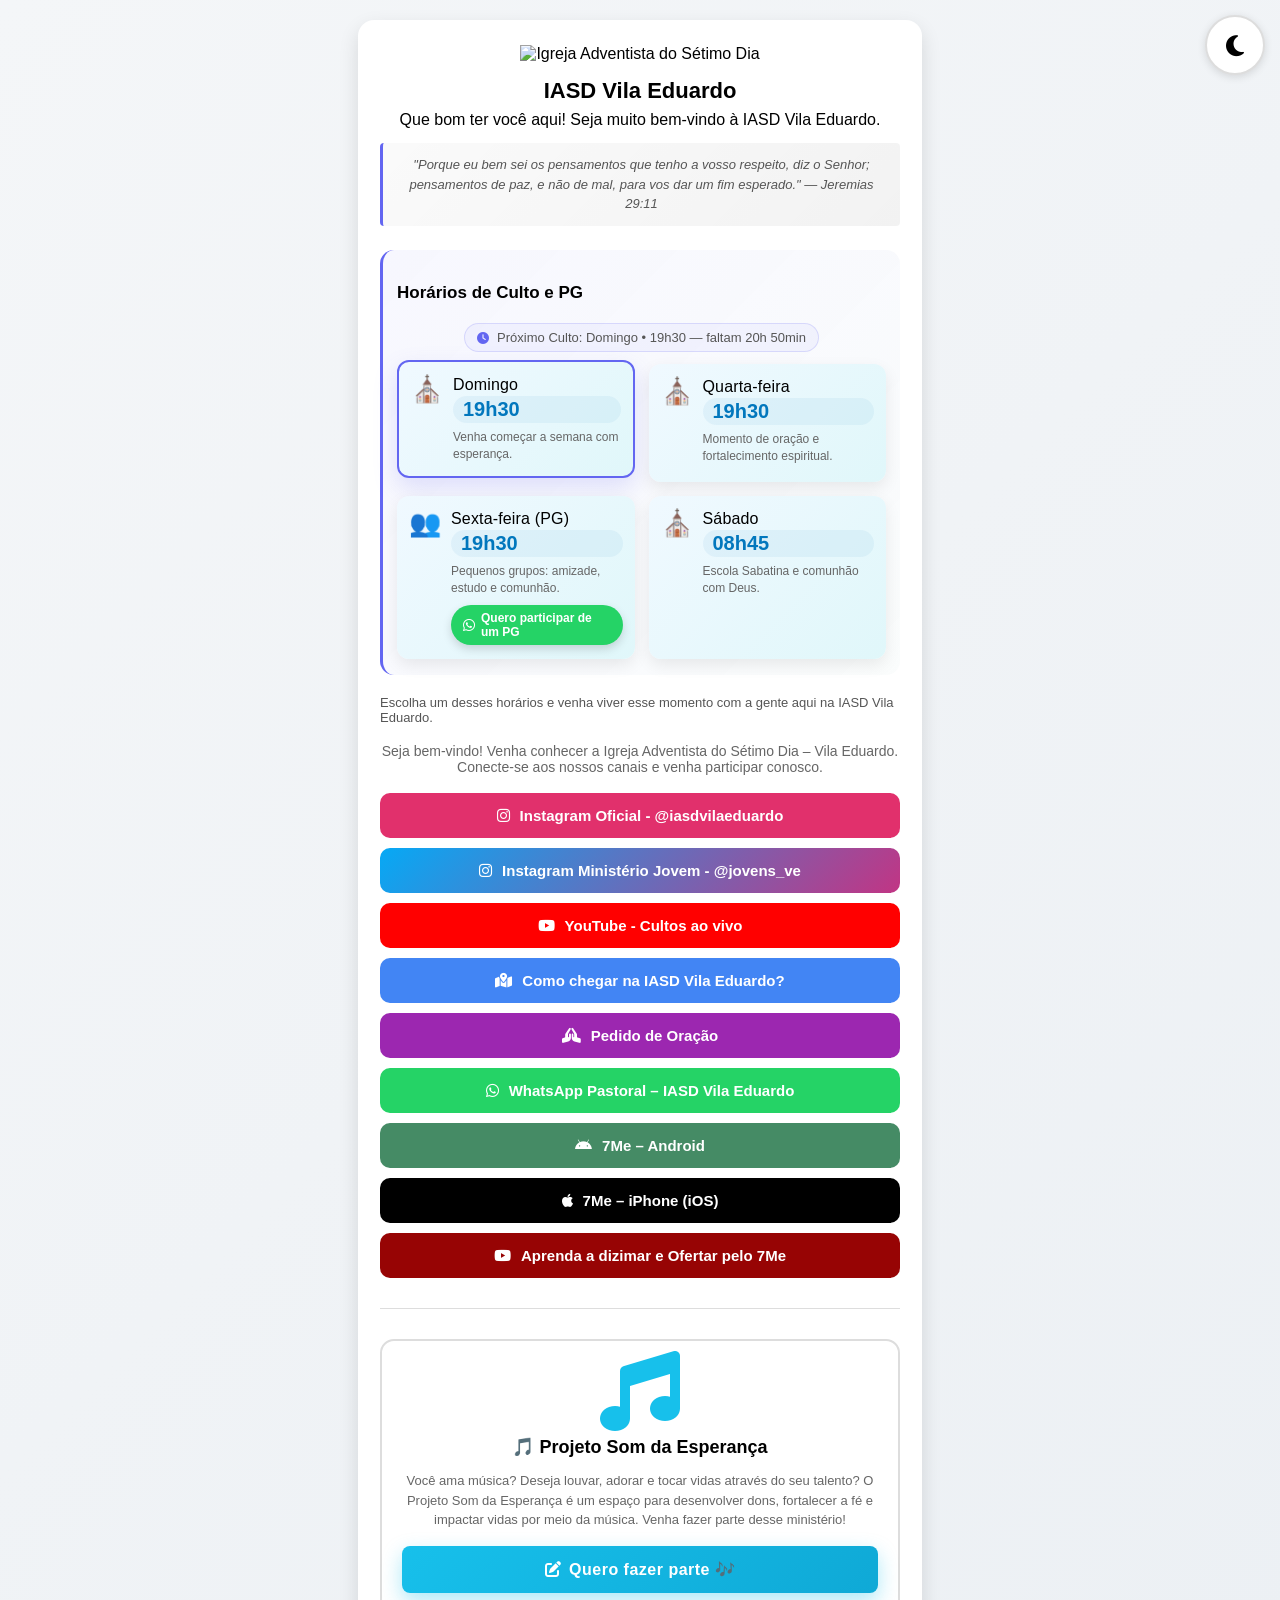
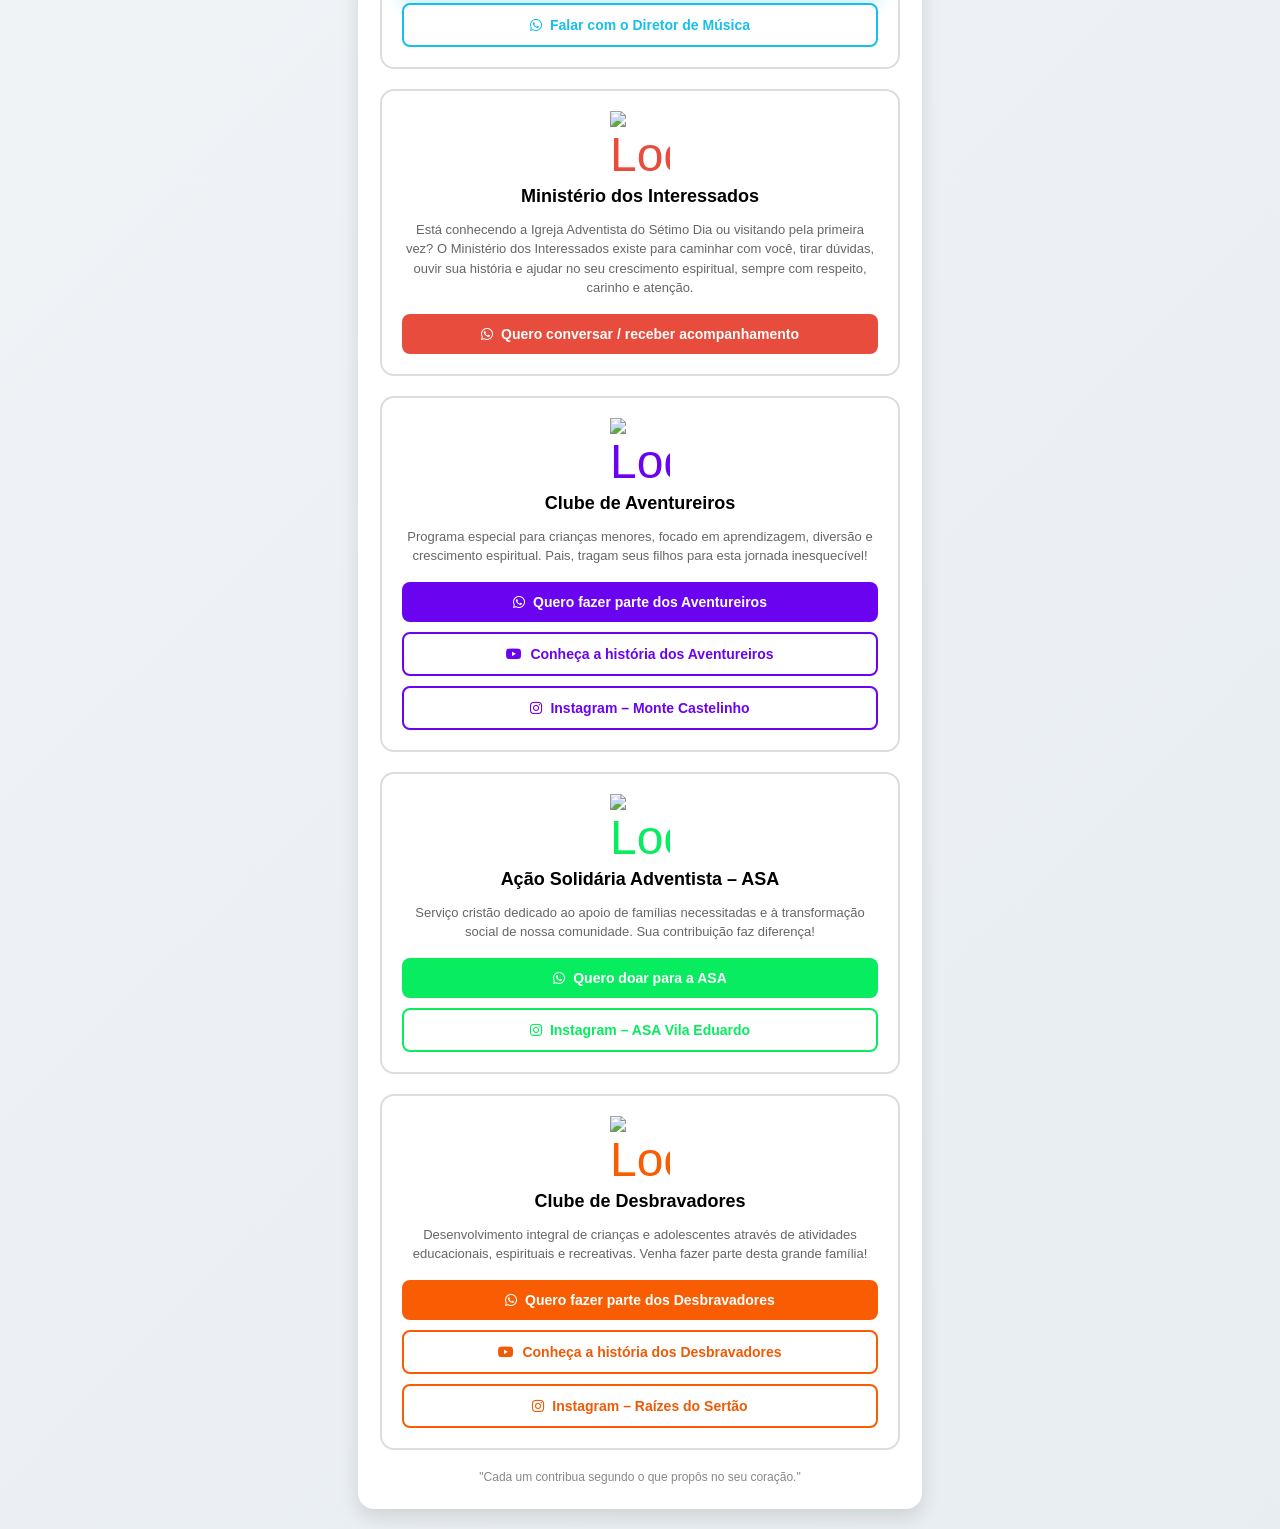
==== index.html @ 3879f623 "atualiza tudo" ====
﻿<!DOCTYPE html>
<html lang="pt-BR">
<head>
    <meta charset="UTF-8">
    <meta name="viewport" content="width=device-width, initial-scale=1.0">
    <meta name="description" content="Site oficial da Igreja Adventista do Sétimo Dia - Vila Eduardo. Conheça nossos horários de culto, Pequenos Grupos, ministérios e formas de contato.">
    <meta property="og:title" content="IASD Vila Eduardo - Igreja Adventista do Sétimo Dia">
    <meta property="og:description" content="Seja bem-vindo à IASD Vila Eduardo. Participe dos cultos, PGs e ministérios e conecte-se conosco.">
    <meta property="og:image" content="https://raw.githubusercontent.com/britogabriel12/iasd/refs/heads/main/Igreja_Adventista_Dia.svg.png">
    <meta property="og:type" content="website">
    <title>IASD Vila Eduardo</title>

    <!-- Ícones -->
    <link rel="stylesheet" href="https://cdnjs.cloudflare.com/ajax/libs/font-awesome/6.5.0/css/all.min.css">

    <style>
        :root {
            --bg-gradient-1: #f4f6f8;
            --bg-gradient-2: #e8edf2;
            --container-bg: #ffffff;
            --text-primary: #000000;
            --text-secondary: #555;
            --text-tertiary: #666;
            --text-footer: #888;
            --shadow: rgba(0, 0, 0, 0.12);
            --button-bg: #ffffff;
            --button-border: #ddd;
        }

        html.dark-theme {
            --bg-gradient-1: #0f0f0f;
            --bg-gradient-2: #1a1a1a;
            --container-bg: #1e1e1e;
            --text-primary: #ffffff;
            --text-secondary: #e0e0e0;
            --text-tertiary: #b0b0b0;
            --text-footer: #888888;
            --shadow: rgba(0, 0, 0, 0.4);
            --button-bg: #2a2a2a;
            --button-border: #444;
        }

        /* ========== MODO SÁBADO ADVENTISTA ==========*/
        html.sabbath-mode {
            --bg-gradient-1: #f5f3f0;
            --bg-gradient-2: #ede8e2;
            --container-bg: #faf8f5;
            --text-primary: #3d3d3d;
            --text-secondary: #6b6b6b;
            --text-tertiary: #7a7a7a;
            --text-footer: #999;
            --shadow: rgba(0, 0, 0, 0.08);
            --button-bg: #faf8f5;
            --button-border: #e5ddd3;
        }

        html.sabbath-mode.dark-theme {
            --bg-gradient-1: #1a1814;
            --bg-gradient-2: #221f1a;
            --container-bg: #2a2620;
            --text-primary: #e8e5e0;
            --text-secondary: #d0ccc5;
            --text-tertiary: #c0bbb3;
            --text-footer: #a0a09a;
            --shadow: rgba(0, 0, 0, 0.3);
            --button-bg: #2a2620;
            --button-border: #4a4438;
        }

        * {
            transition: background-color 0.3s ease, color 0.3s ease, border-color 0.3s ease;
        }

        body {
            font-family: 'Segoe UI', Arial, sans-serif;
            background: linear-gradient(135deg, var(--bg-gradient-1), var(--bg-gradient-2));
            margin: 0;
            padding: 20px;
            display: flex;
            justify-content: center;
            align-items: center;
            min-height: 100vh;
            color: var(--text-primary);
        }

        .theme-toggle {
            position: fixed;
            top: 15px;
            right: 15px;
            background: var(--button-bg);
            border: 2px solid var(--button-border);
            border-radius: 50%;
            width: 60px;
            height: 60px;
            cursor: pointer;
            display: flex;
            flex-direction: column;
            align-items: center;
            justify-content: center;
            font-size: 24px;
            color: var(--text-primary);
            box-shadow: 0 2px 8px var(--shadow);
            z-index: 1000;
            padding-top: 2px;
            transition: all 0.3s cubic-bezier(0.34, 1.56, 0.64, 1);
        }

        .theme-toggle:hover {
            transform: scale(1.15);
            box-shadow: 0 6px 16px rgba(99, 102, 241, 0.3);
        }

        .theme-toggle:active {
            transform: scale(0.92);
        }

        .theme-toggle:focus {
            outline: 2px solid #6366f1;
            outline-offset: 2px;
        }

        .theme-toggle-label {
            display: none;
            font-size: 10px;
            color: var(--text-primary);
            margin-top: 4px;
            font-weight: 600;
            white-space: nowrap;
            position: absolute;
            top: 82px;
            right: 0;
            background: var(--button-bg);
            padding: 4px 8px;
            border-radius: 6px;
            border: 1px solid var(--button-border);
            box-shadow: 0 2px 6px var(--shadow);
        }

        .theme-toggle:hover .theme-toggle-label {
            display: block;
        }

        .container {
            background: var(--container-bg);
            width: 92%;
            max-width: 520px;
            padding: 25px 22px;
            border-radius: 16px;
            box-shadow: 0 8px 20px var(--shadow);
            text-align: center;
            animation: slideUp 0.8s ease-out;
        }

        .logo {
            width: 290px;
            margin-bottom: 10px;
        }

        h1 {
            font-size: 22px;
            margin: 5px 0;
            color: var(--text-primary);
        }

        h2 {
            font-size: 15px;
            font-weight: normal;
            color: var(--text-secondary);
            margin-bottom: 20px;
        }

        .welcome-message {
            font-size: 16px;
            color: var(--text-primary);
            font-weight: 500;
            margin-bottom: 12px;
            line-height: 1.4;
        }

        .bible-verse {
            font-size: 13px;
            color: var(--text-secondary);
            font-style: italic;
            margin-bottom: 20px;
            padding: 12px 15px;
            background: linear-gradient(135deg, rgba(0,0,0,0.02), rgba(0,0,0,0.05));
            border-left: 3px solid #6366f1;
            border-radius: 4px;
            line-height: 1.5;
        }

        html.dark-theme .bible-verse {
            background: linear-gradient(135deg, rgba(255,255,255,0.05), rgba(255,255,255,0.08));
        }

        /* ========== ANIMAÇÕES E TRANSIÇÕES ==========*/
        /* Respeitar preferência de movimento reduzido */
        @media (prefers-reduced-motion: reduce) {
            *,
            *::before,
            *::after {
                animation-duration: 0.01ms !important;
                animation-iteration-count: 1 !important;
                transition-duration: 0.01ms !important;
            }
        }

        /* Keyframes de animações */
        @keyframes fadeIn {
            from {
                opacity: 0;
            }
            to {
                opacity: 1;
            }
        }

        @keyframes slideUp {
            from {
                opacity: 0;
                transform: translateY(30px);
            }
            to {
                opacity: 1;
                transform: translateY(0);
            }
        }

        @keyframes zoomIn {
            from {
                opacity: 0;
                transform: scale(0.95);
            }
            to {
                opacity: 1;
                transform: scale(1);
            }
        }

        @keyframes pulse {
            0%, 100% {
                box-shadow: 0 0 0 0 rgba(99, 102, 241, 0.4);
            }
            50% {
                box-shadow: 0 0 0 8px rgba(99, 102, 241, 0);
            }
        }

        @keyframes breathe {
            0%, 100% {
                opacity: 1;
            }
            50% {
                opacity: 0.8;
            }
        }

        @keyframes breatheSlow {
            0%, 100% {
                opacity: 1;
            }
            50% {
                opacity: 0.85;
            }
        }

        @keyframes spinIcon {
            from {
                transform: rotate(0deg) scale(1);
            }
            to {
                transform: rotate(360deg) scale(1);
            }
        }

        @keyframes pulseIcon {
            0%, 100% {
                transform: scale(1);
            }
            50% {
                transform: scale(1.15);
            }
        }

        @keyframes bounceIcon {
            0%, 100% {
                transform: translateY(0);
            }
            50% {
                transform: translateY(-10px);
            }
        }

        @keyframes glowIcon {
            0%, 100% {
                text-shadow: none;
            }
            50% {
                text-shadow: 0 0 15px rgba(248, 93, 4, 0.6);
            }
        }

        @keyframes glowIconPurple {
            0%, 100% {
                text-shadow: none;
            }
            50% {
                text-shadow: 0 0 15px rgba(106, 4, 240, 0.6);
            }
        }

        @keyframes glowIconGreen {
            0%, 100% {
                text-shadow: none;
            }
            50% {
                text-shadow: 0 0 15px rgba(8, 236, 95, 0.6);
            }
        }

        /* Classes de animação para elementos */
        .fade-in {
            animation: fadeIn 0.6s ease-out forwards;
        }

        .slide-up {
            animation: slideUp 0.7s ease-out forwards;
        }

        .zoom-in {
            animation: zoomIn 0.6s ease-out forwards;
        }

        /* Delay para animação em cascata */
        .delay-1 { animation-delay: 0.1s; }
        .delay-2 { animation-delay: 0.2s; }
        .delay-3 { animation-delay: 0.3s; }
        .delay-4 { animation-delay: 0.4s; }

        /* Logo com animação de entrada */
        .logo {
            animation: zoomIn 0.8s ease-out;
        }

        /* Efeito ripple para botões */
        .ripple {
            position: absolute;
            border-radius: 50%;
            background: rgba(255, 255, 255, 0.5);
            transform: scale(0);
            animation: rippleEffect 0.6s ease-out;
            pointer-events: none;
        }

        @keyframes rippleEffect {
            to {
                transform: scale(4);
                opacity: 0;
            }
        }

        /* ========== ESTILOS ESPECÍFICOS DO MODO SÁBADO ==========*/
        html.sabbath-mode .welcome-message {
            animation: fadeIn 2s ease-in-out forwards, breatheSlow 4s ease-in-out 2s infinite;
        }

        html.sabbath-mode .bible-verse {
            animation: slideUp 1.2s ease-out;
            opacity: 1 !important;
        }

        html.sabbath-mode a.link {
            transition: all 0.5s ease-in-out;
        }

        html.sabbath-mode a.link:hover {
            transform: translateY(-2px) scale(1.01);
            box-shadow: 0 4px 12px rgba(0, 0, 0, 0.12);
        }

        html.sabbath-mode a.btn-primary,
        html.sabbath-mode a.btn-secondary {
            transition: all 0.5s ease-in-out;
        }

        html.sabbath-mode a.btn-primary:hover,
        html.sabbath-mode a.btn-secondary:hover {
            transform: translateY(-1px);
            box-shadow: 0 4px 12px rgba(0, 0, 0, 0.12);
        }

        html.sabbath-mode .department-block {
            transition: all 0.6s ease-in-out;
        }

        html.sabbath-mode .department-block:hover {
            transform: translateY(-3px);
            box-shadow: 0 8px 20px rgba(0, 0, 0, 0.1);
        }

        p {
            font-size: 14px;
            color: var(--text-tertiary);
            margin-bottom: 18px;
        }

        a.link {
            display: flex;
            align-items: center;
            justify-content: center;
            gap: 10px;
            text-decoration: none;
            color: #fff;
            padding: 14px;
            margin: 10px 0;
            border-radius: 10px;
            font-size: 15px;
            font-weight: 600;
            transition: all 0.3s cubic-bezier(0.34, 1.56, 0.64, 1);
            position: relative;
            overflow: hidden;
        }

        a.link::before {
            content: '';
            position: absolute;
            top: 50%;
            left: 50%;
            width: 0;
            height: 0;
            border-radius: 50%;
            background: rgba(255, 255, 255, 0.3);
            transform: translate(-50%, -50%);
            transition: width 0.6s, height 0.6s;
        }

        a.link:hover {
            transform: translateY(-3px) scale(1.02);
            box-shadow: 0 8px 20px rgba(0, 0, 0, 0.2);
        }

        a.link:active {
            transform: translateY(-1px) scale(0.98);
        }

        a.link:focus {
            outline: 2px solid #6366f1;
            outline-offset: 2px;
        }

        a.link:active::before {
            width: 300px;
            height: 300px;
        }

        .instagram { background: #E1306C; }
        .instagram-jovens { background: linear-gradient(135deg, #06a9f5, #C13584); }
        .whatsapp  { background: #25D366; }
        .android   { background: #458b65; }
        .ios       { background: #000000; }
        .youtube   { background: #970404; }
        .youtube-official { background: #FF0000; }
        .location  { background: #4285F4; }
        .prayer    { background: #9C27B0; }

        /* Blocos de Departamentos */
        .department-block {
            background: linear-gradient(135deg, var(--button-bg), var(--container-bg));
            border: 2px solid var(--button-border);
            border-radius: 14px;
            padding: 20px;
            margin: 20px 0;
            text-align: center;
            animation: slideUp 0.7s ease-out forwards;
            opacity: 0;
            transition: all 0.3s ease;
        }

        .department-block:hover {
            transform: translateY(-5px);
            box-shadow: 0 12px 28px rgba(0, 0, 0, 0.15);
            border-color: rgba(99, 102, 241, 0.3);
        }

        .department-icon {
            font-size: 48px;
            margin-bottom: 15px;
            display: block;
            height: 60px;
            display: flex;
            align-items: center;
            justify-content: center;
            cursor: pointer;
            transition: all 0.3s ease;
        }

        .department-icon img {
            max-width: 60px;
            max-height: 60px;
            width: auto;
            height: auto;
        }

        .desbravadores-icon { 
            color: #f85d04;
        }

        .desbravadores-icon:hover {
            animation: spinIcon 0.8s ease-in-out;
            filter: brightness(1.2);
        }

        .desbravadores-icon:hover i {
            animation: glowIcon 1s ease-in-out;
        }

        .desbravadores-icon:hover img {
            animation: spinIcon 0.8s ease-in-out;
        }

        .aventureiros-icon { 
            color: #6a04f0;
        }

        .aventureiros-icon:hover {
            animation: pulseIcon 0.6s ease-in-out;
            filter: brightness(1.2);
        }

        .aventureiros-icon:hover i {
            animation: glowIconPurple 1s ease-in-out;
        }

        .asa-icon { 
            color: #08ec5f;
        }

        .asa-icon:hover {
            animation: bounceIcon 0.6s ease-in-out;
            filter: brightness(1.2);
        }

        .asa-icon:hover i {
            animation: glowIconGreen 1s ease-in-out;
        }

        .musica-icon { 
            color: #17c0eb;
            font-size: 80px !important;
        }

        .musica-icon:hover {
            animation: bounceIcon 0.6s ease-in-out;
            filter: brightness(1.2);
        }

        .musica-icon:hover i {
            animation: glowIconMusic 1s ease-in-out;
        }

        @keyframes glowIconMusic {
            0%, 100% {
                text-shadow: none;
            }
            50% {
                text-shadow: 0 0 15px rgba(23, 192, 235, 0.6);
            }
        }

        .interessados-icon {
            color: #e74c3c;
        }

        .interessados-icon:hover {
            animation: pulseIcon 0.6s ease-in-out;
            filter: brightness(1.2);
        }

        .interessados-icon:hover i {
            animation: glowIconInteressados 1s ease-in-out;
        }

        @keyframes glowIconInteressados {
            0%, 100% {
                text-shadow: none;
            }
            50% {
                text-shadow: 0 0 15px rgba(231, 76, 60, 0.6);
            }
        }

        .department-block h3 {
            font-size: 18px;
            margin: 10px 0 12px 0;
            color: var(--text-primary);
            font-weight: 600;
        }

        .department-block p {
            font-size: 13px;
            color: var(--text-tertiary);
            margin-bottom: 16px;
            line-height: 1.5;
        }

        .button-group {
            display: flex;
            flex-direction: column;
            gap: 10px;
        }

        a.btn-primary, a.btn-secondary {
            text-decoration: none;
            padding: 12px 16px;
            border-radius: 8px;
            font-size: 14px;
            font-weight: 600;
            display: flex;
            align-items: center;
            justify-content: center;
            gap: 8px;
            transition: all 0.3s cubic-bezier(0.34, 1.56, 0.64, 1);
            color: #fff;
            position: relative;
            overflow: hidden;
        }

        a.btn-primary::before, a.btn-secondary::before {
            content: '';
            position: absolute;
            top: 50%;
            left: 50%;
            width: 0;
            height: 0;
            border-radius: 50%;
            background: rgba(255, 255, 255, 0.25);
            transform: translate(-50%, -50%);
            transition: width 0.5s, height 0.5s;
        }

        a.btn-primary:hover, a.btn-secondary:hover {
            transform: translateY(-2px);
            box-shadow: 0 6px 16px rgba(0, 0, 0, 0.15);
        }

        a.btn-primary:focus, a.btn-secondary:focus {
            outline: 2px solid currentColor;
            outline-offset: 2px;
        }

        a.btn-primary:active, a.btn-secondary:active {
            transform: translateY(0);
        }

        a.btn-primary:active::before, a.btn-secondary:active::before {
            width: 250px;
            height: 250px;
        }

        a.btn-primary:hover, a.btn-secondary:hover {
            transform: scale(1.02);
            opacity: 0.95;
        }

        a.btn-primary {
            background: #f85d04;
        }

        a.btn-primary.aventureiros {
            background: #6a04f0;
        }

        a.btn-primary.asa {
            background: #08ec5f;
        }

        a.btn-primary.interessados {
            background: #e74c3c;
        }

        a.btn-secondary.interessados {
            border-color: #e74c3c;
            color: #e74c3c;
        }

        a.btn-secondary {
            background: var(--button-bg);
            border: 2px solid #f85d04;
            color: #ee5a05;
        }

        a.btn-secondary.aventureiros {
            border-color: #6a04f0;
            color: #6a04f0;
        }

        a.btn-secondary.asa {
            border-color: #08ec5f;
            color: #08ec5f;
        }

        a.btn-primary.musica {
            background: #17c0eb;
        }

        a.btn-secondary.musica {
            border-color: #17c0eb;
            color: #17c0eb;
        }

        /* Destaque especial para o botão principal do Projeto Som da Esperança */
        .music-project-cta {
            background: linear-gradient(135deg, #17c0eb, #0fa9d6) !important;
            font-size: 16px !important;
            padding: 14px 20px !important;
            font-weight: 700 !important;
            letter-spacing: 0.5px;
            box-shadow: 0 8px 20px rgba(23, 192, 235, 0.35) !important;
            position: relative;
        }

        .music-project-cta:hover {
            box-shadow: 0 12px 28px rgba(23, 192, 235, 0.5) !important;
            transform: translateY(-3px) scale(1.03) !important;
        }

        .music-project-cta::after {
            content: '';
            position: absolute;
            top: -2px;
            left: -2px;
            right: -2px;
            bottom: -2px;
            background: linear-gradient(135deg, rgba(23, 192, 235, 0.3), rgba(15, 169, 214, 0.2));
            border-radius: 8px;
            z-index: -1;
            opacity: 0;
            transition: opacity 0.3s ease;
        }

        .music-project-cta:hover::after {
            opacity: 1;
        }

        @media (max-width: 480px) {
            .department-block {
                padding: 18px;
                margin: 16px 0;
            }

            .department-icon {
                font-size: 40px;
                height: 50px;
            }

            .department-block h3 {
                font-size: 16px;
            }

            .department-block p {
                font-size: 12px;
            }
        }

        /* Seção de horários de culto e PG */
        .schedule-section {
            margin: 24px 0 20px;
            padding: 16px 14px;
            border-radius: 14px;
            border-left: 3px solid #6366f1;
            background: linear-gradient(135deg, rgba(99, 102, 241, 0.05), rgba(15, 118, 110, 0.02));
        }

        .schedule-title {
            font-size: 17px;
            font-weight: 700;
            color: var(--text-primary);
            margin-bottom: 16px;
            text-align: left;
        }

        .schedule-grid {
            display: grid;
            grid-template-columns: repeat(auto-fit, minmax(190px, 1fr));
            gap: 14px;
        }

        .schedule-countdown {
            font-size: 13px;
            color: var(--text-secondary);
            margin: 4px 0 12px;
            text-align: left;
            display: inline-flex;
            align-items: center;
            gap: 8px;
            padding: 6px 12px;
            border-radius: 999px;
            background: rgba(99, 102, 241, 0.05);
            border: 1px solid rgba(99, 102, 241, 0.18);
            cursor: pointer;
        }

        .schedule-countdown::before {
            content: '\f017';
            font-family: "Font Awesome 6 Free";
            font-weight: 900;
            font-size: 12px;
            color: #6366f1;
        }

        .schedule-countdown:hover {
            background: rgba(99, 102, 241, 0.09);
            border-color: rgba(99, 102, 241, 0.32);
            transform: translateY(-1px);
            box-shadow: 0 4px 10px rgba(0, 0, 0, 0.08);
        }

        .schedule-card {
            background: linear-gradient(135deg, #f0f9ff 0%, #e0f7fa 100%);
            border-radius: 12px;
            padding: 14px 12px;
            box-shadow: 0 6px 16px rgba(0, 0, 0, 0.08);
            display: flex;
            align-items: flex-start;
            gap: 10px;
            transition: transform 0.2s ease, box-shadow 0.2s ease;
            cursor: pointer;
            position: relative;
            overflow: hidden;
            animation: slideUp 0.7s ease-out;
        }

        .schedule-card:hover,
        .schedule-card:focus-within {
            transform: translateY(-3px);
            box-shadow: 0 10px 22px rgba(0, 0, 0, 0.12);
        }

        .schedule-card.is-next-event {
            border: 2px solid #6366f1;
            box-shadow: 0 10px 24px rgba(99, 102, 241, 0.18);
            transform: translateY(-4px);
        }

        .schedule-card:focus-visible {
            outline: 2px solid #6366f1;
            outline-offset: 3px;
        }

        /* Dica visual apenas para o PG */
        .schedule-card[data-day="Sexta-feira (PG)"]::after {
            content: 'Clique para saber mais sobre os Pequenos Grupos';
            position: absolute;
            right: 10px;
            bottom: 8px;
            font-size: 10px;
            color: var(--text-secondary);
            opacity: 0;
            transform: translateY(4px);
            transition: opacity 0.2s ease, transform 0.2s ease;
            pointer-events: none;
        }

        .schedule-card[data-day="Sexta-feira (PG)"]:hover::after,
        .schedule-card[data-day="Sexta-feira (PG)"]:focus-visible::after {
            opacity: 1;
            transform: translateY(0);
        }

        .schedule-icon span {
            font-size: 26px;
            line-height: 1;
        }

        .schedule-info {
            text-align: left;
        }

        .schedule-day {
            font-size: 16px;
            font-weight: 500;
            margin: 0 0 2px;
            color: var(--text-primary);
            letter-spacing: 0.01em;
        }

        .schedule-time {
            font-size: 20px;
            font-weight: 600;
            margin: 0 0 6px;
            color: #0277bd;
            padding: 2px 10px;
            border-radius: 999px;
            background: rgba(2, 119, 189, 0.06);
        }

        .schedule-text {
            font-size: 12px;
            margin: 0;
            color: var(--text-tertiary);
            line-height: 1.4;
        }

        .schedule-invite {
            font-size: 13px;
            color: var(--text-secondary);
            margin: 6px 0 18px;
            text-align: left;
        }

        .schedule-pg-button {
            margin-top: 8px;
            display: inline-flex;
            align-items: center;
            gap: 6px;
            font-size: 12px;
            padding: 6px 12px;
            border-radius: 999px;
            background: #25D366;
            color: #ffffff;
            text-decoration: none;
            font-weight: 600;
            box-shadow: 0 4px 10px rgba(0, 0, 0, 0.15);
            transition: all 0.25s ease;
        }

        .schedule-pg-button i {
            font-size: 14px;
        }

        .schedule-pg-button:hover {
            transform: translateY(-1px) scale(1.02);
            box-shadow: 0 6px 14px rgba(0, 0, 0, 0.2);
            text-decoration: none;
        }

        .schedule-pg-button:active {
            transform: translateY(0) scale(0.98);
            box-shadow: 0 3px 8px rgba(0, 0, 0, 0.15);
        }

        .pg-info-message {
            display: none;
            font-size: 12px;
            color: var(--text-secondary);
            margin: 6px 0 14px;
            text-align: left;
            padding: 8px 10px;
            border-radius: 8px;
            background: rgba(231, 76, 60, 0.04);
            border-left: 2px solid #e74c3c;
        }

        html.dark-theme .schedule-card {
            background: linear-gradient(135deg, #102a43 0%, #0b1924 100%);
            box-shadow: 0 6px 16px rgba(0, 0, 0, 0.35);
        }

        html.dark-theme .schedule-time {
            color: #4fc3f7;
        }

        html.sabbath-mode .schedule-card {
            background: linear-gradient(135deg, #f5ede5 0%, #faf6f0 100%);
            animation: slideUp 0.7s ease-out, breatheSlow 6s ease-in-out infinite;
        }

        html.sabbath-mode .schedule-time {
            color: #c97a52;
        }

        .map-container {
            margin: 25px 0;
            border-radius: 12px;
            overflow: hidden;
            box-shadow: 0 4px 12px var(--shadow);
            display: none;
        }

        .map-container iframe {
            width: 100%;
            height: 320px;
            border: none;
            display: none;
        }

        .map-label {
            display: none;
        }

        footer {
            margin-top: 20px;
            font-size: 12px;
            color: var(--text-footer);
        }

        @media (max-width: 480px) {
            .theme-toggle {
                width: 52px;
                height: 52px;
                font-size: 20px;
                top: 12px;
                right: 12px;
            }

            .theme-toggle-label {
                font-size: 9px;
                top: 68px;
            }

            .container {
                padding: 20px 18px;
                margin-bottom: 10px;
                max-width: 100%;
            }

            h1 {
                font-size: 20px;
            }

            h2 {
                font-size: 14px;
            }

            .welcome-message {
                font-size: 15px;
            }

            .bible-verse {
                font-size: 12px;
            }

            .department-block {
                padding: 18px;
                margin: 16px 0;
            }

            .department-icon {
                font-size: 40px;
                height: 50px;
            }

            .department-block h3 {
                font-size: 16px;
            }

            .department-block p {
                font-size: 12px;
            }
        }
    </style>
</head>
<body>
    <!-- Botão para alternar tema -->
    <button class="theme-toggle" id="themeToggle" title="Alternar tema" aria-label="Alternar tema claro/escuro">
        <i class="fas fa-moon"></i>
        <span class="theme-toggle-label" id="themeLabelToggle">Modo escuro</span>
    </button>

    <main class="container" role="main">

        <!-- LOGO IASD -->
        <img class="logo" 
             src="https://raw.githubusercontent.com/britogabriel12/iasd/refs/heads/main/Igreja_Adventista_Dia.svg.png" 
             alt="Igreja Adventista do Sétimo Dia">

        <h1>IASD Vila Eduardo</h1>
        

        <!-- MENSAGEM DINÂMICA DE BOAS-VINDAS -->
        <div class="welcome-message" id="welcomeMessage">
            Bem-vindo!
        </div>

        <!-- VERSO BÍBLICO ROTATIVO -->
        <div class="bible-verse" id="bibleVerse">
            "Porque Deus amou o mundo de tal maneira que deu o seu Filho unigênito, para que todo aquele que nele crê não pereça, mas tenha a vida eterna." — João 3:16
        </div>

        <!-- HORÁRIOS DE CULTO E PG -->
        <section class="schedule-section" aria-labelledby="scheduleTitle">
            <h3 id="scheduleTitle" class="schedule-title">Horários de Culto e PG</h3>
            <p id="nextEventCountdown" class="schedule-countdown">Carregando próximo encontro...</p>
            <div class="schedule-grid">
                <div class="schedule-card" data-day="Domingo" tabindex="0" role="button" aria-label="Horário do culto de Domingo às 19h30">
                    <div class="schedule-icon" aria-hidden="true"><span>⛪</span></div>
                    <div class="schedule-info">
                        <p class="schedule-day">Domingo</p>
                        <p class="schedule-time">19h30</p>
                        <p class="schedule-text">Venha começar a semana com esperança.</p>
                    </div>
                </div>

                <div class="schedule-card" data-day="Quarta-feira" tabindex="0" role="button" aria-label="Horário do culto de Quarta-feira às 19h30">
                    <div class="schedule-icon" aria-hidden="true"><span>⛪</span></div>
                    <div class="schedule-info">
                        <p class="schedule-day">Quarta-feira</p>
                        <p class="schedule-time">19h30</p>
                        <p class="schedule-text">Momento de oração e fortalecimento espiritual.</p>
                    </div>
                </div>

                <div class="schedule-card" data-day="Sexta-feira (PG)" tabindex="0" role="button" aria-label="Horário do Pequeno Grupo na sexta-feira às 19h30">
                    <div class="schedule-icon" aria-hidden="true"><span>👥</span></div>
                    <div class="schedule-info">
                        <p class="schedule-day">Sexta-feira (PG)</p>
                        <p class="schedule-time">19h30</p>
                        <p class="schedule-text">Pequenos grupos: amizade, estudo e comunhão.</p>
                        <a class="schedule-pg-button" href="https://wa.me/5511952940341" target="_blank" rel="noopener noreferrer" aria-label="Quero participar de um Pequeno Grupo pelo WhatsApp">
                            <i class="fab fa-whatsapp"></i>
                            Quero participar de um PG
                        </a>
                    </div>
                </div>

                <div class="schedule-card" data-day="Sábado" tabindex="0" role="button" aria-label="Horário do culto de Sábado às 08h45">
                    <div class="schedule-icon" aria-hidden="true"><span>⛪</span></div>
                    <div class="schedule-info">
                        <p class="schedule-day">Sábado</p>
                        <p class="schedule-time">08h45</p>
                        <p class="schedule-text">Escola Sabatina e comunhão com Deus.</p>
                    </div>
                </div>
            </div>
        </section>

        <p id="pgInfoMessage" class="pg-info-message" aria-live="polite"></p>

        <p class="schedule-invite">
            Escolha um desses horários e venha viver esse momento com a gente aqui na IASD Vila Eduardo.
        </p>

        <p>
             Seja bem-vindo! Venha conhecer a Igreja Adventista do Sétimo Dia – Vila Eduardo.
Conecte-se aos nossos canais e venha participar conosco.
        </p>

        <!-- INSTAGRAM INSTITUCIONAL -->
        <a class="link instagram" href="https://www.instagram.com/iasdvilaeduardo" target="_blank" rel="noopener noreferrer">
            <i class="fab fa-instagram"></i> Instagram Oficial - @iasdvilaeduardo
        </a>

        <!-- INSTAGRAM JOVENS -->
        <a class="link instagram-jovens" href="https://www.instagram.com/jovens_ve" target="_blank" rel="noopener noreferrer">
            <i class="fab fa-instagram"></i> Instagram Ministério Jovem - @jovens_ve
        </a>

        <!-- YOUTUBE -->
        <a class="link youtube-official" href="https://www.youtube.com/@iasdvilaeduardo" target="_blank" rel="noopener noreferrer">
            <i class="fab fa-youtube"></i> YouTube - Cultos ao vivo
        </a>

        <!-- LOCALIZAÇÃO - COMO CHEGAR -->
        <a class="link location" href="https://maps.app.goo.gl/DUvuHEB5QrCCy7pg6" target="_blank" rel="noopener noreferrer">
            <i class="fas fa-map-location-dot"></i> Como chegar na IASD Vila Eduardo?
        </a>

        <!-- PEDIDO DE ORAÇÃO -->
        <a class="link prayer" href="https://docs.google.com/forms/d/e/1FAIpQLSfxJ1zERYx-LDJ_Z7F_1FSOq9HuhE4L1eIFQt_JY7SWm8-zTA/viewform?usp=publish-editor" target="_blank" rel="noopener noreferrer">
            <i class="fas fa-hands-praying"></i> Pedido de Oração
        </a>

        <!-- WHATSAPP PASTORAL -->
        <a class="link whatsapp" href="https://wa.me/558197013938" target="_blank" rel="noopener noreferrer">
            <i class="fab fa-whatsapp"></i> WhatsApp Pastoral – IASD Vila Eduardo
        </a>

        <!-- 7ME ANDROID -->
        <a class="link android" href="https://play.google.com/store/apps/details?id=com.iatec.acms.me&pcampaignid=web_share" target="_blank" rel="noopener noreferrer">
            <i class="fab fa-android"></i> 7Me – Android
        </a>

        <!-- 7ME IOS -->
        <a class="link ios" href="https://apps.apple.com/br/app/7me/id1344775660" target="_blank" rel="noopener noreferrer">
            <i class="fab fa-apple"></i> 7Me – iPhone (iOS)
        </a>

        <!-- APRENDA A DIZIMAR E OFERTAR -->
        <a class="link youtube" href="https://www.youtube.com/watch?v=TAvHXXeeRrU" target="_blank" rel="noopener noreferrer">
            <i class="fab fa-youtube"></i> Aprenda a dizimar e Ofertar pelo 7Me
        </a>

        <!-- SEÇÃO DE DEPARTAMENTOS -->
        <hr style="margin: 30px 0; border: none; border-top: 1px solid var(--button-border);">

        <!-- PROJETO SOM DA ESPERANÇA - MINISTÉRIO DE MÚSICA -->
        <div class="department-block">
            <span class="department-icon musica-icon" aria-label="Ícone do ministério de música">
                <i class="fas fa-music"></i>
            </span>
            <h3>🎵 Projeto Som da Esperança</h3>
            <p>
                Você ama música? Deseja louvar, adorar e tocar vidas através do seu talento? 
                O Projeto Som da Esperança é um espaço para desenvolver dons, fortalecer a fé 
                e impactar vidas por meio da música. Venha fazer parte desse ministério!
            </p>
            <div class="button-group">
                <a class="btn-primary music-project-cta" href="https://docs.google.com/forms/d/e/1FAIpQLScjFRQxk7Um7dmExAbHUnxQKRTbGRZqGHrUypJ-QfggRBLfXg/viewform?usp=dialog" target="_blank" rel="noopener noreferrer" aria-label="Inscrever-se no Projeto Som da Esperança através do formulário">
                    <i class="fas fa-pen-to-square"></i> Quero fazer parte 🎶
                </a>
                <a class="btn-secondary musica" href="https://wa.me/5587988688678" target="_blank" rel="noopener noreferrer" aria-label="Falar com o Diretor de Música pelo WhatsApp">
                    <i class="fab fa-whatsapp"></i> Falar com o Diretor de Música
                </a>
            </div>
        </div>

        <!-- MINISTÉRIO DOS INTERESSADOS -->
        <div class="department-block">
            <span class="department-icon interessados-icon">
                <img src="https://github.com/iasdvilaeduardo/iasd/blob/main/logotipo-fiel-a-toda-prova.png?raw=true" alt="Logo Ministério dos Interessados" style="width: 60px; height: 60px; object-fit: contain;">
            </span>
            <h3>Ministério dos Interessados</h3>
            <p>
                Está conhecendo a Igreja Adventista do Sétimo Dia ou visitando pela primeira vez? 
                O Ministério dos Interessados existe para caminhar com você, tirar dúvidas, ouvir sua história 
                e ajudar no seu crescimento espiritual, sempre com respeito, carinho e atenção.
            </p>
            <div class="button-group">
                <a class="btn-primary interessados" href="https://wa.me/558791128283" target="_blank" rel="noopener noreferrer">
                    <i class="fab fa-whatsapp"></i> Quero conversar / receber acompanhamento
                </a>
            </div>
        </div>

        <!-- CLUBE DE AVENTUREIROS -->
        <div class="department-block">
            <span class="department-icon aventureiros-icon">
                <img src="https://github.com/britogabriel12/iasd/blob/main/Logo%20Aventureiros.png?raw=true" alt="Logo Aventureiros" style="width: 60px; height: 60px; object-fit: contain;">
            </span>
            <h3>Clube de Aventureiros</h3>
            <p>
                Programa especial para crianças menores, focado em aprendizagem, diversão e crescimento espiritual. 
                Pais, tragam seus filhos para esta jornada inesquecível!
            </p>
            <div class="button-group">
                <a class="btn-primary aventureiros" href="https://wa.me/5587988574513" target="_blank" rel="noopener noreferrer">
                    <i class="fab fa-whatsapp"></i> Quero fazer parte dos Aventureiros
                </a>
                <a class="btn-secondary aventureiros" href="https://www.youtube.com/watch?v=cGTOP7pCxCw&pp=ygUfY2x1YmUgZGUgYXZlbnR1cmVpcm9zIGhpc3TDs3JpYQ%3D%3D" target="_blank" rel="noopener noreferrer">
                    <i class="fab fa-youtube"></i> Conheça a história dos Aventureiros
                </a>
                <a class="btn-secondary aventureiros" href="https://www.instagram.com/clubemontecastelinho" target="_blank" rel="noopener noreferrer">
                    <i class="fab fa-instagram"></i> Instagram – Monte Castelinho
                </a>
            </div>
        </div>

        <!-- AÇÃO SOLIDÁRIA ADVENTISTA -->
        <div class="department-block">
            <span class="department-icon asa-icon">
                <img src="https://github.com/britogabriel12/iasd/blob/main/ADRA%20Horizontal%20Logo.png?raw=true" alt="Logo ADRA" style="width: 60px; height: 60px; object-fit: contain;">
            </span>
            <h3>Ação Solidária Adventista – ASA</h3>
            <p>
                Serviço cristão dedicado ao apoio de famílias necessitadas e à transformação social de nossa comunidade. 
                Sua contribuição faz diferença!
            </p>
            <div class="button-group">
                <a class="btn-primary asa" href="https://wa.me/5587988173638" target="_blank" rel="noopener noreferrer">
                    <i class="fab fa-whatsapp"></i> Quero doar para a ASA
                </a>
                <a class="btn-secondary asa" href="https://www.instagram.com/acaosolidaria.ve" target="_blank" rel="noopener noreferrer">
                    <i class="fab fa-instagram"></i> Instagram – ASA Vila Eduardo
                </a>
            </div>
        </div>

        <!-- CLUBE DE DESBRAVADORES -->
        <div class="department-block">
            <span class="department-icon desbravadores-icon">
                <img src="https://github.com/britogabriel12/iasd/blob/main/Logo%20Desbravadores.png?raw=true" alt="Logo Desbravadores" style="width: 60px; height: 60px; object-fit: contain;">
            </span>
            <h3>Clube de Desbravadores</h3>
            <p>
                Desenvolvimento integral de crianças e adolescentes através de atividades educacionais, 
                espirituais e recreativas. Venha fazer parte desta grande família!
            </p>
            <div class="button-group">
                <a class="btn-primary" href="https://wa.me/5587988779496" target="_blank" rel="noopener noreferrer">
                    <i class="fab fa-whatsapp"></i> Quero fazer parte dos Desbravadores
                </a>
                <a class="btn-secondary" href="https://www.youtube.com/watch?v=BMSVGjp_8Zs&pp=ygUbaGlzdMOzcmlhIGRvcyBkZXNicmF2YWRvcmVz" target="_blank" rel="noopener noreferrer">
                    <i class="fab fa-youtube"></i> Conheça a história dos Desbravadores
                </a>
                <a class="btn-secondary" href="https://www.instagram.com/cluberaizesdosertao" target="_blank" rel="noopener noreferrer">
                    <i class="fab fa-instagram"></i> Instagram – Raízes do Sertão
                </a>
            </div>
        </div>

        <footer>
            "Cada um contribua segundo o que propôs no seu coração."
        </footer>

    </main>

    <script>
        // Inicializar tema ao carregar a página
        function initTheme() {
            const savedTheme = localStorage.getItem('theme');
            const prefersDark = window.matchMedia('(prefers-color-scheme: dark)').matches;
            
            if (savedTheme === 'dark' || (!savedTheme && prefersDark)) {
                document.documentElement.classList.add('dark-theme');
            }
            
            updateThemeIcon();
        }

        // Atualizar ícone do tema
        function updateThemeIcon() {
            const icon = document.getElementById('themeToggle').querySelector('i');
            const label = document.getElementById('themeLabelToggle');
            const isDark = document.documentElement.classList.contains('dark-theme');
            
            if (isDark) {
                icon.classList.remove('fa-moon');
                icon.classList.add('fa-sun');
                label.textContent = 'Modo claro';
            } else {
                icon.classList.remove('fa-sun');
                icon.classList.add('fa-moon');
                label.textContent = 'Modo escuro';
            }
        }

        // Event listener para o botão
        document.getElementById('themeToggle').addEventListener('click', function() {
            const html = document.documentElement;
            const isDark = html.classList.toggle('dark-theme');
            localStorage.setItem('theme', isDark ? 'dark' : 'light');
            updateThemeIcon();
        });

        // Inicializar tema ao carregar
        initTheme();

        // ========== DETECÇÃO DO SÁBADO ADVENTISTA ==========
        function detectSabbath() {
            const now = new Date();
            const day = now.getDay(); // 0 = domingo, 5 = sexta, 6 = sábado
            const hour = now.getHours();
            
            // Sábado adventista: sexta-feira após 18h até sábado às 18h
            const isSabbath = (day === 5 && hour >= 18) || (day === 6 && hour < 18);
            
            return isSabbath;
        }

        // Aplicar modo sábado se necessário
        if (detectSabbath()) {
            document.documentElement.classList.add('sabbath-mode');
        }

        // ========== MENSAGEM DE BOAS-VINDAS ==========
        function updateWelcomeMessage() {
            const message = 'Que bom ter você aqui! Seja muito bem-vindo à IASD Vila Eduardo.';
            document.getElementById('welcomeMessage').textContent = message;
        }

        // ========== VERSO BÍBLICO ROTATIVO ==========
        function getRandomBibleVerse() {
            const sabbathVerses = [
                '"Lembra-te do dia de sábado, para o santificar." — Êxodo 20:8',
                '"Porque em seis dias fez o Senhor os céus e a terra, o mar e tudo o que neles há, e ao sétimo dia descansou." — Êxodo 20:11',
                '"Cheguemos, pois, com confiança ao trono da graça, para que possamos alcançar misericórdia." — Hebreus 4:16',
                '"Vinde a mim, todos os que estais cansados e oprimidos, e eu vos aliviarei." — Mateus 11:28',
                '"Se desviares o teu pé do sábado, de fazer a tua vontade no meu santo dia... então te deleitarás no Senhor." — Isaías 58:13-14'
            ];

            const regularVerses = [
                '"Porque Deus amou o mundo de tal maneira que deu o seu Filho unigênito, para que todo aquele que nele crê não pereça, mas tenha a vida eterna." — João 3:16',
                '"Vinde a mim, todos os que estais cansados e oprimidos, e eu vos aliviarei." — Mateus 11:28',
                '"Porque, na verdade, vos digo que, se tiverdes fé como um grão de mostarda, direis a este monte: Passa daqui para acolá, e há de passar; e nada vos será impossível." — Mateus 17:20',
                '"O Senhor é a minha luz e a minha salvação; a quem terei medo?" — Salmo 27:1',
                '"Confiai no Senhor de todo o vosso coração, e não vos apoieis na vossa inteligência." — Provérbios 3:5',
                '"Porque eu bem sei os pensamentos que tenho a vosso respeito, diz o Senhor; pensamentos de paz, e não de mal, para vos dar um fim esperado." — Jeremias 29:11',
                '"Lançai toda a vossa ansiedade sobre ele, porque ele tem cuidado de vós." — 1 Pedro 5:7',
                '"A lei do Senhor é perfeita e restaura a alma; o testemunho do Senhor é fiel e dá sabedoria aos simples." — Salmo 19:7',
                '"Bendize, ó minha alma, ao Senhor, e não te esqueças de nenhum de seus benefícios." — Salmo 103:2',
                '"Tudo posso fazer em Cristo, que me fortalece." — Filipenses 4:13',
                '"Mas aos que receberam, deu-lhes o poder de serem feitos filhos de Deus." — João 1:12',
                '"Se confessarmos os nossos pecados, ele é fiel e justo para nos perdoar os pecados e nos purificar de toda a injustiça." — 1 João 1:9'
            ];

            const pool = detectSabbath() ? sabbathVerses : regularVerses;
            return pool[Math.floor(Math.random() * pool.length)];
        }

        // ========== PRÓXIMO EVENTO (CONTAGEM REGRESSIVA) ==========
        const churchEvents = [
            { day: 0, hour: 19, minute: 30, labelDay: 'Domingo', labelTime: '19h30', type: 'culto' },
            { day: 3, hour: 19, minute: 30, labelDay: 'Quarta-feira', labelTime: '19h30', type: 'culto' },
            { day: 5, hour: 19, minute: 30, labelDay: 'Sexta-feira (PG)', labelTime: '19h30', type: 'PG' },
            { day: 6, hour: 8, minute: 45, labelDay: 'Sábado', labelTime: '08h45', type: 'culto' }
        ];

        function getNextEventInfo() {
            const now = new Date();
            let nextEvent = null;

            churchEvents.forEach(event => {
                const candidate = new Date(now);
                const diffToEventDay = (event.day - candidate.getDay() + 7) % 7;
                candidate.setDate(candidate.getDate() + diffToEventDay);
                candidate.setHours(event.hour, event.minute, 0, 0);

                if (candidate <= now) {
                    candidate.setDate(candidate.getDate() + 7);
                }

                if (!nextEvent || candidate < nextEvent.date) {
                    nextEvent = { ...event, date: candidate };
                }
            });

            return nextEvent;
        }

        function formatTimeDiff(ms) {
            if (ms <= 0) {
                return 'é agora!';
            }

            const totalSeconds = Math.floor(ms / 1000);
            const days = Math.floor(totalSeconds / 86400);
            const hours = Math.floor((totalSeconds % 86400) / 3600);
            const minutes = Math.floor((totalSeconds % 3600) / 60);
            const seconds = totalSeconds % 60;

            const parts = [];
            if (days > 0) parts.push(days + ' dia' + (days > 1 ? 's' : ''));
            if (hours > 0) parts.push(hours + 'h');
            if (minutes > 0 && days === 0) parts.push(minutes + 'min');
            if (days === 0 && hours === 0) parts.push(seconds + 's');

            return parts.join(' ');
        }

        function updateNextEventCountdown() {
            const el = document.getElementById('nextEventCountdown');
            if (!el) return;

            const next = getNextEventInfo();
            if (!next) {
                el.textContent = '';
                return;
            }

            const now = new Date();
            const diff = next.date - now;
            const diffText = formatTimeDiff(diff);

            const typeLabel = next.type === 'PG' ? 'Próximo PG' : 'Próximo Culto';
            el.textContent = `${typeLabel}: ${next.labelDay} • ${next.labelTime} — faltam ${diffText}`;

            // Destacar o cartão correspondente ao próximo evento
            document.querySelectorAll('.schedule-card').forEach(card => {
                card.classList.remove('is-next-event');
            });

            const nextCard = document.querySelector(`.schedule-card[data-day="${next.labelDay}"]`);
            if (nextCard) {
                nextCard.classList.add('is-next-event');
            }
        }

        function initNextEventCountdown() {
            updateNextEventCountdown();
            setInterval(updateNextEventCountdown, 1000);
        }

        // Chamar funções de conteúdo dinâmico
        updateWelcomeMessage();
        document.getElementById('bibleVerse').textContent = getRandomBibleVerse();
        initNextEventCountdown();

        // Deixar a contagem interativa: ao clicar, focar o próximo evento
        const countdownEl = document.getElementById('nextEventCountdown');
        if (countdownEl) {
            countdownEl.addEventListener('click', () => {
                const next = getNextEventInfo();
                if (!next) return;

                const nextCard = document.querySelector(`.schedule-card[data-day="${next.labelDay}"]`);
                if (nextCard) {
                    nextCard.scrollIntoView({ behavior: 'smooth', block: 'center' });
                    nextCard.focus({ preventScroll: true });
                }
            });
        }

        // Mensagem específica ao clicar no PG
        const pgCard = document.querySelector('.schedule-card[data-day="Sexta-feira (PG)"]');
        const pgInfoEl = document.getElementById('pgInfoMessage');
        if (pgCard && pgInfoEl) {
            const pgMessage = 'Se ainda não existe um PG perto de você, entre em contato conosco pelo WhatsApp do Ministério dos Interessados logo abaixo.';

            const showPgMessage = () => {
                pgInfoEl.textContent = pgMessage;
                pgInfoEl.style.display = 'block';
            };

            pgCard.addEventListener('click', showPgMessage);
            pgCard.addEventListener('keydown', (event) => {
                if (event.key === 'Enter' || event.key === ' ') {
                    event.preventDefault();
                    showPgMessage();
                }
            });
        }

        // ========== ANIMAÇÕES DE SCROLL ==========
        // Observador de intersecção para ativar animações ao scroll
        const observerOptions = {
            threshold: 0.1,
            rootMargin: '0px 0px -50px 0px'
        };

        const observer = new IntersectionObserver((entries) => {
            entries.forEach((entry, index) => {
                if (entry.isIntersecting) {
                    // Adicionar classe de animação com delay
                    entry.target.classList.add('slide-up');
                    
                    // Adicionar delay para efeito em cascata
                    if (entry.target.classList.contains('department-block')) {
                        const delayClass = `delay-${(index % 4) + 1}`;
                        entry.target.classList.add(delayClass);
                    }
                    
                    // Remover do observador para não animar novamente
                    observer.unobserve(entry.target);
                }
            });
        }, observerOptions);

        // Observar todos os blocos de departamento e links
        document.querySelectorAll('.department-block').forEach((block, index) => {
            block.style.opacity = '0';
            observer.observe(block);
        });

        // ========== ANIMAÇÃO FADE-IN PARA LINKS ==========
        const links = document.querySelectorAll('a.link');
        links.forEach((link, index) => {
            link.classList.add('fade-in');
            link.style.animationDelay = `${0.05 + (index * 0.05)}s`;
        });

        // ========== INTERATIVIDADE MELHORADA ==========
        // Adicionar feedback visual ao clicar em botões
        document.querySelectorAll('a.link, a.btn-primary, a.btn-secondary').forEach(button => {
            button.addEventListener('mousedown', function(e) {
                const ripple = document.createElement('span');
                const rect = this.getBoundingClientRect();
                const size = Math.max(rect.width, rect.height);
                const x = e.clientX - rect.left - size / 2;
                const y = e.clientY - rect.top - size / 2;
                
                ripple.style.width = ripple.style.height = size + 'px';
                ripple.style.left = x + 'px';
                ripple.style.top = y + 'px';
                ripple.classList.add('ripple');
                
                this.appendChild(ripple);
                
                setTimeout(() => ripple.remove(), 600);
            });
        });
    </script>
</body>
</html>
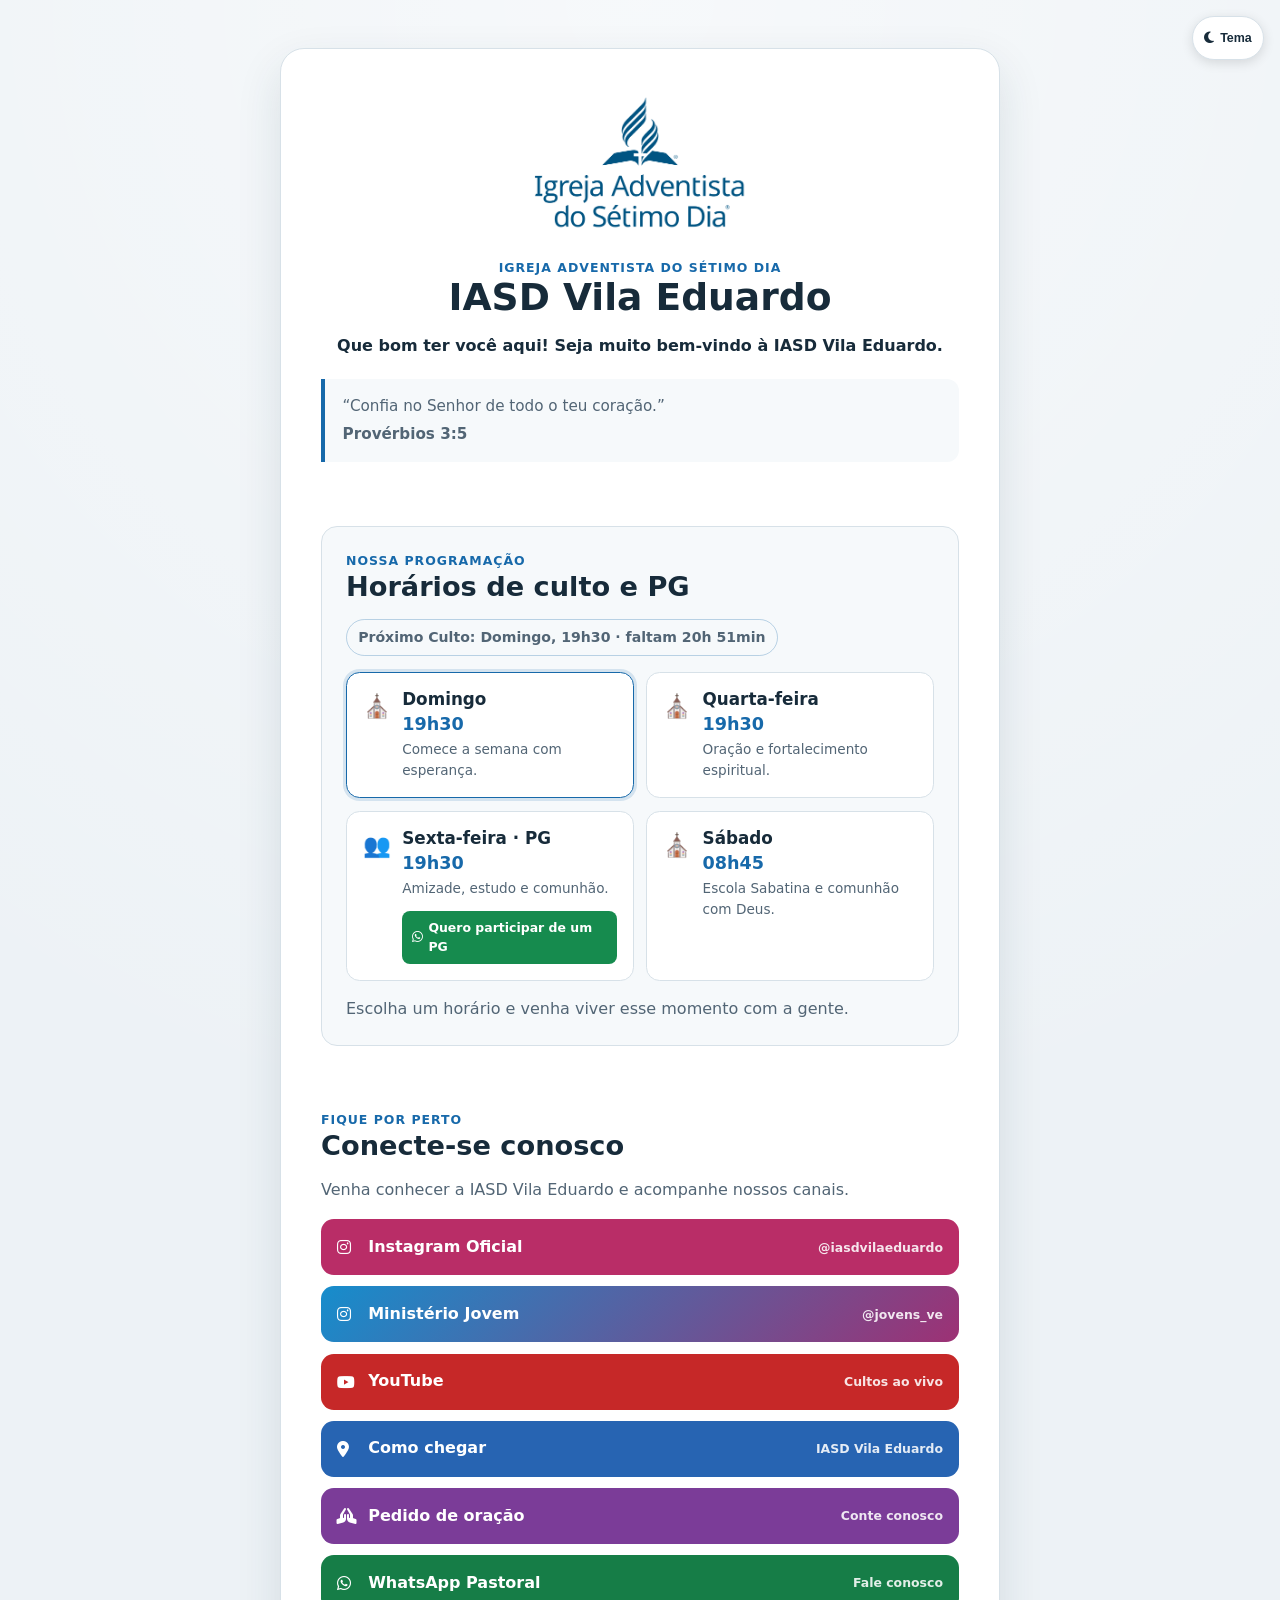
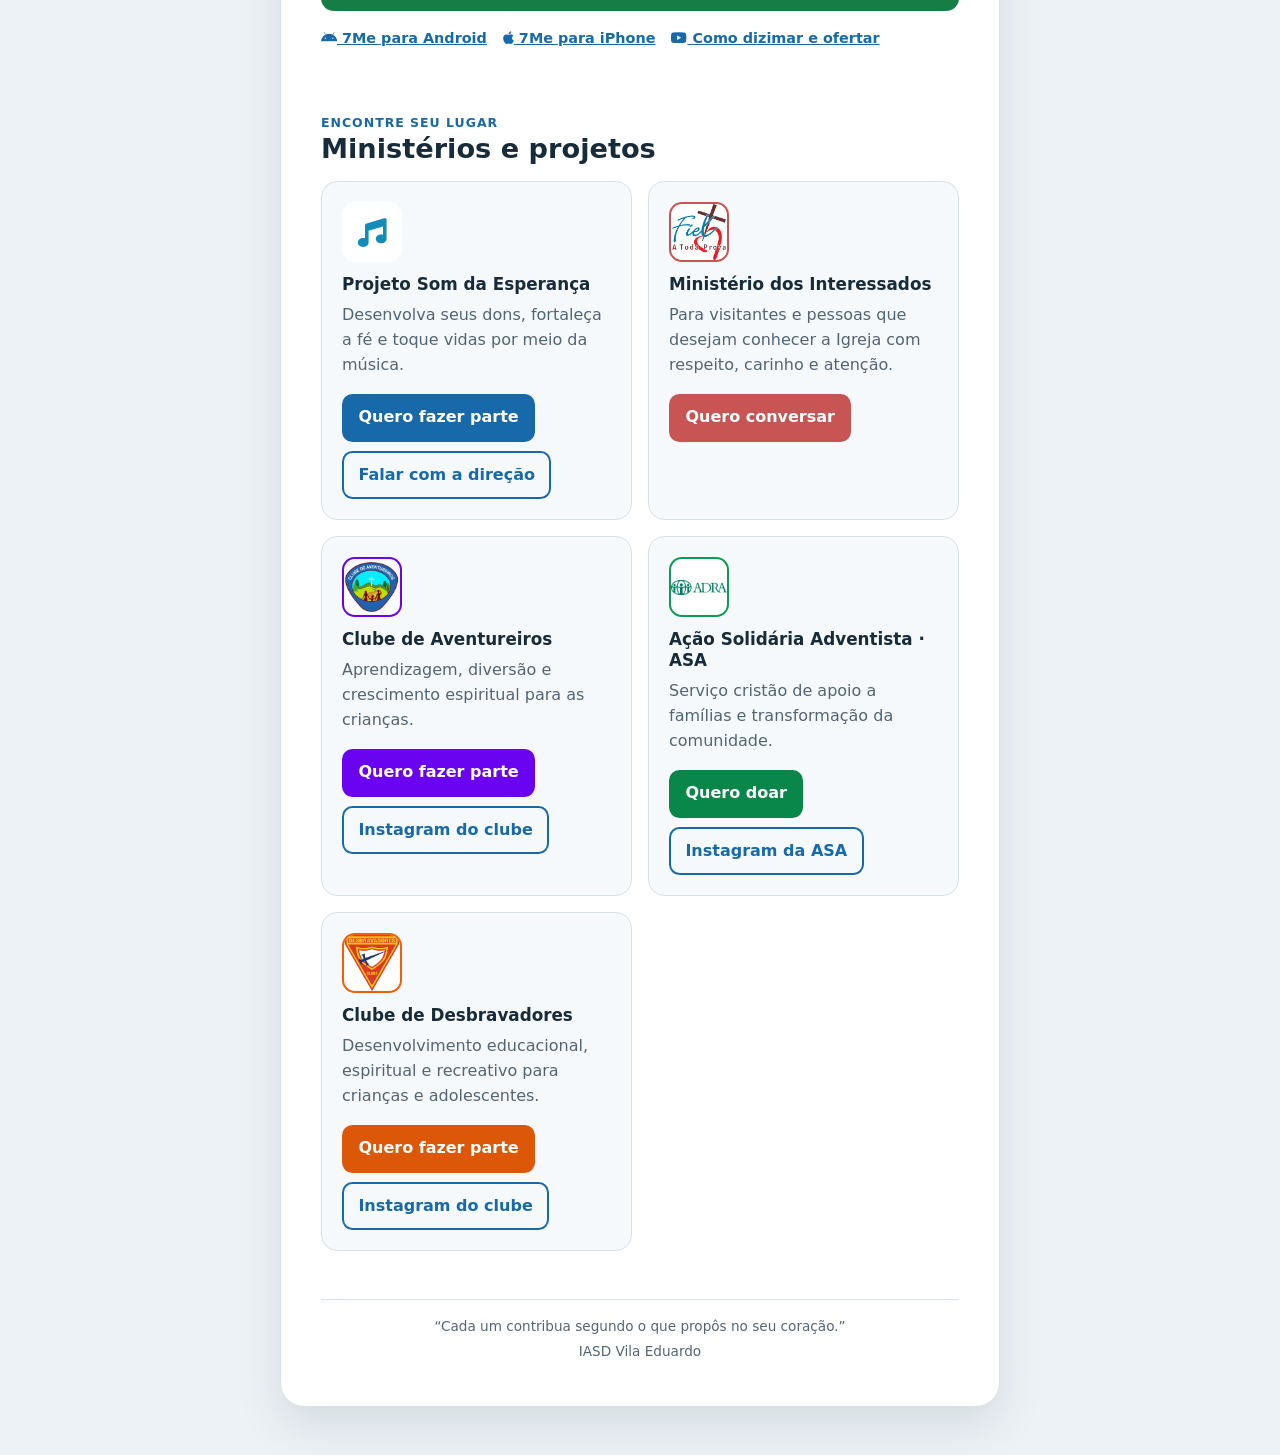
==== commit b331c4ee: "feat: moderniza estrutura e base do site" ====
--- a/index.html
+++ b/index.html
@@ -1,1574 +1,90 @@
-﻿<!DOCTYPE html>
+<!doctype html>
 <html lang="pt-BR">
 <head>
-    <meta charset="UTF-8">
-    <meta name="viewport" content="width=device-width, initial-scale=1.0">
-    <meta name="description" content="Site oficial da Igreja Adventista do Sétimo Dia - Vila Eduardo. Conheça nossos horários de culto, Pequenos Grupos, ministérios e formas de contato.">
-    <meta property="og:title" content="IASD Vila Eduardo - Igreja Adventista do Sétimo Dia">
-    <meta property="og:description" content="Seja bem-vindo à IASD Vila Eduardo. Participe dos cultos, PGs e ministérios e conecte-se conosco.">
-    <meta property="og:image" content="https://raw.githubusercontent.com/britogabriel12/iasd/refs/heads/main/Igreja_Adventista_Dia.svg.png">
-    <meta property="og:type" content="website">
-    <title>IASD Vila Eduardo</title>
-
-    <!-- Ícones -->
-    <link rel="stylesheet" href="https://cdnjs.cloudflare.com/ajax/libs/font-awesome/6.5.0/css/all.min.css">
-
-    <style>
-        :root {
-            --bg-gradient-1: #f4f6f8;
-            --bg-gradient-2: #e8edf2;
-            --container-bg: #ffffff;
-            --text-primary: #000000;
-            --text-secondary: #555;
-            --text-tertiary: #666;
-            --text-footer: #888;
-            --shadow: rgba(0, 0, 0, 0.12);
-            --button-bg: #ffffff;
-            --button-border: #ddd;
-        }
-
-        html.dark-theme {
-            --bg-gradient-1: #0f0f0f;
-            --bg-gradient-2: #1a1a1a;
-            --container-bg: #1e1e1e;
-            --text-primary: #ffffff;
-            --text-secondary: #e0e0e0;
-            --text-tertiary: #b0b0b0;
-            --text-footer: #888888;
-            --shadow: rgba(0, 0, 0, 0.4);
-            --button-bg: #2a2a2a;
-            --button-border: #444;
-        }
-
-        /* ========== MODO SÁBADO ADVENTISTA ==========*/
-        html.sabbath-mode {
-            --bg-gradient-1: #f5f3f0;
-            --bg-gradient-2: #ede8e2;
-            --container-bg: #faf8f5;
-            --text-primary: #3d3d3d;
-            --text-secondary: #6b6b6b;
-            --text-tertiary: #7a7a7a;
-            --text-footer: #999;
-            --shadow: rgba(0, 0, 0, 0.08);
-            --button-bg: #faf8f5;
-            --button-border: #e5ddd3;
-        }
-
-        html.sabbath-mode.dark-theme {
-            --bg-gradient-1: #1a1814;
-            --bg-gradient-2: #221f1a;
-            --container-bg: #2a2620;
-            --text-primary: #e8e5e0;
-            --text-secondary: #d0ccc5;
-            --text-tertiary: #c0bbb3;
-            --text-footer: #a0a09a;
-            --shadow: rgba(0, 0, 0, 0.3);
-            --button-bg: #2a2620;
-            --button-border: #4a4438;
-        }
-
-        * {
-            transition: background-color 0.3s ease, color 0.3s ease, border-color 0.3s ease;
-        }
-
-        body {
-            font-family: 'Segoe UI', Arial, sans-serif;
-            background: linear-gradient(135deg, var(--bg-gradient-1), var(--bg-gradient-2));
-            margin: 0;
-            padding: 20px;
-            display: flex;
-            justify-content: center;
-            align-items: center;
-            min-height: 100vh;
-            color: var(--text-primary);
-        }
-
-        .theme-toggle {
-            position: fixed;
-            top: 15px;
-            right: 15px;
-            background: var(--button-bg);
-            border: 2px solid var(--button-border);
-            border-radius: 50%;
-            width: 60px;
-            height: 60px;
-            cursor: pointer;
-            display: flex;
-            flex-direction: column;
-            align-items: center;
-            justify-content: center;
-            font-size: 24px;
-            color: var(--text-primary);
-            box-shadow: 0 2px 8px var(--shadow);
-            z-index: 1000;
-            padding-top: 2px;
-            transition: all 0.3s cubic-bezier(0.34, 1.56, 0.64, 1);
-        }
-
-        .theme-toggle:hover {
-            transform: scale(1.15);
-            box-shadow: 0 6px 16px rgba(99, 102, 241, 0.3);
-        }
-
-        .theme-toggle:active {
-            transform: scale(0.92);
-        }
-
-        .theme-toggle:focus {
-            outline: 2px solid #6366f1;
-            outline-offset: 2px;
-        }
-
-        .theme-toggle-label {
-            display: none;
-            font-size: 10px;
-            color: var(--text-primary);
-            margin-top: 4px;
-            font-weight: 600;
-            white-space: nowrap;
-            position: absolute;
-            top: 82px;
-            right: 0;
-            background: var(--button-bg);
-            padding: 4px 8px;
-            border-radius: 6px;
-            border: 1px solid var(--button-border);
-            box-shadow: 0 2px 6px var(--shadow);
-        }
-
-        .theme-toggle:hover .theme-toggle-label {
-            display: block;
-        }
-
-        .container {
-            background: var(--container-bg);
-            width: 92%;
-            max-width: 520px;
-            padding: 25px 22px;
-            border-radius: 16px;
-            box-shadow: 0 8px 20px var(--shadow);
-            text-align: center;
-            animation: slideUp 0.8s ease-out;
-        }
-
-        .logo {
-            width: 290px;
-            margin-bottom: 10px;
-        }
-
-        h1 {
-            font-size: 22px;
-            margin: 5px 0;
-            color: var(--text-primary);
-        }
-
-        h2 {
-            font-size: 15px;
-            font-weight: normal;
-            color: var(--text-secondary);
-            margin-bottom: 20px;
-        }
-
-        .welcome-message {
-            font-size: 16px;
-            color: var(--text-primary);
-            font-weight: 500;
-            margin-bottom: 12px;
-            line-height: 1.4;
-        }
-
-        .bible-verse {
-            font-size: 13px;
-            color: var(--text-secondary);
-            font-style: italic;
-            margin-bottom: 20px;
-            padding: 12px 15px;
-            background: linear-gradient(135deg, rgba(0,0,0,0.02), rgba(0,0,0,0.05));
-            border-left: 3px solid #6366f1;
-            border-radius: 4px;
-            line-height: 1.5;
-        }
-
-        html.dark-theme .bible-verse {
-            background: linear-gradient(135deg, rgba(255,255,255,0.05), rgba(255,255,255,0.08));
-        }
-
-        /* ========== ANIMAÇÕES E TRANSIÇÕES ==========*/
-        /* Respeitar preferência de movimento reduzido */
-        @media (prefers-reduced-motion: reduce) {
-            *,
-            *::before,
-            *::after {
-                animation-duration: 0.01ms !important;
-                animation-iteration-count: 1 !important;
-                transition-duration: 0.01ms !important;
-            }
-        }
-
-        /* Keyframes de animações */
-        @keyframes fadeIn {
-            from {
-                opacity: 0;
-            }
-            to {
-                opacity: 1;
-            }
-        }
-
-        @keyframes slideUp {
-            from {
-                opacity: 0;
-                transform: translateY(30px);
-            }
-            to {
-                opacity: 1;
-                transform: translateY(0);
-            }
-        }
-
-        @keyframes zoomIn {
-            from {
-                opacity: 0;
-                transform: scale(0.95);
-            }
-            to {
-                opacity: 1;
-                transform: scale(1);
-            }
-        }
-
-        @keyframes pulse {
-            0%, 100% {
-                box-shadow: 0 0 0 0 rgba(99, 102, 241, 0.4);
-            }
-            50% {
-                box-shadow: 0 0 0 8px rgba(99, 102, 241, 0);
-            }
-        }
-
-        @keyframes breathe {
-            0%, 100% {
-                opacity: 1;
-            }
-            50% {
-                opacity: 0.8;
-            }
-        }
-
-        @keyframes breatheSlow {
-            0%, 100% {
-                opacity: 1;
-            }
-            50% {
-                opacity: 0.85;
-            }
-        }
-
-        @keyframes spinIcon {
-            from {
-                transform: rotate(0deg) scale(1);
-            }
-            to {
-                transform: rotate(360deg) scale(1);
-            }
-        }
-
-        @keyframes pulseIcon {
-            0%, 100% {
-                transform: scale(1);
-            }
-            50% {
-                transform: scale(1.15);
-            }
-        }
-
-        @keyframes bounceIcon {
-            0%, 100% {
-                transform: translateY(0);
-            }
-            50% {
-                transform: translateY(-10px);
-            }
-        }
-
-        @keyframes glowIcon {
-            0%, 100% {
-                text-shadow: none;
-            }
-            50% {
-                text-shadow: 0 0 15px rgba(248, 93, 4, 0.6);
-            }
-        }
-
-        @keyframes glowIconPurple {
-            0%, 100% {
-                text-shadow: none;
-            }
-            50% {
-                text-shadow: 0 0 15px rgba(106, 4, 240, 0.6);
-            }
-        }
-
-        @keyframes glowIconGreen {
-            0%, 100% {
-                text-shadow: none;
-            }
-            50% {
-                text-shadow: 0 0 15px rgba(8, 236, 95, 0.6);
-            }
-        }
-
-        /* Classes de animação para elementos */
-        .fade-in {
-            animation: fadeIn 0.6s ease-out forwards;
-        }
-
-        .slide-up {
-            animation: slideUp 0.7s ease-out forwards;
-        }
-
-        .zoom-in {
-            animation: zoomIn 0.6s ease-out forwards;
-        }
-
-        /* Delay para animação em cascata */
-        .delay-1 { animation-delay: 0.1s; }
-        .delay-2 { animation-delay: 0.2s; }
-        .delay-3 { animation-delay: 0.3s; }
-        .delay-4 { animation-delay: 0.4s; }
-
-        /* Logo com animação de entrada */
-        .logo {
-            animation: zoomIn 0.8s ease-out;
-        }
-
-        /* Efeito ripple para botões */
-        .ripple {
-            position: absolute;
-            border-radius: 50%;
-            background: rgba(255, 255, 255, 0.5);
-            transform: scale(0);
-            animation: rippleEffect 0.6s ease-out;
-            pointer-events: none;
-        }
-
-        @keyframes rippleEffect {
-            to {
-                transform: scale(4);
-                opacity: 0;
-            }
-        }
-
-        /* ========== ESTILOS ESPECÍFICOS DO MODO SÁBADO ==========*/
-        html.sabbath-mode .welcome-message {
-            animation: fadeIn 2s ease-in-out forwards, breatheSlow 4s ease-in-out 2s infinite;
-        }
-
-        html.sabbath-mode .bible-verse {
-            animation: slideUp 1.2s ease-out;
-            opacity: 1 !important;
-        }
-
-        html.sabbath-mode a.link {
-            transition: all 0.5s ease-in-out;
-        }
-
-        html.sabbath-mode a.link:hover {
-            transform: translateY(-2px) scale(1.01);
-            box-shadow: 0 4px 12px rgba(0, 0, 0, 0.12);
-        }
-
-        html.sabbath-mode a.btn-primary,
-        html.sabbath-mode a.btn-secondary {
-            transition: all 0.5s ease-in-out;
-        }
-
-        html.sabbath-mode a.btn-primary:hover,
-        html.sabbath-mode a.btn-secondary:hover {
-            transform: translateY(-1px);
-            box-shadow: 0 4px 12px rgba(0, 0, 0, 0.12);
-        }
-
-        html.sabbath-mode .department-block {
-            transition: all 0.6s ease-in-out;
-        }
-
-        html.sabbath-mode .department-block:hover {
-            transform: translateY(-3px);
-            box-shadow: 0 8px 20px rgba(0, 0, 0, 0.1);
-        }
-
-        p {
-            font-size: 14px;
-            color: var(--text-tertiary);
-            margin-bottom: 18px;
-        }
-
-        a.link {
-            display: flex;
-            align-items: center;
-            justify-content: center;
-            gap: 10px;
-            text-decoration: none;
-            color: #fff;
-            padding: 14px;
-            margin: 10px 0;
-            border-radius: 10px;
-            font-size: 15px;
-            font-weight: 600;
-            transition: all 0.3s cubic-bezier(0.34, 1.56, 0.64, 1);
-            position: relative;
-            overflow: hidden;
-        }
-
-        a.link::before {
-            content: '';
-            position: absolute;
-            top: 50%;
-            left: 50%;
-            width: 0;
-            height: 0;
-            border-radius: 50%;
-            background: rgba(255, 255, 255, 0.3);
-            transform: translate(-50%, -50%);
-            transition: width 0.6s, height 0.6s;
-        }
-
-        a.link:hover {
-            transform: translateY(-3px) scale(1.02);
-            box-shadow: 0 8px 20px rgba(0, 0, 0, 0.2);
-        }
-
-        a.link:active {
-            transform: translateY(-1px) scale(0.98);
-        }
-
-        a.link:focus {
-            outline: 2px solid #6366f1;
-            outline-offset: 2px;
-        }
-
-        a.link:active::before {
-            width: 300px;
-            height: 300px;
-        }
-
-        .instagram { background: #E1306C; }
-        .instagram-jovens { background: linear-gradient(135deg, #06a9f5, #C13584); }
-        .whatsapp  { background: #25D366; }
-        .android   { background: #458b65; }
-        .ios       { background: #000000; }
-        .youtube   { background: #970404; }
-        .youtube-official { background: #FF0000; }
-        .location  { background: #4285F4; }
-        .prayer    { background: #9C27B0; }
-
-        /* Blocos de Departamentos */
-        .department-block {
-            background: linear-gradient(135deg, var(--button-bg), var(--container-bg));
-            border: 2px solid var(--button-border);
-            border-radius: 14px;
-            padding: 20px;
-            margin: 20px 0;
-            text-align: center;
-            animation: slideUp 0.7s ease-out forwards;
-            opacity: 0;
-            transition: all 0.3s ease;
-        }
-
-        .department-block:hover {
-            transform: translateY(-5px);
-            box-shadow: 0 12px 28px rgba(0, 0, 0, 0.15);
-            border-color: rgba(99, 102, 241, 0.3);
-        }
-
-        .department-icon {
-            font-size: 48px;
-            margin-bottom: 15px;
-            display: block;
-            height: 60px;
-            display: flex;
-            align-items: center;
-            justify-content: center;
-            cursor: pointer;
-            transition: all 0.3s ease;
-        }
-
-        .department-icon img {
-            max-width: 60px;
-            max-height: 60px;
-            width: auto;
-            height: auto;
-        }
-
-        .desbravadores-icon { 
-            color: #f85d04;
-        }
-
-        .desbravadores-icon:hover {
-            animation: spinIcon 0.8s ease-in-out;
-            filter: brightness(1.2);
-        }
-
-        .desbravadores-icon:hover i {
-            animation: glowIcon 1s ease-in-out;
-        }
-
-        .desbravadores-icon:hover img {
-            animation: spinIcon 0.8s ease-in-out;
-        }
-
-        .aventureiros-icon { 
-            color: #6a04f0;
-        }
-
-        .aventureiros-icon:hover {
-            animation: pulseIcon 0.6s ease-in-out;
-            filter: brightness(1.2);
-        }
-
-        .aventureiros-icon:hover i {
-            animation: glowIconPurple 1s ease-in-out;
-        }
-
-        .asa-icon { 
-            color: #08ec5f;
-        }
-
-        .asa-icon:hover {
-            animation: bounceIcon 0.6s ease-in-out;
-            filter: brightness(1.2);
-        }
-
-        .asa-icon:hover i {
-            animation: glowIconGreen 1s ease-in-out;
-        }
-
-        .musica-icon { 
-            color: #17c0eb;
-            font-size: 80px !important;
-        }
-
-        .musica-icon:hover {
-            animation: bounceIcon 0.6s ease-in-out;
-            filter: brightness(1.2);
-        }
-
-        .musica-icon:hover i {
-            animation: glowIconMusic 1s ease-in-out;
-        }
-
-        @keyframes glowIconMusic {
-            0%, 100% {
-                text-shadow: none;
-            }
-            50% {
-                text-shadow: 0 0 15px rgba(23, 192, 235, 0.6);
-            }
-        }
-
-        .interessados-icon {
-            color: #e74c3c;
-        }
-
-        .interessados-icon:hover {
-            animation: pulseIcon 0.6s ease-in-out;
-            filter: brightness(1.2);
-        }
-
-        .interessados-icon:hover i {
-            animation: glowIconInteressados 1s ease-in-out;
-        }
-
-        @keyframes glowIconInteressados {
-            0%, 100% {
-                text-shadow: none;
-            }
-            50% {
-                text-shadow: 0 0 15px rgba(231, 76, 60, 0.6);
-            }
-        }
-
-        .department-block h3 {
-            font-size: 18px;
-            margin: 10px 0 12px 0;
-            color: var(--text-primary);
-            font-weight: 600;
-        }
-
-        .department-block p {
-            font-size: 13px;
-            color: var(--text-tertiary);
-            margin-bottom: 16px;
-            line-height: 1.5;
-        }
-
-        .button-group {
-            display: flex;
-            flex-direction: column;
-            gap: 10px;
-        }
-
-        a.btn-primary, a.btn-secondary {
-            text-decoration: none;
-            padding: 12px 16px;
-            border-radius: 8px;
-            font-size: 14px;
-            font-weight: 600;
-            display: flex;
-            align-items: center;
-            justify-content: center;
-            gap: 8px;
-            transition: all 0.3s cubic-bezier(0.34, 1.56, 0.64, 1);
-            color: #fff;
-            position: relative;
-            overflow: hidden;
-        }
-
-        a.btn-primary::before, a.btn-secondary::before {
-            content: '';
-            position: absolute;
-            top: 50%;
-            left: 50%;
-            width: 0;
-            height: 0;
-            border-radius: 50%;
-            background: rgba(255, 255, 255, 0.25);
-            transform: translate(-50%, -50%);
-            transition: width 0.5s, height 0.5s;
-        }
-
-        a.btn-primary:hover, a.btn-secondary:hover {
-            transform: translateY(-2px);
-            box-shadow: 0 6px 16px rgba(0, 0, 0, 0.15);
-        }
-
-        a.btn-primary:focus, a.btn-secondary:focus {
-            outline: 2px solid currentColor;
-            outline-offset: 2px;
-        }
-
-        a.btn-primary:active, a.btn-secondary:active {
-            transform: translateY(0);
-        }
-
-        a.btn-primary:active::before, a.btn-secondary:active::before {
-            width: 250px;
-            height: 250px;
-        }
-
-        a.btn-primary:hover, a.btn-secondary:hover {
-            transform: scale(1.02);
-            opacity: 0.95;
-        }
-
-        a.btn-primary {
-            background: #f85d04;
-        }
-
-        a.btn-primary.aventureiros {
-            background: #6a04f0;
-        }
-
-        a.btn-primary.asa {
-            background: #08ec5f;
-        }
-
-        a.btn-primary.interessados {
-            background: #e74c3c;
-        }
-
-        a.btn-secondary.interessados {
-            border-color: #e74c3c;
-            color: #e74c3c;
-        }
-
-        a.btn-secondary {
-            background: var(--button-bg);
-            border: 2px solid #f85d04;
-            color: #ee5a05;
-        }
-
-        a.btn-secondary.aventureiros {
-            border-color: #6a04f0;
-            color: #6a04f0;
-        }
-
-        a.btn-secondary.asa {
-            border-color: #08ec5f;
-            color: #08ec5f;
-        }
-
-        a.btn-primary.musica {
-            background: #17c0eb;
-        }
-
-        a.btn-secondary.musica {
-            border-color: #17c0eb;
-            color: #17c0eb;
-        }
-
-        /* Destaque especial para o botão principal do Projeto Som da Esperança */
-        .music-project-cta {
-            background: linear-gradient(135deg, #17c0eb, #0fa9d6) !important;
-            font-size: 16px !important;
-            padding: 14px 20px !important;
-            font-weight: 700 !important;
-            letter-spacing: 0.5px;
-            box-shadow: 0 8px 20px rgba(23, 192, 235, 0.35) !important;
-            position: relative;
-        }
-
-        .music-project-cta:hover {
-            box-shadow: 0 12px 28px rgba(23, 192, 235, 0.5) !important;
-            transform: translateY(-3px) scale(1.03) !important;
-        }
-
-        .music-project-cta::after {
-            content: '';
-            position: absolute;
-            top: -2px;
-            left: -2px;
-            right: -2px;
-            bottom: -2px;
-            background: linear-gradient(135deg, rgba(23, 192, 235, 0.3), rgba(15, 169, 214, 0.2));
-            border-radius: 8px;
-            z-index: -1;
-            opacity: 0;
-            transition: opacity 0.3s ease;
-        }
-
-        .music-project-cta:hover::after {
-            opacity: 1;
-        }
-
-        @media (max-width: 480px) {
-            .department-block {
-                padding: 18px;
-                margin: 16px 0;
-            }
-
-            .department-icon {
-                font-size: 40px;
-                height: 50px;
-            }
-
-            .department-block h3 {
-                font-size: 16px;
-            }
-
-            .department-block p {
-                font-size: 12px;
-            }
-        }
-
-        /* Seção de horários de culto e PG */
-        .schedule-section {
-            margin: 24px 0 20px;
-            padding: 16px 14px;
-            border-radius: 14px;
-            border-left: 3px solid #6366f1;
-            background: linear-gradient(135deg, rgba(99, 102, 241, 0.05), rgba(15, 118, 110, 0.02));
-        }
-
-        .schedule-title {
-            font-size: 17px;
-            font-weight: 700;
-            color: var(--text-primary);
-            margin-bottom: 16px;
-            text-align: left;
-        }
-
-        .schedule-grid {
-            display: grid;
-            grid-template-columns: repeat(auto-fit, minmax(190px, 1fr));
-            gap: 14px;
-        }
-
-        .schedule-countdown {
-            font-size: 13px;
-            color: var(--text-secondary);
-            margin: 4px 0 12px;
-            text-align: left;
-            display: inline-flex;
-            align-items: center;
-            gap: 8px;
-            padding: 6px 12px;
-            border-radius: 999px;
-            background: rgba(99, 102, 241, 0.05);
-            border: 1px solid rgba(99, 102, 241, 0.18);
-            cursor: pointer;
-        }
-
-        .schedule-countdown::before {
-            content: '\f017';
-            font-family: "Font Awesome 6 Free";
-            font-weight: 900;
-            font-size: 12px;
-            color: #6366f1;
-        }
-
-        .schedule-countdown:hover {
-            background: rgba(99, 102, 241, 0.09);
-            border-color: rgba(99, 102, 241, 0.32);
-            transform: translateY(-1px);
-            box-shadow: 0 4px 10px rgba(0, 0, 0, 0.08);
-        }
-
-        .schedule-card {
-            background: linear-gradient(135deg, #f0f9ff 0%, #e0f7fa 100%);
-            border-radius: 12px;
-            padding: 14px 12px;
-            box-shadow: 0 6px 16px rgba(0, 0, 0, 0.08);
-            display: flex;
-            align-items: flex-start;
-            gap: 10px;
-            transition: transform 0.2s ease, box-shadow 0.2s ease;
-            cursor: pointer;
-            position: relative;
-            overflow: hidden;
-            animation: slideUp 0.7s ease-out;
-        }
-
-        .schedule-card:hover,
-        .schedule-card:focus-within {
-            transform: translateY(-3px);
-            box-shadow: 0 10px 22px rgba(0, 0, 0, 0.12);
-        }
-
-        .schedule-card.is-next-event {
-            border: 2px solid #6366f1;
-            box-shadow: 0 10px 24px rgba(99, 102, 241, 0.18);
-            transform: translateY(-4px);
-        }
-
-        .schedule-card:focus-visible {
-            outline: 2px solid #6366f1;
-            outline-offset: 3px;
-        }
-
-        /* Dica visual apenas para o PG */
-        .schedule-card[data-day="Sexta-feira (PG)"]::after {
-            content: 'Clique para saber mais sobre os Pequenos Grupos';
-            position: absolute;
-            right: 10px;
-            bottom: 8px;
-            font-size: 10px;
-            color: var(--text-secondary);
-            opacity: 0;
-            transform: translateY(4px);
-            transition: opacity 0.2s ease, transform 0.2s ease;
-            pointer-events: none;
-        }
-
-        .schedule-card[data-day="Sexta-feira (PG)"]:hover::after,
-        .schedule-card[data-day="Sexta-feira (PG)"]:focus-visible::after {
-            opacity: 1;
-            transform: translateY(0);
-        }
-
-        .schedule-icon span {
-            font-size: 26px;
-            line-height: 1;
-        }
-
-        .schedule-info {
-            text-align: left;
-        }
-
-        .schedule-day {
-            font-size: 16px;
-            font-weight: 500;
-            margin: 0 0 2px;
-            color: var(--text-primary);
-            letter-spacing: 0.01em;
-        }
-
-        .schedule-time {
-            font-size: 20px;
-            font-weight: 600;
-            margin: 0 0 6px;
-            color: #0277bd;
-            padding: 2px 10px;
-            border-radius: 999px;
-            background: rgba(2, 119, 189, 0.06);
-        }
-
-        .schedule-text {
-            font-size: 12px;
-            margin: 0;
-            color: var(--text-tertiary);
-            line-height: 1.4;
-        }
-
-        .schedule-invite {
-            font-size: 13px;
-            color: var(--text-secondary);
-            margin: 6px 0 18px;
-            text-align: left;
-        }
-
-        .schedule-pg-button {
-            margin-top: 8px;
-            display: inline-flex;
-            align-items: center;
-            gap: 6px;
-            font-size: 12px;
-            padding: 6px 12px;
-            border-radius: 999px;
-            background: #25D366;
-            color: #ffffff;
-            text-decoration: none;
-            font-weight: 600;
-            box-shadow: 0 4px 10px rgba(0, 0, 0, 0.15);
-            transition: all 0.25s ease;
-        }
-
-        .schedule-pg-button i {
-            font-size: 14px;
-        }
-
-        .schedule-pg-button:hover {
-            transform: translateY(-1px) scale(1.02);
-            box-shadow: 0 6px 14px rgba(0, 0, 0, 0.2);
-            text-decoration: none;
-        }
-
-        .schedule-pg-button:active {
-            transform: translateY(0) scale(0.98);
-            box-shadow: 0 3px 8px rgba(0, 0, 0, 0.15);
-        }
-
-        .pg-info-message {
-            display: none;
-            font-size: 12px;
-            color: var(--text-secondary);
-            margin: 6px 0 14px;
-            text-align: left;
-            padding: 8px 10px;
-            border-radius: 8px;
-            background: rgba(231, 76, 60, 0.04);
-            border-left: 2px solid #e74c3c;
-        }
-
-        html.dark-theme .schedule-card {
-            background: linear-gradient(135deg, #102a43 0%, #0b1924 100%);
-            box-shadow: 0 6px 16px rgba(0, 0, 0, 0.35);
-        }
-
-        html.dark-theme .schedule-time {
-            color: #4fc3f7;
-        }
-
-        html.sabbath-mode .schedule-card {
-            background: linear-gradient(135deg, #f5ede5 0%, #faf6f0 100%);
-            animation: slideUp 0.7s ease-out, breatheSlow 6s ease-in-out infinite;
-        }
-
-        html.sabbath-mode .schedule-time {
-            color: #c97a52;
-        }
-
-        .map-container {
-            margin: 25px 0;
-            border-radius: 12px;
-            overflow: hidden;
-            box-shadow: 0 4px 12px var(--shadow);
-            display: none;
-        }
-
-        .map-container iframe {
-            width: 100%;
-            height: 320px;
-            border: none;
-            display: none;
-        }
-
-        .map-label {
-            display: none;
-        }
-
-        footer {
-            margin-top: 20px;
-            font-size: 12px;
-            color: var(--text-footer);
-        }
-
-        @media (max-width: 480px) {
-            .theme-toggle {
-                width: 52px;
-                height: 52px;
-                font-size: 20px;
-                top: 12px;
-                right: 12px;
-            }
-
-            .theme-toggle-label {
-                font-size: 9px;
-                top: 68px;
-            }
-
-            .container {
-                padding: 20px 18px;
-                margin-bottom: 10px;
-                max-width: 100%;
-            }
-
-            h1 {
-                font-size: 20px;
-            }
-
-            h2 {
-                font-size: 14px;
-            }
-
-            .welcome-message {
-                font-size: 15px;
-            }
-
-            .bible-verse {
-                font-size: 12px;
-            }
-
-            .department-block {
-                padding: 18px;
-                margin: 16px 0;
-            }
-
-            .department-icon {
-                font-size: 40px;
-                height: 50px;
-            }
-
-            .department-block h3 {
-                font-size: 16px;
-            }
-
-            .department-block p {
-                font-size: 12px;
-            }
-        }
-    </style>
+  <meta charset="utf-8">
+  <meta name="viewport" content="width=device-width, initial-scale=1">
+  <meta name="theme-color" content="#ffffff" media="(prefers-color-scheme: light)">
+  <meta name="theme-color" content="#102a43" media="(prefers-color-scheme: dark)">
+  <meta name="description" content="IASD Vila Eduardo: horários de culto, Pequenos Grupos, ministérios e formas de contato.">
+  <meta name="robots" content="index, follow">
+  <meta property="og:locale" content="pt_BR">
+  <meta property="og:title" content="IASD Vila Eduardo | Igreja Adventista do Sétimo Dia">
+  <meta property="og:description" content="Participe dos cultos, Pequenos Grupos e ministérios da IASD Vila Eduardo.">
+  <meta property="og:image" content="Igreja_Adventista_Dia.svg.png">
+  <meta property="og:type" content="website">
+  <meta name="twitter:card" content="summary_large_image">
+  <title>IASD Vila Eduardo | Igreja Adventista do Sétimo Dia</title>
+  <link rel="preconnect" href="https://cdnjs.cloudflare.com" crossorigin>
+  <link rel="stylesheet" href="https://cdnjs.cloudflare.com/ajax/libs/font-awesome/6.5.0/css/all.min.css">
+  <link rel="stylesheet" href="assets/css/site.css">
+  <script type="application/ld+json">
+  {"@context":"https://schema.org","@type":"Church","name":"Igreja Adventista do Sétimo Dia - Vila Eduardo","alternateName":"IASD Vila Eduardo","url":"https://iasdvilaeduardo.github.io/iasd/","sameAs":["https://www.instagram.com/iasdvilaeduardo","https://www.youtube.com/@iasdvilaeduardo"],"openingHoursSpecification":[{"@type":"OpeningHoursSpecification","dayOfWeek":["Sunday","Wednesday","Friday"],"opens":"19:30","closes":"21:30"},{"@type":"OpeningHoursSpecification","dayOfWeek":"Saturday","opens":"08:45","closes":"11:30"}]}
+  </script>
 </head>
 <body>
-    <!-- Botão para alternar tema -->
-    <button class="theme-toggle" id="themeToggle" title="Alternar tema" aria-label="Alternar tema claro/escuro">
-        <i class="fas fa-moon"></i>
-        <span class="theme-toggle-label" id="themeLabelToggle">Modo escuro</span>
-    </button>
+  <a class="skip-link" href="#conteudo">Pular para o conteúdo principal</a>
+  <button class="theme-toggle" id="themeToggle" type="button" aria-pressed="false" aria-label="Ativar modo escuro">
+    <i class="fa-solid fa-moon" aria-hidden="true"></i><span class="theme-toggle-label">Tema</span>
+  </button>
 
-    <main class="container" role="main">
+  <main class="page-shell" id="conteudo">
+    <header class="hero">
+      <img class="logo" src="Igreja_Adventista_Dia.svg.png" alt="Logo da Igreja Adventista do Sétimo Dia" width="290" height="106">
+      <p class="eyebrow">Igreja Adventista do Sétimo Dia</p>
+      <h1>IASD Vila Eduardo</h1>
+      <p class="welcome-message" id="welcomeMessage">Que bom ter você aqui!</p>
+      <blockquote class="bible-verse" id="bibleVerse">“Porque Deus amou o mundo de tal maneira...” <cite>João 3:16</cite></blockquote>
+    </header>
 
-        <!-- LOGO IASD -->
-        <img class="logo" 
-             src="https://raw.githubusercontent.com/britogabriel12/iasd/refs/heads/main/Igreja_Adventista_Dia.svg.png" 
-             alt="Igreja Adventista do Sétimo Dia">
+    <section class="schedule-section" aria-labelledby="scheduleTitle">
+      <div class="section-heading">
+        <p class="section-kicker">Nossa programação</p>
+        <h2 id="scheduleTitle">Horários de culto e PG</h2>
+      </div>
+      <p class="schedule-countdown" id="nextEventCountdown" aria-live="polite">Carregando próximo encontro…</p>
+      <ul class="schedule-grid" aria-label="Programação semanal">
+        <li class="schedule-card" data-day="Domingo">
+          <span class="schedule-icon" aria-hidden="true">⛪</span><div><h3>Domingo</h3><p class="schedule-time">19h30</p><p>Comece a semana com esperança.</p></div>
+        </li>
+        <li class="schedule-card" data-day="Quarta-feira">
+          <span class="schedule-icon" aria-hidden="true">⛪</span><div><h3>Quarta-feira</h3><p class="schedule-time">19h30</p><p>Oração e fortalecimento espiritual.</p></div>
+        </li>
+        <li class="schedule-card" data-day="Sexta-feira (PG)">
+          <span class="schedule-icon" aria-hidden="true">👥</span><div><h3>Sexta-feira · PG</h3><p class="schedule-time">19h30</p><p>Amizade, estudo e comunhão.</p><a class="inline-action" href="https://wa.me/5511952940341" target="_blank" rel="noopener noreferrer"><i class="fa-brands fa-whatsapp" aria-hidden="true"></i> Quero participar de um PG <span class="sr-only">(abre o WhatsApp)</span></a></div>
+        </li>
+        <li class="schedule-card" data-day="Sábado">
+          <span class="schedule-icon" aria-hidden="true">⛪</span><div><h3>Sábado</h3><p class="schedule-time">08h45</p><p>Escola Sabatina e comunhão com Deus.</p></div>
+        </li>
+      </ul>
+      <p class="schedule-invite">Escolha um horário e venha viver esse momento com a gente.</p>
+    </section>
 
-        <h1>IASD Vila Eduardo</h1>
-        
+    <section class="channels-section" aria-labelledby="channelsTitle">
+      <div class="section-heading"><p class="section-kicker">Fique por perto</p><h2 id="channelsTitle">Conecte-se conosco</h2></div>
+      <p>Venha conhecer a IASD Vila Eduardo e acompanhe nossos canais.</p>
+      <nav class="link-list" aria-label="Canais e contatos da igreja">
+        <a class="link instagram" href="https://www.instagram.com/iasdvilaeduardo" target="_blank" rel="noopener noreferrer"><i class="fa-brands fa-instagram" aria-hidden="true"></i> Instagram Oficial <span>@iasdvilaeduardo</span><span class="sr-only">(abre em nova aba)</span></a>
+        <a class="link instagram-jovens" href="https://www.instagram.com/jovens_ve" target="_blank" rel="noopener noreferrer"><i class="fa-brands fa-instagram" aria-hidden="true"></i> Ministério Jovem <span>@jovens_ve</span><span class="sr-only">(abre em nova aba)</span></a>
+        <a class="link youtube-official" href="https://www.youtube.com/@iasdvilaeduardo" target="_blank" rel="noopener noreferrer"><i class="fa-brands fa-youtube" aria-hidden="true"></i> YouTube <span>Cultos ao vivo</span><span class="sr-only">(abre em nova aba)</span></a>
+        <a class="link location" href="https://maps.app.goo.gl/DUvuHEB5QrCCy7pg6" target="_blank" rel="noopener noreferrer"><i class="fa-solid fa-location-dot" aria-hidden="true"></i> Como chegar <span>IASD Vila Eduardo</span><span class="sr-only">(abre em nova aba)</span></a>
+        <a class="link prayer" href="https://docs.google.com/forms/d/e/1FAIpQLSfxJ1zERYx-LDJ_Z7F_1FSOq9HuhE4L1eIFQt_JY7SWm8-zTA/viewform?usp=publish-editor" target="_blank" rel="noopener noreferrer"><i class="fa-solid fa-hands-praying" aria-hidden="true"></i> Pedido de oração <span>Conte conosco</span><span class="sr-only">(abre em nova aba)</span></a>
+        <a class="link whatsapp" href="https://wa.me/558197013938" target="_blank" rel="noopener noreferrer"><i class="fa-brands fa-whatsapp" aria-hidden="true"></i> WhatsApp Pastoral <span>Fale conosco</span><span class="sr-only">(abre o WhatsApp)</span></a>
+      </nav>
+      <div class="service-links" aria-label="Links para o aplicativo 7Me"><a href="https://play.google.com/store/apps/details?id=com.iatec.acms.me&pcampaignid=web_share" target="_blank" rel="noopener noreferrer"><i class="fa-brands fa-android" aria-hidden="true"></i> 7Me para Android</a><a href="https://apps.apple.com/br/app/7me/id1344775660" target="_blank" rel="noopener noreferrer"><i class="fa-brands fa-apple" aria-hidden="true"></i> 7Me para iPhone</a><a href="https://www.youtube.com/watch?v=TAvHXXeeRrU" target="_blank" rel="noopener noreferrer"><i class="fa-brands fa-youtube" aria-hidden="true"></i> Como dizimar e ofertar</a></div>
+    </section>
 
-        <!-- MENSAGEM DINÂMICA DE BOAS-VINDAS -->
-        <div class="welcome-message" id="welcomeMessage">
-            Bem-vindo!
-        </div>
-
-        <!-- VERSO BÍBLICO ROTATIVO -->
-        <div class="bible-verse" id="bibleVerse">
-            "Porque Deus amou o mundo de tal maneira que deu o seu Filho unigênito, para que todo aquele que nele crê não pereça, mas tenha a vida eterna." — João 3:16
-        </div>
-
-        <!-- HORÁRIOS DE CULTO E PG -->
-        <section class="schedule-section" aria-labelledby="scheduleTitle">
-            <h3 id="scheduleTitle" class="schedule-title">Horários de Culto e PG</h3>
-            <p id="nextEventCountdown" class="schedule-countdown">Carregando próximo encontro...</p>
-            <div class="schedule-grid">
-                <div class="schedule-card" data-day="Domingo" tabindex="0" role="button" aria-label="Horário do culto de Domingo às 19h30">
-                    <div class="schedule-icon" aria-hidden="true"><span>⛪</span></div>
-                    <div class="schedule-info">
-                        <p class="schedule-day">Domingo</p>
-                        <p class="schedule-time">19h30</p>
-                        <p class="schedule-text">Venha começar a semana com esperança.</p>
-                    </div>
-                </div>
-
-                <div class="schedule-card" data-day="Quarta-feira" tabindex="0" role="button" aria-label="Horário do culto de Quarta-feira às 19h30">
-                    <div class="schedule-icon" aria-hidden="true"><span>⛪</span></div>
-                    <div class="schedule-info">
-                        <p class="schedule-day">Quarta-feira</p>
-                        <p class="schedule-time">19h30</p>
-                        <p class="schedule-text">Momento de oração e fortalecimento espiritual.</p>
-                    </div>
-                </div>
-
-                <div class="schedule-card" data-day="Sexta-feira (PG)" tabindex="0" role="button" aria-label="Horário do Pequeno Grupo na sexta-feira às 19h30">
-                    <div class="schedule-icon" aria-hidden="true"><span>👥</span></div>
-                    <div class="schedule-info">
-                        <p class="schedule-day">Sexta-feira (PG)</p>
-                        <p class="schedule-time">19h30</p>
-                        <p class="schedule-text">Pequenos grupos: amizade, estudo e comunhão.</p>
-                        <a class="schedule-pg-button" href="https://wa.me/5511952940341" target="_blank" rel="noopener noreferrer" aria-label="Quero participar de um Pequeno Grupo pelo WhatsApp">
-                            <i class="fab fa-whatsapp"></i>
-                            Quero participar de um PG
-                        </a>
-                    </div>
-                </div>
-
-                <div class="schedule-card" data-day="Sábado" tabindex="0" role="button" aria-label="Horário do culto de Sábado às 08h45">
-                    <div class="schedule-icon" aria-hidden="true"><span>⛪</span></div>
-                    <div class="schedule-info">
-                        <p class="schedule-day">Sábado</p>
-                        <p class="schedule-time">08h45</p>
-                        <p class="schedule-text">Escola Sabatina e comunhão com Deus.</p>
-                    </div>
-                </div>
-            </div>
-        </section>
-
-        <p id="pgInfoMessage" class="pg-info-message" aria-live="polite"></p>
-
-        <p class="schedule-invite">
-            Escolha um desses horários e venha viver esse momento com a gente aqui na IASD Vila Eduardo.
-        </p>
-
-        <p>
-             Seja bem-vindo! Venha conhecer a Igreja Adventista do Sétimo Dia – Vila Eduardo.
-Conecte-se aos nossos canais e venha participar conosco.
-        </p>
-
-        <!-- INSTAGRAM INSTITUCIONAL -->
-        <a class="link instagram" href="https://www.instagram.com/iasdvilaeduardo" target="_blank" rel="noopener noreferrer">
-            <i class="fab fa-instagram"></i> Instagram Oficial - @iasdvilaeduardo
-        </a>
-
-        <!-- INSTAGRAM JOVENS -->
-        <a class="link instagram-jovens" href="https://www.instagram.com/jovens_ve" target="_blank" rel="noopener noreferrer">
-            <i class="fab fa-instagram"></i> Instagram Ministério Jovem - @jovens_ve
-        </a>
-
-        <!-- YOUTUBE -->
-        <a class="link youtube-official" href="https://www.youtube.com/@iasdvilaeduardo" target="_blank" rel="noopener noreferrer">
-            <i class="fab fa-youtube"></i> YouTube - Cultos ao vivo
-        </a>
-
-        <!-- LOCALIZAÇÃO - COMO CHEGAR -->
-        <a class="link location" href="https://maps.app.goo.gl/DUvuHEB5QrCCy7pg6" target="_blank" rel="noopener noreferrer">
-            <i class="fas fa-map-location-dot"></i> Como chegar na IASD Vila Eduardo?
-        </a>
-
-        <!-- PEDIDO DE ORAÇÃO -->
-        <a class="link prayer" href="https://docs.google.com/forms/d/e/1FAIpQLSfxJ1zERYx-LDJ_Z7F_1FSOq9HuhE4L1eIFQt_JY7SWm8-zTA/viewform?usp=publish-editor" target="_blank" rel="noopener noreferrer">
-            <i class="fas fa-hands-praying"></i> Pedido de Oração
-        </a>
-
-        <!-- WHATSAPP PASTORAL -->
-        <a class="link whatsapp" href="https://wa.me/558197013938" target="_blank" rel="noopener noreferrer">
-            <i class="fab fa-whatsapp"></i> WhatsApp Pastoral – IASD Vila Eduardo
-        </a>
-
-        <!-- 7ME ANDROID -->
-        <a class="link android" href="https://play.google.com/store/apps/details?id=com.iatec.acms.me&pcampaignid=web_share" target="_blank" rel="noopener noreferrer">
-            <i class="fab fa-android"></i> 7Me – Android
-        </a>
-
-        <!-- 7ME IOS -->
-        <a class="link ios" href="https://apps.apple.com/br/app/7me/id1344775660" target="_blank" rel="noopener noreferrer">
-            <i class="fab fa-apple"></i> 7Me – iPhone (iOS)
-        </a>
-
-        <!-- APRENDA A DIZIMAR E OFERTAR -->
-        <a class="link youtube" href="https://www.youtube.com/watch?v=TAvHXXeeRrU" target="_blank" rel="noopener noreferrer">
-            <i class="fab fa-youtube"></i> Aprenda a dizimar e Ofertar pelo 7Me
-        </a>
-
-        <!-- SEÇÃO DE DEPARTAMENTOS -->
-        <hr style="margin: 30px 0; border: none; border-top: 1px solid var(--button-border);">
-
-        <!-- PROJETO SOM DA ESPERANÇA - MINISTÉRIO DE MÚSICA -->
-        <div class="department-block">
-            <span class="department-icon musica-icon" aria-label="Ícone do ministério de música">
-                <i class="fas fa-music"></i>
-            </span>
-            <h3>🎵 Projeto Som da Esperança</h3>
-            <p>
-                Você ama música? Deseja louvar, adorar e tocar vidas através do seu talento? 
-                O Projeto Som da Esperança é um espaço para desenvolver dons, fortalecer a fé 
-                e impactar vidas por meio da música. Venha fazer parte desse ministério!
-            </p>
-            <div class="button-group">
-                <a class="btn-primary music-project-cta" href="https://docs.google.com/forms/d/e/1FAIpQLScjFRQxk7Um7dmExAbHUnxQKRTbGRZqGHrUypJ-QfggRBLfXg/viewform?usp=dialog" target="_blank" rel="noopener noreferrer" aria-label="Inscrever-se no Projeto Som da Esperança através do formulário">
-                    <i class="fas fa-pen-to-square"></i> Quero fazer parte 🎶
-                </a>
-                <a class="btn-secondary musica" href="https://wa.me/5587988688678" target="_blank" rel="noopener noreferrer" aria-label="Falar com o Diretor de Música pelo WhatsApp">
-                    <i class="fab fa-whatsapp"></i> Falar com o Diretor de Música
-                </a>
-            </div>
-        </div>
-
-        <!-- MINISTÉRIO DOS INTERESSADOS -->
-        <div class="department-block">
-            <span class="department-icon interessados-icon">
-                <img src="https://github.com/iasdvilaeduardo/iasd/blob/main/logotipo-fiel-a-toda-prova.png?raw=true" alt="Logo Ministério dos Interessados" style="width: 60px; height: 60px; object-fit: contain;">
-            </span>
-            <h3>Ministério dos Interessados</h3>
-            <p>
-                Está conhecendo a Igreja Adventista do Sétimo Dia ou visitando pela primeira vez? 
-                O Ministério dos Interessados existe para caminhar com você, tirar dúvidas, ouvir sua história 
-                e ajudar no seu crescimento espiritual, sempre com respeito, carinho e atenção.
-            </p>
-            <div class="button-group">
-                <a class="btn-primary interessados" href="https://wa.me/558791128283" target="_blank" rel="noopener noreferrer">
-                    <i class="fab fa-whatsapp"></i> Quero conversar / receber acompanhamento
-                </a>
-            </div>
-        </div>
-
-        <!-- CLUBE DE AVENTUREIROS -->
-        <div class="department-block">
-            <span class="department-icon aventureiros-icon">
-                <img src="https://github.com/britogabriel12/iasd/blob/main/Logo%20Aventureiros.png?raw=true" alt="Logo Aventureiros" style="width: 60px; height: 60px; object-fit: contain;">
-            </span>
-            <h3>Clube de Aventureiros</h3>
-            <p>
-                Programa especial para crianças menores, focado em aprendizagem, diversão e crescimento espiritual. 
-                Pais, tragam seus filhos para esta jornada inesquecível!
-            </p>
-            <div class="button-group">
-                <a class="btn-primary aventureiros" href="https://wa.me/5587988574513" target="_blank" rel="noopener noreferrer">
-                    <i class="fab fa-whatsapp"></i> Quero fazer parte dos Aventureiros
-                </a>
-                <a class="btn-secondary aventureiros" href="https://www.youtube.com/watch?v=cGTOP7pCxCw&pp=ygUfY2x1YmUgZGUgYXZlbnR1cmVpcm9zIGhpc3TDs3JpYQ%3D%3D" target="_blank" rel="noopener noreferrer">
-                    <i class="fab fa-youtube"></i> Conheça a história dos Aventureiros
-                </a>
-                <a class="btn-secondary aventureiros" href="https://www.instagram.com/clubemontecastelinho" target="_blank" rel="noopener noreferrer">
-                    <i class="fab fa-instagram"></i> Instagram – Monte Castelinho
-                </a>
-            </div>
-        </div>
-
-        <!-- AÇÃO SOLIDÁRIA ADVENTISTA -->
-        <div class="department-block">
-            <span class="department-icon asa-icon">
-                <img src="https://github.com/britogabriel12/iasd/blob/main/ADRA%20Horizontal%20Logo.png?raw=true" alt="Logo ADRA" style="width: 60px; height: 60px; object-fit: contain;">
-            </span>
-            <h3>Ação Solidária Adventista – ASA</h3>
-            <p>
-                Serviço cristão dedicado ao apoio de famílias necessitadas e à transformação social de nossa comunidade. 
-                Sua contribuição faz diferença!
-            </p>
-            <div class="button-group">
-                <a class="btn-primary asa" href="https://wa.me/5587988173638" target="_blank" rel="noopener noreferrer">
-                    <i class="fab fa-whatsapp"></i> Quero doar para a ASA
-                </a>
-                <a class="btn-secondary asa" href="https://www.instagram.com/acaosolidaria.ve" target="_blank" rel="noopener noreferrer">
-                    <i class="fab fa-instagram"></i> Instagram – ASA Vila Eduardo
-                </a>
-            </div>
-        </div>
-
-        <!-- CLUBE DE DESBRAVADORES -->
-        <div class="department-block">
-            <span class="department-icon desbravadores-icon">
-                <img src="https://github.com/britogabriel12/iasd/blob/main/Logo%20Desbravadores.png?raw=true" alt="Logo Desbravadores" style="width: 60px; height: 60px; object-fit: contain;">
-            </span>
-            <h3>Clube de Desbravadores</h3>
-            <p>
-                Desenvolvimento integral de crianças e adolescentes através de atividades educacionais, 
-                espirituais e recreativas. Venha fazer parte desta grande família!
-            </p>
-            <div class="button-group">
-                <a class="btn-primary" href="https://wa.me/5587988779496" target="_blank" rel="noopener noreferrer">
-                    <i class="fab fa-whatsapp"></i> Quero fazer parte dos Desbravadores
-                </a>
-                <a class="btn-secondary" href="https://www.youtube.com/watch?v=BMSVGjp_8Zs&pp=ygUbaGlzdMOzcmlhIGRvcyBkZXNicmF2YWRvcmVz" target="_blank" rel="noopener noreferrer">
-                    <i class="fab fa-youtube"></i> Conheça a história dos Desbravadores
-                </a>
-                <a class="btn-secondary" href="https://www.instagram.com/cluberaizesdosertao" target="_blank" rel="noopener noreferrer">
-                    <i class="fab fa-instagram"></i> Instagram – Raízes do Sertão
-                </a>
-            </div>
-        </div>
-
-        <footer>
-            "Cada um contribua segundo o que propôs no seu coração."
-        </footer>
-
-    </main>
-
-    <script>
-        // Inicializar tema ao carregar a página
-        function initTheme() {
-            const savedTheme = localStorage.getItem('theme');
-            const prefersDark = window.matchMedia('(prefers-color-scheme: dark)').matches;
-            
-            if (savedTheme === 'dark' || (!savedTheme && prefersDark)) {
-                document.documentElement.classList.add('dark-theme');
-            }
-            
-            updateThemeIcon();
-        }
-
-        // Atualizar ícone do tema
-        function updateThemeIcon() {
-            const icon = document.getElementById('themeToggle').querySelector('i');
-            const label = document.getElementById('themeLabelToggle');
-            const isDark = document.documentElement.classList.contains('dark-theme');
-            
-            if (isDark) {
-                icon.classList.remove('fa-moon');
-                icon.classList.add('fa-sun');
-                label.textContent = 'Modo claro';
-            } else {
-                icon.classList.remove('fa-sun');
-                icon.classList.add('fa-moon');
-                label.textContent = 'Modo escuro';
-            }
-        }
-
-        // Event listener para o botão
-        document.getElementById('themeToggle').addEventListener('click', function() {
-            const html = document.documentElement;
-            const isDark = html.classList.toggle('dark-theme');
-            localStorage.setItem('theme', isDark ? 'dark' : 'light');
-            updateThemeIcon();
-        });
-
-        // Inicializar tema ao carregar
-        initTheme();
-
-        // ========== DETECÇÃO DO SÁBADO ADVENTISTA ==========
-        function detectSabbath() {
-            const now = new Date();
-            const day = now.getDay(); // 0 = domingo, 5 = sexta, 6 = sábado
-            const hour = now.getHours();
-            
-            // Sábado adventista: sexta-feira após 18h até sábado às 18h
-            const isSabbath = (day === 5 && hour >= 18) || (day === 6 && hour < 18);
-            
-            return isSabbath;
-        }
-
-        // Aplicar modo sábado se necessário
-        if (detectSabbath()) {
-            document.documentElement.classList.add('sabbath-mode');
-        }
-
-        // ========== MENSAGEM DE BOAS-VINDAS ==========
-        function updateWelcomeMessage() {
-            const message = 'Que bom ter você aqui! Seja muito bem-vindo à IASD Vila Eduardo.';
-            document.getElementById('welcomeMessage').textContent = message;
-        }
-
-        // ========== VERSO BÍBLICO ROTATIVO ==========
-        function getRandomBibleVerse() {
-            const sabbathVerses = [
-                '"Lembra-te do dia de sábado, para o santificar." — Êxodo 20:8',
-                '"Porque em seis dias fez o Senhor os céus e a terra, o mar e tudo o que neles há, e ao sétimo dia descansou." — Êxodo 20:11',
-                '"Cheguemos, pois, com confiança ao trono da graça, para que possamos alcançar misericórdia." — Hebreus 4:16',
-                '"Vinde a mim, todos os que estais cansados e oprimidos, e eu vos aliviarei." — Mateus 11:28',
-                '"Se desviares o teu pé do sábado, de fazer a tua vontade no meu santo dia... então te deleitarás no Senhor." — Isaías 58:13-14'
-            ];
-
-            const regularVerses = [
-                '"Porque Deus amou o mundo de tal maneira que deu o seu Filho unigênito, para que todo aquele que nele crê não pereça, mas tenha a vida eterna." — João 3:16',
-                '"Vinde a mim, todos os que estais cansados e oprimidos, e eu vos aliviarei." — Mateus 11:28',
-                '"Porque, na verdade, vos digo que, se tiverdes fé como um grão de mostarda, direis a este monte: Passa daqui para acolá, e há de passar; e nada vos será impossível." — Mateus 17:20',
-                '"O Senhor é a minha luz e a minha salvação; a quem terei medo?" — Salmo 27:1',
-                '"Confiai no Senhor de todo o vosso coração, e não vos apoieis na vossa inteligência." — Provérbios 3:5',
-                '"Porque eu bem sei os pensamentos que tenho a vosso respeito, diz o Senhor; pensamentos de paz, e não de mal, para vos dar um fim esperado." — Jeremias 29:11',
-                '"Lançai toda a vossa ansiedade sobre ele, porque ele tem cuidado de vós." — 1 Pedro 5:7',
-                '"A lei do Senhor é perfeita e restaura a alma; o testemunho do Senhor é fiel e dá sabedoria aos simples." — Salmo 19:7',
-                '"Bendize, ó minha alma, ao Senhor, e não te esqueças de nenhum de seus benefícios." — Salmo 103:2',
-                '"Tudo posso fazer em Cristo, que me fortalece." — Filipenses 4:13',
-                '"Mas aos que receberam, deu-lhes o poder de serem feitos filhos de Deus." — João 1:12',
-                '"Se confessarmos os nossos pecados, ele é fiel e justo para nos perdoar os pecados e nos purificar de toda a injustiça." — 1 João 1:9'
-            ];
-
-            const pool = detectSabbath() ? sabbathVerses : regularVerses;
-            return pool[Math.floor(Math.random() * pool.length)];
-        }
-
-        // ========== PRÓXIMO EVENTO (CONTAGEM REGRESSIVA) ==========
-        const churchEvents = [
-            { day: 0, hour: 19, minute: 30, labelDay: 'Domingo', labelTime: '19h30', type: 'culto' },
-            { day: 3, hour: 19, minute: 30, labelDay: 'Quarta-feira', labelTime: '19h30', type: 'culto' },
-            { day: 5, hour: 19, minute: 30, labelDay: 'Sexta-feira (PG)', labelTime: '19h30', type: 'PG' },
-            { day: 6, hour: 8, minute: 45, labelDay: 'Sábado', labelTime: '08h45', type: 'culto' }
-        ];
-
-        function getNextEventInfo() {
-            const now = new Date();
-            let nextEvent = null;
-
-            churchEvents.forEach(event => {
-                const candidate = new Date(now);
-                const diffToEventDay = (event.day - candidate.getDay() + 7) % 7;
-                candidate.setDate(candidate.getDate() + diffToEventDay);
-                candidate.setHours(event.hour, event.minute, 0, 0);
-
-                if (candidate <= now) {
-                    candidate.setDate(candidate.getDate() + 7);
-                }
-
-                if (!nextEvent || candidate < nextEvent.date) {
-                    nextEvent = { ...event, date: candidate };
-                }
-            });
-
-            return nextEvent;
-        }
-
-        function formatTimeDiff(ms) {
-            if (ms <= 0) {
-                return 'é agora!';
-            }
-
-            const totalSeconds = Math.floor(ms / 1000);
-            const days = Math.floor(totalSeconds / 86400);
-            const hours = Math.floor((totalSeconds % 86400) / 3600);
-            const minutes = Math.floor((totalSeconds % 3600) / 60);
-            const seconds = totalSeconds % 60;
-
-            const parts = [];
-            if (days > 0) parts.push(days + ' dia' + (days > 1 ? 's' : ''));
-            if (hours > 0) parts.push(hours + 'h');
-            if (minutes > 0 && days === 0) parts.push(minutes + 'min');
-            if (days === 0 && hours === 0) parts.push(seconds + 's');
-
-            return parts.join(' ');
-        }
-
-        function updateNextEventCountdown() {
-            const el = document.getElementById('nextEventCountdown');
-            if (!el) return;
-
-            const next = getNextEventInfo();
-            if (!next) {
-                el.textContent = '';
-                return;
-            }
-
-            const now = new Date();
-            const diff = next.date - now;
-            const diffText = formatTimeDiff(diff);
-
-            const typeLabel = next.type === 'PG' ? 'Próximo PG' : 'Próximo Culto';
-            el.textContent = `${typeLabel}: ${next.labelDay} • ${next.labelTime} — faltam ${diffText}`;
-
-            // Destacar o cartão correspondente ao próximo evento
-            document.querySelectorAll('.schedule-card').forEach(card => {
-                card.classList.remove('is-next-event');
-            });
-
-            const nextCard = document.querySelector(`.schedule-card[data-day="${next.labelDay}"]`);
-            if (nextCard) {
-                nextCard.classList.add('is-next-event');
-            }
-        }
-
-        function initNextEventCountdown() {
-            updateNextEventCountdown();
-            setInterval(updateNextEventCountdown, 1000);
-        }
-
-        // Chamar funções de conteúdo dinâmico
-        updateWelcomeMessage();
-        document.getElementById('bibleVerse').textContent = getRandomBibleVerse();
-        initNextEventCountdown();
-
-        // Deixar a contagem interativa: ao clicar, focar o próximo evento
-        const countdownEl = document.getElementById('nextEventCountdown');
-        if (countdownEl) {
-            countdownEl.addEventListener('click', () => {
-                const next = getNextEventInfo();
-                if (!next) return;
-
-                const nextCard = document.querySelector(`.schedule-card[data-day="${next.labelDay}"]`);
-                if (nextCard) {
-                    nextCard.scrollIntoView({ behavior: 'smooth', block: 'center' });
-                    nextCard.focus({ preventScroll: true });
-                }
-            });
-        }
-
-        // Mensagem específica ao clicar no PG
-        const pgCard = document.querySelector('.schedule-card[data-day="Sexta-feira (PG)"]');
-        const pgInfoEl = document.getElementById('pgInfoMessage');
-        if (pgCard && pgInfoEl) {
-            const pgMessage = 'Se ainda não existe um PG perto de você, entre em contato conosco pelo WhatsApp do Ministério dos Interessados logo abaixo.';
-
-            const showPgMessage = () => {
-                pgInfoEl.textContent = pgMessage;
-                pgInfoEl.style.display = 'block';
-            };
-
-            pgCard.addEventListener('click', showPgMessage);
-            pgCard.addEventListener('keydown', (event) => {
-                if (event.key === 'Enter' || event.key === ' ') {
-                    event.preventDefault();
-                    showPgMessage();
-                }
-            });
-        }
-
-        // ========== ANIMAÇÕES DE SCROLL ==========
-        // Observador de intersecção para ativar animações ao scroll
-        const observerOptions = {
-            threshold: 0.1,
-            rootMargin: '0px 0px -50px 0px'
-        };
-
-        const observer = new IntersectionObserver((entries) => {
-            entries.forEach((entry, index) => {
-                if (entry.isIntersecting) {
-                    // Adicionar classe de animação com delay
-                    entry.target.classList.add('slide-up');
-                    
-                    // Adicionar delay para efeito em cascata
-                    if (entry.target.classList.contains('department-block')) {
-                        const delayClass = `delay-${(index % 4) + 1}`;
-                        entry.target.classList.add(delayClass);
-                    }
-                    
-                    // Remover do observador para não animar novamente
-                    observer.unobserve(entry.target);
-                }
-            });
-        }, observerOptions);
-
-        // Observar todos os blocos de departamento e links
-        document.querySelectorAll('.department-block').forEach((block, index) => {
-            block.style.opacity = '0';
-            observer.observe(block);
-        });
-
-        // ========== ANIMAÇÃO FADE-IN PARA LINKS ==========
-        const links = document.querySelectorAll('a.link');
-        links.forEach((link, index) => {
-            link.classList.add('fade-in');
-            link.style.animationDelay = `${0.05 + (index * 0.05)}s`;
-        });
-
-        // ========== INTERATIVIDADE MELHORADA ==========
-        // Adicionar feedback visual ao clicar em botões
-        document.querySelectorAll('a.link, a.btn-primary, a.btn-secondary').forEach(button => {
-            button.addEventListener('mousedown', function(e) {
-                const ripple = document.createElement('span');
-                const rect = this.getBoundingClientRect();
-                const size = Math.max(rect.width, rect.height);
-                const x = e.clientX - rect.left - size / 2;
-                const y = e.clientY - rect.top - size / 2;
-                
-                ripple.style.width = ripple.style.height = size + 'px';
-                ripple.style.left = x + 'px';
-                ripple.style.top = y + 'px';
-                ripple.classList.add('ripple');
-                
-                this.appendChild(ripple);
-                
-                setTimeout(() => ripple.remove(), 600);
-            });
-        });
-    </script>
+    <section class="departments-section" aria-labelledby="departmentsTitle">
+      <div class="section-heading"><p class="section-kicker">Encontre seu lugar</p><h2 id="departmentsTitle">Ministérios e projetos</h2></div>
+      <div class="department-list">
+        <article class="department-block music"><div class="department-icon" aria-hidden="true"><i class="fa-solid fa-music"></i></div><h3>Projeto Som da Esperança</h3><p>Desenvolva seus dons, fortaleça a fé e toque vidas por meio da música.</p><div class="button-group"><a class="btn-primary" href="https://docs.google.com/forms/d/e/1FAIpQLScjFRQxk7Um7dmExAbHUnxQKRTbGRZqGHrUypJ-QfggRBLfXg/viewform?usp=dialog" target="_blank" rel="noopener noreferrer">Quero fazer parte <span class="sr-only">(abre em nova aba)</span></a><a class="btn-secondary" href="https://wa.me/5587988688678" target="_blank" rel="noopener noreferrer">Falar com a direção</a></div></article>
+        <article class="department-block interessados"><img class="department-logo" src="logotipo-fiel-a-toda-prova.png" alt="Logo do Ministério dos Interessados" loading="lazy" width="60" height="60"><h3>Ministério dos Interessados</h3><p>Para visitantes e pessoas que desejam conhecer a Igreja com respeito, carinho e atenção.</p><div class="button-group"><a class="btn-primary" href="https://wa.me/558791128283" target="_blank" rel="noopener noreferrer">Quero conversar</a></div></article>
+        <article class="department-block aventureiros"><img class="department-logo" src="Logo%20Aventureiros.png" alt="Logo do Clube de Aventureiros" loading="lazy" width="60" height="60"><h3>Clube de Aventureiros</h3><p>Aprendizagem, diversão e crescimento espiritual para as crianças.</p><div class="button-group"><a class="btn-primary" href="https://wa.me/5587988574513" target="_blank" rel="noopener noreferrer">Quero fazer parte</a><a class="btn-secondary" href="https://www.instagram.com/clubemontecastelinho" target="_blank" rel="noopener noreferrer">Instagram do clube</a></div></article>
+        <article class="department-block asa"><img class="department-logo" src="ADRA%20Horizontal%20Logo.png" alt="Logo da ADRA" loading="lazy" width="60" height="60"><h3>Ação Solidária Adventista · ASA</h3><p>Serviço cristão de apoio a famílias e transformação da comunidade.</p><div class="button-group"><a class="btn-primary" href="https://wa.me/5587988173638" target="_blank" rel="noopener noreferrer">Quero doar</a><a class="btn-secondary" href="https://www.instagram.com/acaosolidaria.ve" target="_blank" rel="noopener noreferrer">Instagram da ASA</a></div></article>
+        <article class="department-block desbravadores"><img class="department-logo" src="Logo%20Desbravadores.png" alt="Logo do Clube de Desbravadores" loading="lazy" width="60" height="60"><h3>Clube de Desbravadores</h3><p>Desenvolvimento educacional, espiritual e recreativo para crianças e adolescentes.</p><div class="button-group"><a class="btn-primary" href="https://wa.me/5587988779496" target="_blank" rel="noopener noreferrer">Quero fazer parte</a><a class="btn-secondary" href="https://www.instagram.com/cluberaizesdosertao" target="_blank" rel="noopener noreferrer">Instagram do clube</a></div></article>
+      </div>
+    </section>
+    <footer><p>“Cada um contribua segundo o que propôs no seu coração.”</p><p>IASD Vila Eduardo</p></footer>
+  </main>
+  <script src="assets/js/site.js" defer></script>
 </body>
 </html>
-
--- a/assets/css/site.css
+++ b/assets/css/site.css
@@ -0,0 +1,21 @@
+:root { --bg: #edf2f6; --surface: #fff; --surface-alt: #f6f9fb; --text: #172b3a; --muted: #526575; --line: #d7e1e8; --accent: #1769aa; --focus: #0b75d1; --shadow: 0 18px 45px rgb(24 54 76 / .12); color-scheme: light; }
+html.dark-theme { --bg: #0d1c29; --surface: #102a43; --surface-alt: #15344f; --text: #f1f7fc; --muted: #bdd0df; --line: #2b4d67; --accent: #6dc4ff; --focus: #a8dcff; --shadow: 0 18px 45px rgb(0 0 0 / .35); color-scheme: dark; }
+html.sabbath-mode { --bg: #f5f1eb; --surface: #fffdf9; --surface-alt: #f8f2eb; --text: #3e352c; --muted: #6e6257; --line: #e7dacf; --accent: #a6633d; --focus: #8b4827; }
+html.sabbath-mode.dark-theme { --bg: #211b16; --surface: #2c241e; --surface-alt: #352b23; --text: #f3eae0; --muted: #d5c5b6; --line: #58473a; --accent: #e1a47d; --focus: #ffd1b1; }
+* { box-sizing: border-box; }
+body { margin: 0; min-width: 320px; background: radial-gradient(circle at top, #fff8 0, transparent 38%), var(--bg); color: var(--text); font: 400 1rem/1.55 system-ui, -apple-system, "Segoe UI", sans-serif; }
+a { color: inherit; } .sr-only { position: absolute; width: 1px; height: 1px; padding: 0; margin: -1px; overflow: hidden; clip: rect(0, 0, 0, 0); white-space: nowrap; border: 0; }
+.skip-link { position: fixed; top: .75rem; left: .75rem; z-index: 20; padding: .7rem 1rem; border-radius: .5rem; background: var(--text); color: var(--surface); transform: translateY(-150%); } .skip-link:focus { transform: translateY(0); }
+.page-shell { width: min(100% - 2rem, 720px); margin: clamp(1rem, 4vw, 3rem) auto; padding: clamp(1.25rem, 4vw, 2.5rem); border: 1px solid var(--line); border-radius: 1.5rem; background: var(--surface); box-shadow: var(--shadow); }
+.hero { text-align: center; } .logo { display: block; width: min(100%, 290px); height: auto; margin: 0 auto 1rem; } .eyebrow, .section-kicker { margin: 0; color: var(--accent); font-size: .78rem; font-weight: 800; letter-spacing: .08em; text-transform: uppercase; } h1, h2, h3, p { margin-top: 0; } h1 { margin-bottom: .3rem; font-size: clamp(1.7rem, 6vw, 2.35rem); line-height: 1.1; } h2 { margin-bottom: 0; font-size: clamp(1.35rem, 4vw, 1.7rem); line-height: 1.2; } h3 { font-size: 1.05rem; line-height: 1.25; } .welcome-message { margin: 1rem 0; font-weight: 700; }
+.bible-verse { margin: 1.25rem 0 0; padding: 1rem 1.1rem; border-inline-start: 4px solid var(--accent); border-radius: 0 .75rem .75rem 0; background: var(--surface-alt); color: var(--muted); font-size: .95rem; text-align: left; } .bible-verse cite { display: block; margin-top: .25rem; font-style: normal; font-weight: 700; }
+section { margin-top: clamp(2.5rem, 6vw, 4rem); } .section-heading { margin-bottom: 1rem; } .schedule-section { padding: clamp(1rem, 3vw, 1.5rem); border: 1px solid var(--line); border-radius: 1rem; background: var(--surface-alt); } .schedule-countdown { display: inline-flex; margin-bottom: 1rem; padding: .4rem .7rem; border: 1px solid color-mix(in srgb, var(--accent), transparent 72%); border-radius: 999px; color: var(--muted); font-size: .88rem; font-weight: 650; }
+.schedule-grid { display: grid; grid-template-columns: repeat(2, minmax(0, 1fr)); gap: .8rem; padding: 0; margin: 0; list-style: none; } .schedule-card { display: flex; gap: .7rem; min-width: 0; padding: 1rem; border: 1px solid var(--line); border-radius: .85rem; background: var(--surface); } .schedule-card.is-next-event { border-color: var(--accent); box-shadow: 0 0 0 3px color-mix(in srgb, var(--accent), transparent 85%); } .schedule-icon { font-size: 1.4rem; } .schedule-card h3 { margin-bottom: .1rem; } .schedule-card p { margin-bottom: 0; color: var(--muted); font-size: .85rem; } .schedule-card .schedule-time { color: var(--accent); font-size: 1.1rem; font-weight: 800; } .schedule-invite { margin: 1rem 0 0; color: var(--muted); }
+.inline-action { display: inline-flex; gap: .35rem; align-items: center; margin-top: .75rem; color: #fff; font-size: .78rem; font-weight: 750; text-decoration: none; padding: .45rem .6rem; border-radius: .5rem; background: #168b4e; }
+.channels-section > p { color: var(--muted); } .link-list { display: grid; gap: .7rem; } .link { display: grid; grid-template-columns: 1.6rem 1fr auto; align-items: center; gap: .35rem; min-height: 3.5rem; padding: .7rem 1rem; border-radius: .8rem; color: #fff; font-weight: 750; text-decoration: none; } .link span { font-size: .78rem; font-weight: 600; opacity: .88; } .instagram { background: #b92d67; } .instagram-jovens { background: linear-gradient(135deg, #168dcc, #9d3174); } .youtube-official { background: #c62828; } .location { background: #2764b2; } .prayer { background: #7b3c98; } .whatsapp { background: #167d47; }
+.service-links { display: flex; flex-wrap: wrap; gap: .5rem 1rem; margin-top: 1rem; } .service-links a { color: var(--accent); font-size: .9rem; font-weight: 700; }
+.department-list { display: grid; gap: 1rem; } .department-block { padding: 1.25rem; border: 1px solid var(--line); border-radius: 1rem; background: var(--surface-alt); } .department-block h3 { margin-bottom: .5rem; } .department-block p { color: var(--muted); } .department-icon, .department-logo { display: grid; place-items: center; width: 3.75rem; height: 3.75rem; margin-bottom: .75rem; border-radius: .8rem; background: var(--surface); color: #138db8; font-size: 1.8rem; object-fit: contain; } .interessados .department-logo { border: 2px solid #c95454; } .aventureiros .department-logo { border: 2px solid #6a04f0; } .asa .department-logo { border: 2px solid #0a9d54; } .desbravadores .department-logo { border: 2px solid #f85d04; }
+.button-group { display: flex; flex-wrap: wrap; gap: .6rem; } .btn-primary, .btn-secondary { min-height: 2.75rem; padding: .6rem .9rem; border: 2px solid var(--accent); border-radius: .65rem; font-weight: 800; text-decoration: none; } .btn-primary { color: #fff; background: var(--accent); } .btn-secondary { color: var(--accent); background: transparent; } .interessados .btn-primary { background: #c95454; border-color: #c95454; } .aventureiros .btn-primary { background: #6a04f0; border-color: #6a04f0; } .asa .btn-primary { background: #09864a; border-color: #09864a; } .desbravadores .btn-primary { background: #dc5708; border-color: #dc5708; }
+footer { margin-top: 3rem; padding-top: 1rem; border-top: 1px solid var(--line); color: var(--muted); font-size: .85rem; text-align: center; } footer p { margin-bottom: .25rem; }
+.theme-toggle { position: fixed; top: 1rem; right: 1rem; z-index: 10; display: inline-flex; align-items: center; gap: .4rem; min-height: 2.75rem; padding: .55rem .7rem; border: 1px solid var(--line); border-radius: 999px; background: var(--surface); color: var(--text); box-shadow: 0 3px 12px rgb(0 0 0 / .12); cursor: pointer; } .theme-toggle-label { font-size: .78rem; font-weight: 700; }
+a:hover { filter: brightness(1.07); } a:focus-visible, button:focus-visible { outline: 3px solid var(--focus); outline-offset: 3px; } @media (max-width: 540px) { .page-shell { width: min(100% - 1rem, 720px); padding: 1.25rem; border-radius: 1rem; } .theme-toggle-label { display: none; } .schedule-grid { grid-template-columns: 1fr; } .link { grid-template-columns: 1.6rem 1fr; } .link span:not(.sr-only) { grid-column: 2; } } @media (min-width: 600px) { .department-list { grid-template-columns: repeat(2, minmax(0, 1fr)); } } @media (prefers-reduced-motion: reduce) { *, *::before, *::after { scroll-behavior: auto !important; transition: none !important; animation: none !important; } }
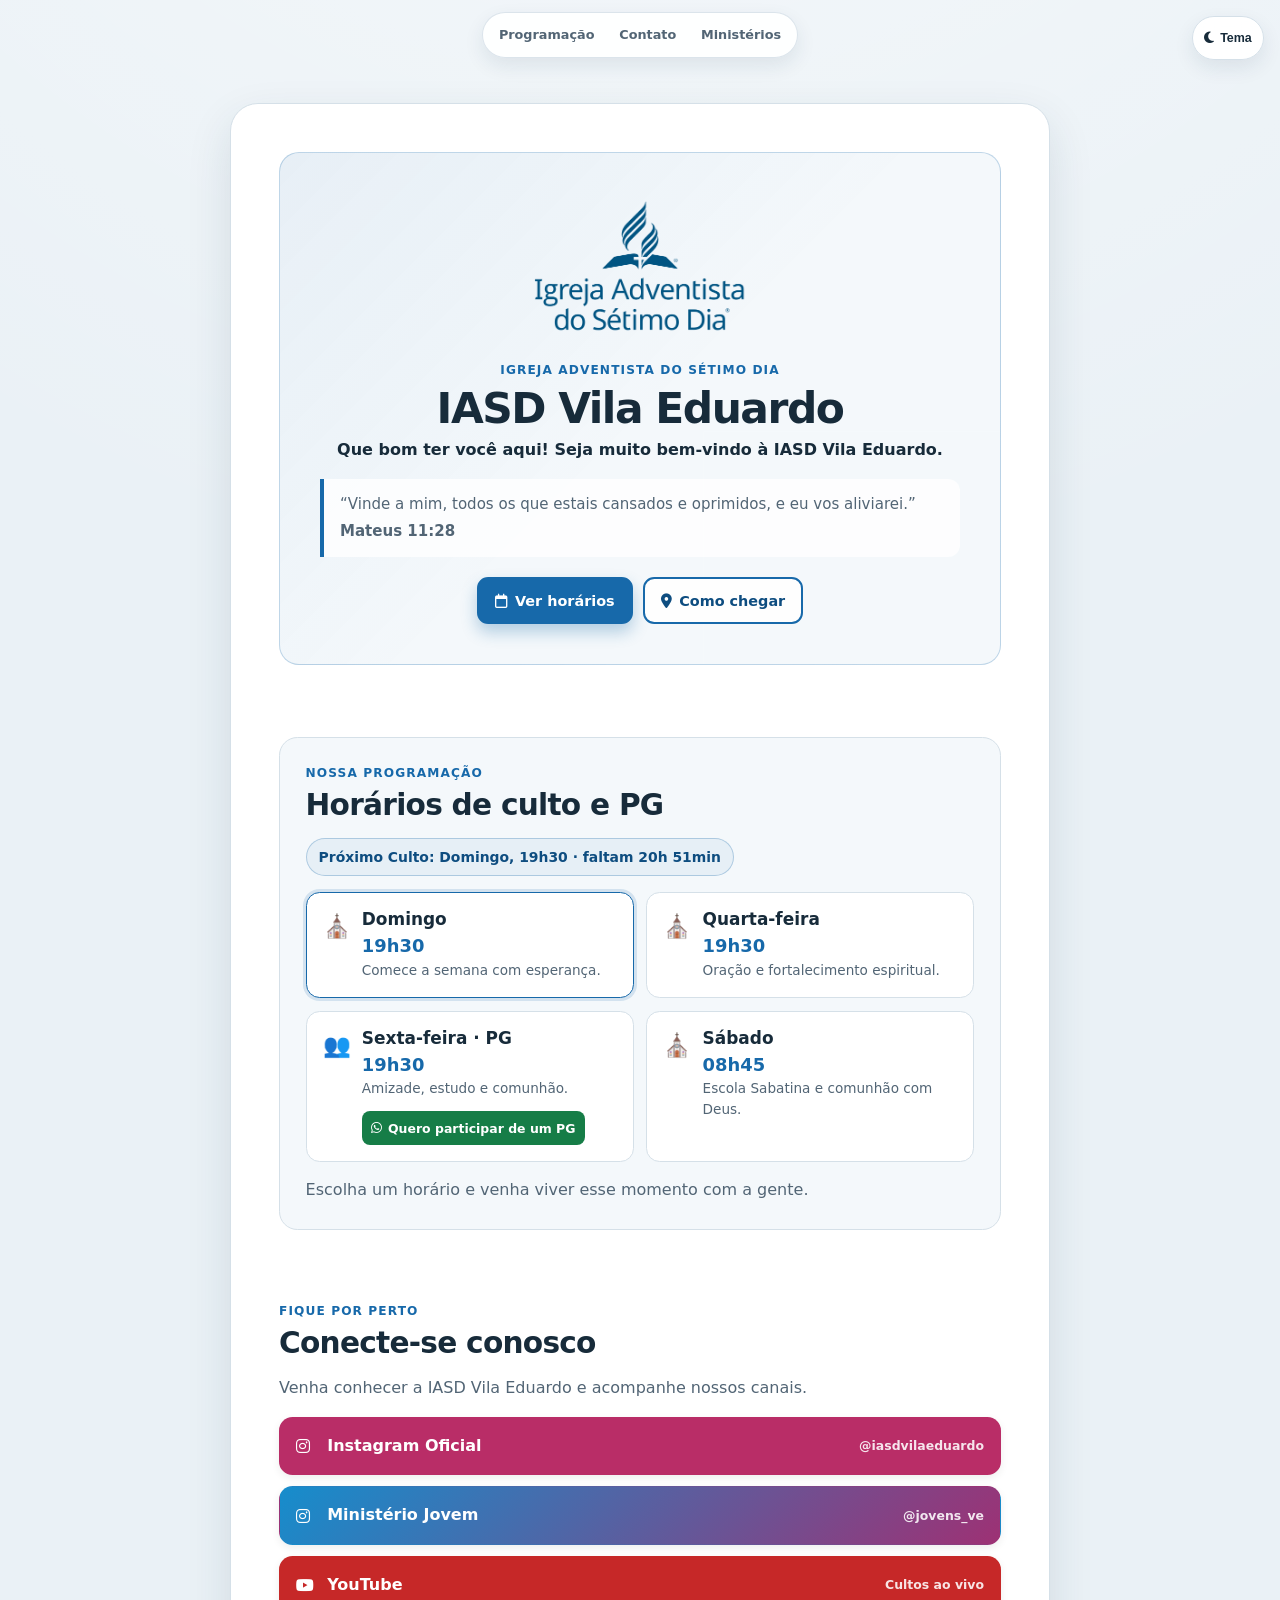
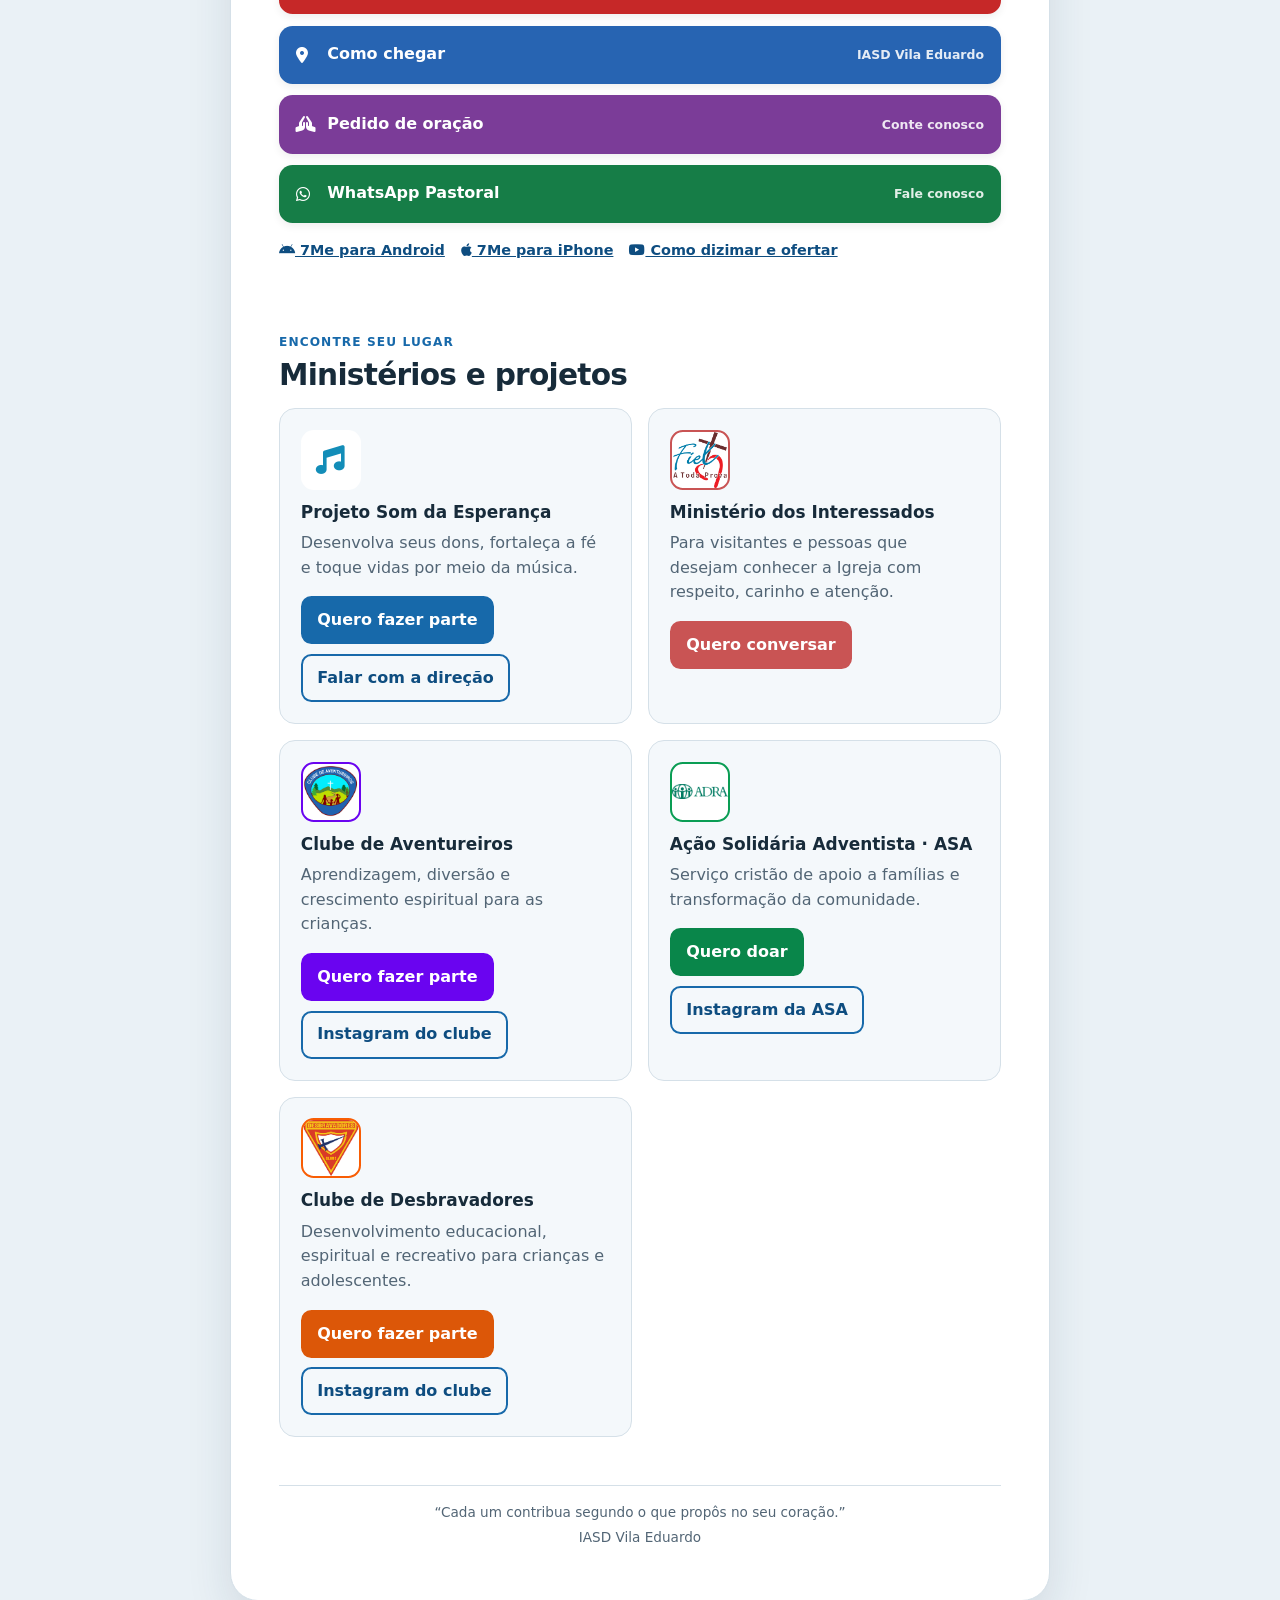
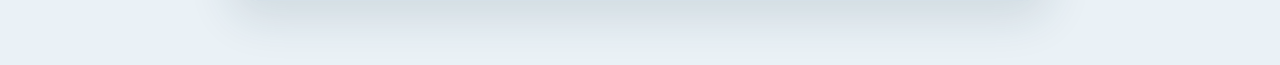
==== commit d8bbf164: "feat: destaca navegação e interações sutis" ====
--- a/index.html
+++ b/index.html
@@ -26,17 +26,27 @@
   <button class="theme-toggle" id="themeToggle" type="button" aria-pressed="false" aria-label="Ativar modo escuro">
     <i class="fa-solid fa-moon" aria-hidden="true"></i><span class="theme-toggle-label">Tema</span>
   </button>
+  <nav class="site-nav" aria-label="Navegação principal">
+    <a href="#programacao">Programação</a>
+    <a href="#conecte-se">Contato</a>
+    <a href="#ministerios">Ministérios</a>
+  </nav>
 
   <main class="page-shell" id="conteudo">
-    <header class="hero">
+    <header class="hero" data-reveal>
+      <div class="hero-art" aria-hidden="true"><img src="20260115_155504_0000.png" alt="" width="640" height="640"></div>
       <img class="logo" src="Igreja_Adventista_Dia.svg.png" alt="Logo da Igreja Adventista do Sétimo Dia" width="290" height="106">
       <p class="eyebrow">Igreja Adventista do Sétimo Dia</p>
       <h1>IASD Vila Eduardo</h1>
       <p class="welcome-message" id="welcomeMessage">Que bom ter você aqui!</p>
       <blockquote class="bible-verse" id="bibleVerse">“Porque Deus amou o mundo de tal maneira...” <cite>João 3:16</cite></blockquote>
+      <div class="hero-actions" aria-label="Acessos rápidos">
+        <a class="hero-primary" href="#programacao"><i class="fa-regular fa-calendar" aria-hidden="true"></i> Ver horários</a>
+        <a class="hero-secondary" href="https://maps.app.goo.gl/DUvuHEB5QrCCy7pg6" target="_blank" rel="noopener noreferrer"><i class="fa-solid fa-location-dot" aria-hidden="true"></i> Como chegar<span class="sr-only"> (abre em nova aba)</span></a>
+      </div>
     </header>
 
-    <section class="schedule-section" aria-labelledby="scheduleTitle">
+    <section class="schedule-section" id="programacao" aria-labelledby="scheduleTitle" data-reveal>
       <div class="section-heading">
         <p class="section-kicker">Nossa programação</p>
         <h2 id="scheduleTitle">Horários de culto e PG</h2>
@@ -59,7 +69,7 @@
       <p class="schedule-invite">Escolha um horário e venha viver esse momento com a gente.</p>
     </section>
 
-    <section class="channels-section" aria-labelledby="channelsTitle">
+    <section class="channels-section" id="conecte-se" aria-labelledby="channelsTitle" data-reveal>
       <div class="section-heading"><p class="section-kicker">Fique por perto</p><h2 id="channelsTitle">Conecte-se conosco</h2></div>
       <p>Venha conhecer a IASD Vila Eduardo e acompanhe nossos canais.</p>
       <nav class="link-list" aria-label="Canais e contatos da igreja">
@@ -73,7 +83,7 @@
       <div class="service-links" aria-label="Links para o aplicativo 7Me"><a href="https://play.google.com/store/apps/details?id=com.iatec.acms.me&pcampaignid=web_share" target="_blank" rel="noopener noreferrer"><i class="fa-brands fa-android" aria-hidden="true"></i> 7Me para Android</a><a href="https://apps.apple.com/br/app/7me/id1344775660" target="_blank" rel="noopener noreferrer"><i class="fa-brands fa-apple" aria-hidden="true"></i> 7Me para iPhone</a><a href="https://www.youtube.com/watch?v=TAvHXXeeRrU" target="_blank" rel="noopener noreferrer"><i class="fa-brands fa-youtube" aria-hidden="true"></i> Como dizimar e ofertar</a></div>
     </section>
 
-    <section class="departments-section" aria-labelledby="departmentsTitle">
+    <section class="departments-section" id="ministerios" aria-labelledby="departmentsTitle" data-reveal>
       <div class="section-heading"><p class="section-kicker">Encontre seu lugar</p><h2 id="departmentsTitle">Ministérios e projetos</h2></div>
       <div class="department-list">
         <article class="department-block music"><div class="department-icon" aria-hidden="true"><i class="fa-solid fa-music"></i></div><h3>Projeto Som da Esperança</h3><p>Desenvolva seus dons, fortaleça a fé e toque vidas por meio da música.</p><div class="button-group"><a class="btn-primary" href="https://docs.google.com/forms/d/e/1FAIpQLScjFRQxk7Um7dmExAbHUnxQKRTbGRZqGHrUypJ-QfggRBLfXg/viewform?usp=dialog" target="_blank" rel="noopener noreferrer">Quero fazer parte <span class="sr-only">(abre em nova aba)</span></a><a class="btn-secondary" href="https://wa.me/5587988688678" target="_blank" rel="noopener noreferrer">Falar com a direção</a></div></article>
--- a/assets/css/site.css
+++ b/assets/css/site.css
@@ -1,21 +1,67 @@
-:root { --bg: #edf2f6; --surface: #fff; --surface-alt: #f6f9fb; --text: #172b3a; --muted: #526575; --line: #d7e1e8; --accent: #1769aa; --focus: #0b75d1; --shadow: 0 18px 45px rgb(24 54 76 / .12); color-scheme: light; }
-html.dark-theme { --bg: #0d1c29; --surface: #102a43; --surface-alt: #15344f; --text: #f1f7fc; --muted: #bdd0df; --line: #2b4d67; --accent: #6dc4ff; --focus: #a8dcff; --shadow: 0 18px 45px rgb(0 0 0 / .35); color-scheme: dark; }
-html.sabbath-mode { --bg: #f5f1eb; --surface: #fffdf9; --surface-alt: #f8f2eb; --text: #3e352c; --muted: #6e6257; --line: #e7dacf; --accent: #a6633d; --focus: #8b4827; }
-html.sabbath-mode.dark-theme { --bg: #211b16; --surface: #2c241e; --surface-alt: #352b23; --text: #f3eae0; --muted: #d5c5b6; --line: #58473a; --accent: #e1a47d; --focus: #ffd1b1; }
+:root {
+  --bg: #eaf1f6; --surface: #ffffff; --surface-alt: #f4f8fb; --text: #172b3a;
+  --muted: #526575; --line: #d5e0e8; --accent: #1769aa; --accent-dark: #0e4d80;
+  --focus: #0b75d1; --shadow: 0 18px 45px rgb(24 54 76 / .12); --soft-shadow: 0 8px 20px rgb(24 54 76 / .09);
+  color-scheme: light;
+}
+html.dark-theme {
+  --bg: #0b1926; --surface: #102a43; --surface-alt: #15344f; --text: #f1f7fc;
+  --muted: #bdd0df; --line: #2b4d67; --accent: #6dc4ff; --accent-dark: #a8dcff;
+  --focus: #a8dcff; --shadow: 0 18px 45px rgb(0 0 0 / .35); --soft-shadow: 0 8px 20px rgb(0 0 0 / .24);
+  color-scheme: dark;
+}
+html.sabbath-mode { --bg: #f5f1eb; --surface: #fffdf9; --surface-alt: #f8f2eb; --text: #3e352c; --muted: #6e6257; --line: #e7dacf; --accent: #a6633d; --accent-dark: #814629; --focus: #8b4827; }
+html.sabbath-mode.dark-theme { --bg: #211b16; --surface: #2c241e; --surface-alt: #352b23; --text: #f3eae0; --muted: #d5c5b6; --line: #58473a; --accent: #e1a47d; --accent-dark: #ffd1b1; --focus: #ffd1b1; }
+
 * { box-sizing: border-box; }
-body { margin: 0; min-width: 320px; background: radial-gradient(circle at top, #fff8 0, transparent 38%), var(--bg); color: var(--text); font: 400 1rem/1.55 system-ui, -apple-system, "Segoe UI", sans-serif; }
-a { color: inherit; } .sr-only { position: absolute; width: 1px; height: 1px; padding: 0; margin: -1px; overflow: hidden; clip: rect(0, 0, 0, 0); white-space: nowrap; border: 0; }
-.skip-link { position: fixed; top: .75rem; left: .75rem; z-index: 20; padding: .7rem 1rem; border-radius: .5rem; background: var(--text); color: var(--surface); transform: translateY(-150%); } .skip-link:focus { transform: translateY(0); }
-.page-shell { width: min(100% - 2rem, 720px); margin: clamp(1rem, 4vw, 3rem) auto; padding: clamp(1.25rem, 4vw, 2.5rem); border: 1px solid var(--line); border-radius: 1.5rem; background: var(--surface); box-shadow: var(--shadow); }
-.hero { text-align: center; } .logo { display: block; width: min(100%, 290px); height: auto; margin: 0 auto 1rem; } .eyebrow, .section-kicker { margin: 0; color: var(--accent); font-size: .78rem; font-weight: 800; letter-spacing: .08em; text-transform: uppercase; } h1, h2, h3, p { margin-top: 0; } h1 { margin-bottom: .3rem; font-size: clamp(1.7rem, 6vw, 2.35rem); line-height: 1.1; } h2 { margin-bottom: 0; font-size: clamp(1.35rem, 4vw, 1.7rem); line-height: 1.2; } h3 { font-size: 1.05rem; line-height: 1.25; } .welcome-message { margin: 1rem 0; font-weight: 700; }
-.bible-verse { margin: 1.25rem 0 0; padding: 1rem 1.1rem; border-inline-start: 4px solid var(--accent); border-radius: 0 .75rem .75rem 0; background: var(--surface-alt); color: var(--muted); font-size: .95rem; text-align: left; } .bible-verse cite { display: block; margin-top: .25rem; font-style: normal; font-weight: 700; }
-section { margin-top: clamp(2.5rem, 6vw, 4rem); } .section-heading { margin-bottom: 1rem; } .schedule-section { padding: clamp(1rem, 3vw, 1.5rem); border: 1px solid var(--line); border-radius: 1rem; background: var(--surface-alt); } .schedule-countdown { display: inline-flex; margin-bottom: 1rem; padding: .4rem .7rem; border: 1px solid color-mix(in srgb, var(--accent), transparent 72%); border-radius: 999px; color: var(--muted); font-size: .88rem; font-weight: 650; }
-.schedule-grid { display: grid; grid-template-columns: repeat(2, minmax(0, 1fr)); gap: .8rem; padding: 0; margin: 0; list-style: none; } .schedule-card { display: flex; gap: .7rem; min-width: 0; padding: 1rem; border: 1px solid var(--line); border-radius: .85rem; background: var(--surface); } .schedule-card.is-next-event { border-color: var(--accent); box-shadow: 0 0 0 3px color-mix(in srgb, var(--accent), transparent 85%); } .schedule-icon { font-size: 1.4rem; } .schedule-card h3 { margin-bottom: .1rem; } .schedule-card p { margin-bottom: 0; color: var(--muted); font-size: .85rem; } .schedule-card .schedule-time { color: var(--accent); font-size: 1.1rem; font-weight: 800; } .schedule-invite { margin: 1rem 0 0; color: var(--muted); }
-.inline-action { display: inline-flex; gap: .35rem; align-items: center; margin-top: .75rem; color: #fff; font-size: .78rem; font-weight: 750; text-decoration: none; padding: .45rem .6rem; border-radius: .5rem; background: #168b4e; }
-.channels-section > p { color: var(--muted); } .link-list { display: grid; gap: .7rem; } .link { display: grid; grid-template-columns: 1.6rem 1fr auto; align-items: center; gap: .35rem; min-height: 3.5rem; padding: .7rem 1rem; border-radius: .8rem; color: #fff; font-weight: 750; text-decoration: none; } .link span { font-size: .78rem; font-weight: 600; opacity: .88; } .instagram { background: #b92d67; } .instagram-jovens { background: linear-gradient(135deg, #168dcc, #9d3174); } .youtube-official { background: #c62828; } .location { background: #2764b2; } .prayer { background: #7b3c98; } .whatsapp { background: #167d47; }
-.service-links { display: flex; flex-wrap: wrap; gap: .5rem 1rem; margin-top: 1rem; } .service-links a { color: var(--accent); font-size: .9rem; font-weight: 700; }
-.department-list { display: grid; gap: 1rem; } .department-block { padding: 1.25rem; border: 1px solid var(--line); border-radius: 1rem; background: var(--surface-alt); } .department-block h3 { margin-bottom: .5rem; } .department-block p { color: var(--muted); } .department-icon, .department-logo { display: grid; place-items: center; width: 3.75rem; height: 3.75rem; margin-bottom: .75rem; border-radius: .8rem; background: var(--surface); color: #138db8; font-size: 1.8rem; object-fit: contain; } .interessados .department-logo { border: 2px solid #c95454; } .aventureiros .department-logo { border: 2px solid #6a04f0; } .asa .department-logo { border: 2px solid #0a9d54; } .desbravadores .department-logo { border: 2px solid #f85d04; }
-.button-group { display: flex; flex-wrap: wrap; gap: .6rem; } .btn-primary, .btn-secondary { min-height: 2.75rem; padding: .6rem .9rem; border: 2px solid var(--accent); border-radius: .65rem; font-weight: 800; text-decoration: none; } .btn-primary { color: #fff; background: var(--accent); } .btn-secondary { color: var(--accent); background: transparent; } .interessados .btn-primary { background: #c95454; border-color: #c95454; } .aventureiros .btn-primary { background: #6a04f0; border-color: #6a04f0; } .asa .btn-primary { background: #09864a; border-color: #09864a; } .desbravadores .btn-primary { background: #dc5708; border-color: #dc5708; }
-footer { margin-top: 3rem; padding-top: 1rem; border-top: 1px solid var(--line); color: var(--muted); font-size: .85rem; text-align: center; } footer p { margin-bottom: .25rem; }
-.theme-toggle { position: fixed; top: 1rem; right: 1rem; z-index: 10; display: inline-flex; align-items: center; gap: .4rem; min-height: 2.75rem; padding: .55rem .7rem; border: 1px solid var(--line); border-radius: 999px; background: var(--surface); color: var(--text); box-shadow: 0 3px 12px rgb(0 0 0 / .12); cursor: pointer; } .theme-toggle-label { font-size: .78rem; font-weight: 700; }
-a:hover { filter: brightness(1.07); } a:focus-visible, button:focus-visible { outline: 3px solid var(--focus); outline-offset: 3px; } @media (max-width: 540px) { .page-shell { width: min(100% - 1rem, 720px); padding: 1.25rem; border-radius: 1rem; } .theme-toggle-label { display: none; } .schedule-grid { grid-template-columns: 1fr; } .link { grid-template-columns: 1.6rem 1fr; } .link span:not(.sr-only) { grid-column: 2; } } @media (min-width: 600px) { .department-list { grid-template-columns: repeat(2, minmax(0, 1fr)); } } @media (prefers-reduced-motion: reduce) { *, *::before, *::after { scroll-behavior: auto !important; transition: none !important; animation: none !important; } }
+html { scroll-behavior: smooth; scroll-padding-top: 5rem; }
+body { min-width: 320px; margin: 0; background: radial-gradient(circle at 50% -20%, #ffffffa8 0, transparent 32%), var(--bg); color: var(--text); font: 400 1rem/1.55 system-ui, -apple-system, "Segoe UI", sans-serif; }
+a { color: inherit; } h1, h2, h3, p { margin-top: 0; } h1, h2, h3 { text-wrap: balance; }
+.sr-only { position: absolute; width: 1px; height: 1px; padding: 0; margin: -1px; overflow: hidden; clip: rect(0, 0, 0, 0); white-space: nowrap; border: 0; }
+.skip-link { position: fixed; top: .75rem; left: .75rem; z-index: 30; padding: .7rem 1rem; border-radius: .5rem; background: var(--text); color: var(--surface); transform: translateY(-180%); transition: transform .2s ease; }
+.skip-link:focus { transform: translateY(0); }
+
+.site-nav { position: sticky; top: .75rem; z-index: 10; display: flex; justify-content: center; gap: .25rem; width: fit-content; max-width: calc(100% - 6rem); margin: .75rem auto -1.2rem; padding: .35rem; border: 1px solid color-mix(in srgb, var(--line), transparent 15%); border-radius: 999px; background: color-mix(in srgb, var(--surface), transparent 8%); box-shadow: var(--soft-shadow); backdrop-filter: blur(12px); }
+.site-nav a { padding: .4rem .65rem; border-radius: 999px; color: var(--muted); font-size: .8rem; font-weight: 750; text-decoration: none; }
+.site-nav a:hover { background: var(--surface-alt); color: var(--accent-dark); }
+
+.page-shell { width: min(100% - 2rem, 820px); margin: clamp(2rem, 6vw, 4rem) auto; padding: clamp(1.25rem, 4vw, 3rem); border: 1px solid var(--line); border-radius: 1.75rem; background: var(--surface); box-shadow: var(--shadow); overflow: clip; }
+.hero { position: relative; isolation: isolate; padding: clamp(1.5rem, 4vw, 2.5rem); border: 1px solid color-mix(in srgb, var(--accent), transparent 76%); border-radius: 1.25rem; background: linear-gradient(135deg, color-mix(in srgb, var(--accent), transparent 94%), transparent 52%), var(--surface-alt); text-align: center; overflow: hidden; }
+.hero-art { position: absolute; inset: auto -7rem -15rem auto; z-index: -1; width: 29rem; pointer-events: none; opacity: .045; }
+.hero-art img { width: 100%; height: auto; filter: brightness(0) invert(1); }
+.logo { display: block; width: min(100%, 290px); height: auto; margin: 0 auto 1rem; }
+.eyebrow, .section-kicker { margin-bottom: .35rem; color: var(--accent); font-size: .76rem; font-weight: 850; letter-spacing: .09em; text-transform: uppercase; }
+h1 { margin-bottom: .4rem; font-size: clamp(1.85rem, 6vw, 2.65rem); line-height: 1.08; letter-spacing: -.035em; }
+h2 { margin-bottom: 0; font-size: clamp(1.45rem, 4vw, 1.85rem); line-height: 1.15; letter-spacing: -.025em; }
+h3 { font-size: 1.06rem; line-height: 1.25; }
+.welcome-message { margin-bottom: 1rem; font-weight: 700; }
+.bible-verse { max-width: 42rem; margin: 1rem auto 0; padding: .9rem 1rem; border-inline-start: 4px solid var(--accent); border-radius: 0 .75rem .75rem 0; background: color-mix(in srgb, var(--surface), transparent 20%); color: var(--muted); font-size: .94rem; text-align: left; }
+.bible-verse cite { display: block; margin-top: .2rem; font-style: normal; font-weight: 750; }
+.hero-actions { display: flex; flex-wrap: wrap; justify-content: center; gap: .65rem; margin-top: 1.25rem; }
+.hero-primary, .hero-secondary { display: inline-flex; align-items: center; justify-content: center; gap: .45rem; min-height: 2.8rem; padding: .65rem 1rem; border: 2px solid var(--accent); border-radius: .7rem; font-size: .9rem; font-weight: 800; text-decoration: none; transition: transform .2s ease, box-shadow .2s ease, background-color .2s ease; }
+.hero-primary { background: var(--accent); color: #fff; box-shadow: 0 8px 16px color-mix(in srgb, var(--accent), transparent 70%); }
+.hero-secondary { color: var(--accent-dark); background: color-mix(in srgb, var(--surface), transparent 12%); }
+
+section { margin-top: clamp(2.75rem, 7vw, 4.5rem); }
+.section-heading { margin-bottom: 1rem; }
+.schedule-section { padding: clamp(1rem, 3vw, 1.6rem); border: 1px solid var(--line); border-radius: 1.15rem; background: var(--surface-alt); }
+.schedule-countdown { display: inline-flex; margin-bottom: 1rem; padding: .45rem .75rem; border: 1px solid color-mix(in srgb, var(--accent), transparent 72%); border-radius: 999px; color: var(--accent-dark); background: color-mix(in srgb, var(--accent), transparent 94%); font-size: .87rem; font-weight: 750; }
+.schedule-grid { display: grid; grid-template-columns: repeat(2, minmax(0, 1fr)); gap: .8rem; padding: 0; margin: 0; list-style: none; }
+.schedule-card { display: flex; gap: .7rem; min-width: 0; padding: 1rem; border: 1px solid var(--line); border-radius: .85rem; background: var(--surface); box-shadow: 0 1px 0 rgb(255 255 255 / .3) inset; transition: transform .2s ease, border-color .2s ease, box-shadow .2s ease; }
+.schedule-card:hover { transform: translateY(-2px); border-color: color-mix(in srgb, var(--accent), var(--line) 55%); box-shadow: var(--soft-shadow); }
+.schedule-card.is-next-event { border-color: var(--accent); box-shadow: 0 0 0 3px color-mix(in srgb, var(--accent), transparent 85%); }
+.schedule-icon { font-size: 1.4rem; }.schedule-card h3 { margin-bottom: .1rem; }.schedule-card p { margin-bottom: 0; color: var(--muted); font-size: .85rem; }.schedule-card .schedule-time { color: var(--accent); font-size: 1.12rem; font-weight: 850; }.schedule-invite { margin: 1rem 0 0; color: var(--muted); }
+.inline-action { display: inline-flex; gap: .35rem; align-items: center; margin-top: .75rem; padding: .45rem .6rem; border-radius: .5rem; background: #167d47; color: #fff; font-size: .78rem; font-weight: 750; text-decoration: none; }
+
+.channels-section > p { color: var(--muted); }.link-list { display: grid; gap: .7rem; }.link { display: grid; grid-template-columns: 1.6rem 1fr auto; align-items: center; gap: .35rem; min-height: 3.65rem; padding: .75rem 1rem; border: 1px solid transparent; border-radius: .85rem; color: #fff; font-weight: 750; text-decoration: none; box-shadow: 0 3px 8px rgb(0 0 0 / .07); transition: transform .2s ease, box-shadow .2s ease, filter .2s ease; }.link:hover { transform: translateY(-2px); box-shadow: 0 9px 18px rgb(0 0 0 / .13); }.link span { font-size: .78rem; font-weight: 600; opacity: .88; }.instagram { background: #b92d67; }.instagram-jovens { background: linear-gradient(135deg, #168dcc, #9d3174); }.youtube-official { background: #c62828; }.location { background: #2764b2; }.prayer { background: #7b3c98; }.whatsapp { background: #167d47; }
+.service-links { display: flex; flex-wrap: wrap; gap: .5rem 1rem; margin-top: 1rem; }.service-links a { color: var(--accent-dark); font-size: .9rem; font-weight: 750; }
+
+.department-list { display: grid; gap: 1rem; }.department-block { position: relative; padding: 1.3rem; border: 1px solid var(--line); border-radius: 1rem; background: var(--surface-alt); overflow: hidden; transition: transform .2s ease, border-color .2s ease, box-shadow .2s ease; }.department-block:hover { transform: translateY(-3px); border-color: color-mix(in srgb, var(--accent), var(--line) 55%); box-shadow: var(--soft-shadow); }.department-block h3 { margin-bottom: .5rem; }.department-block p { color: var(--muted); }.department-icon, .department-logo { display: grid; place-items: center; width: 3.75rem; height: 3.75rem; margin-bottom: .75rem; border-radius: .8rem; background: var(--surface); color: #138db8; font-size: 1.8rem; object-fit: contain; }.interessados .department-logo { border: 2px solid #c95454; }.aventureiros .department-logo { border: 2px solid #6a04f0; }.asa .department-logo { border: 2px solid #0a9d54; }.desbravadores .department-logo { border: 2px solid #f85d04; }
+.button-group { display: flex; flex-wrap: wrap; gap: .6rem; }.btn-primary, .btn-secondary { display: inline-flex; align-items: center; justify-content: center; min-height: 2.75rem; padding: .6rem .9rem; border: 2px solid var(--accent); border-radius: .65rem; font-weight: 800; text-decoration: none; transition: transform .2s ease, box-shadow .2s ease; }.btn-primary { color: #fff; background: var(--accent); }.btn-secondary { color: var(--accent-dark); background: transparent; }.interessados .btn-primary { background: #c95454; border-color: #c95454; }.aventureiros .btn-primary { background: #6a04f0; border-color: #6a04f0; }.asa .btn-primary { background: #09864a; border-color: #09864a; }.desbravadores .btn-primary { background: #dc5708; border-color: #dc5708; }
+footer { margin-top: 3rem; padding-top: 1rem; border-top: 1px solid var(--line); color: var(--muted); font-size: .85rem; text-align: center; }footer p { margin-bottom: .25rem; }
+.theme-toggle { position: fixed; top: 1rem; right: 1rem; z-index: 20; display: inline-flex; align-items: center; gap: .4rem; min-height: 2.75rem; padding: .55rem .7rem; border: 1px solid var(--line); border-radius: 999px; background: color-mix(in srgb, var(--surface), transparent 5%); color: var(--text); box-shadow: var(--soft-shadow); backdrop-filter: blur(12px); cursor: pointer; }.theme-toggle-label { font-size: .78rem; font-weight: 750; }
+a:focus-visible, button:focus-visible { outline: 3px solid var(--focus); outline-offset: 3px; }.hero-primary:hover, .hero-secondary:hover, .btn-primary:hover, .btn-secondary:hover { transform: translateY(-2px); box-shadow: var(--soft-shadow); }
+html.js-enabled [data-reveal] { opacity: 0; transform: translateY(14px); transition: opacity .5s ease, transform .5s ease; }html.js-enabled [data-reveal].is-visible { opacity: 1; transform: translateY(0); }
+@media (max-width: 540px) { .site-nav { max-width: calc(100% - 4.75rem); }.site-nav a { padding-inline: .5rem; font-size: .74rem; }.page-shell { width: min(100% - 1rem, 820px); padding: 1rem; border-radius: 1rem; }.hero { padding: 1.35rem 1rem; }.theme-toggle-label { display: none; }.schedule-grid { grid-template-columns: 1fr; }.link { grid-template-columns: 1.6rem 1fr; }.link span:not(.sr-only) { grid-column: 2; }.hero-actions { flex-direction: column; }.hero-actions a { width: 100%; }.button-group > * { flex: 1 1 100%; } }
+@media (min-width: 640px) { .department-list { grid-template-columns: repeat(2, minmax(0, 1fr)); } }
+@media (prefers-reduced-motion: reduce) { html { scroll-behavior: auto; }*, *::before, *::after { transition: none !important; animation: none !important; } }
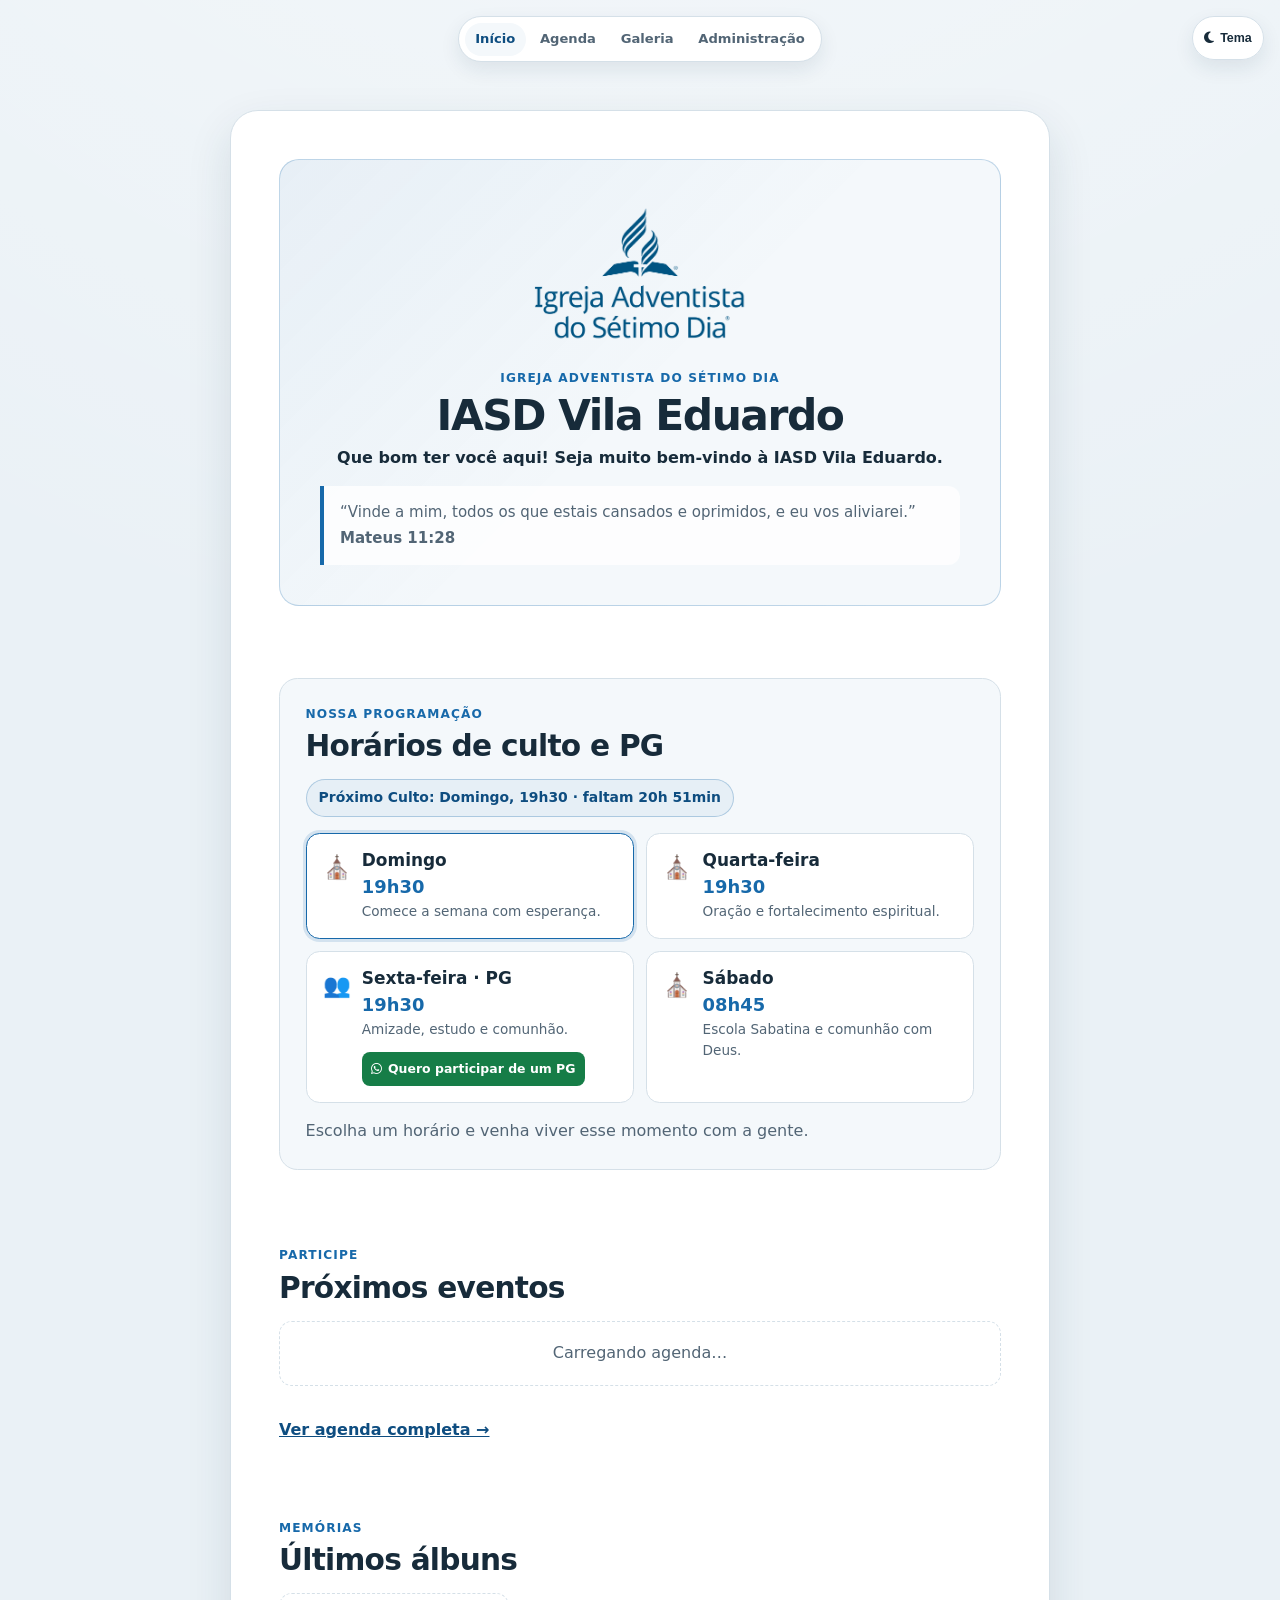
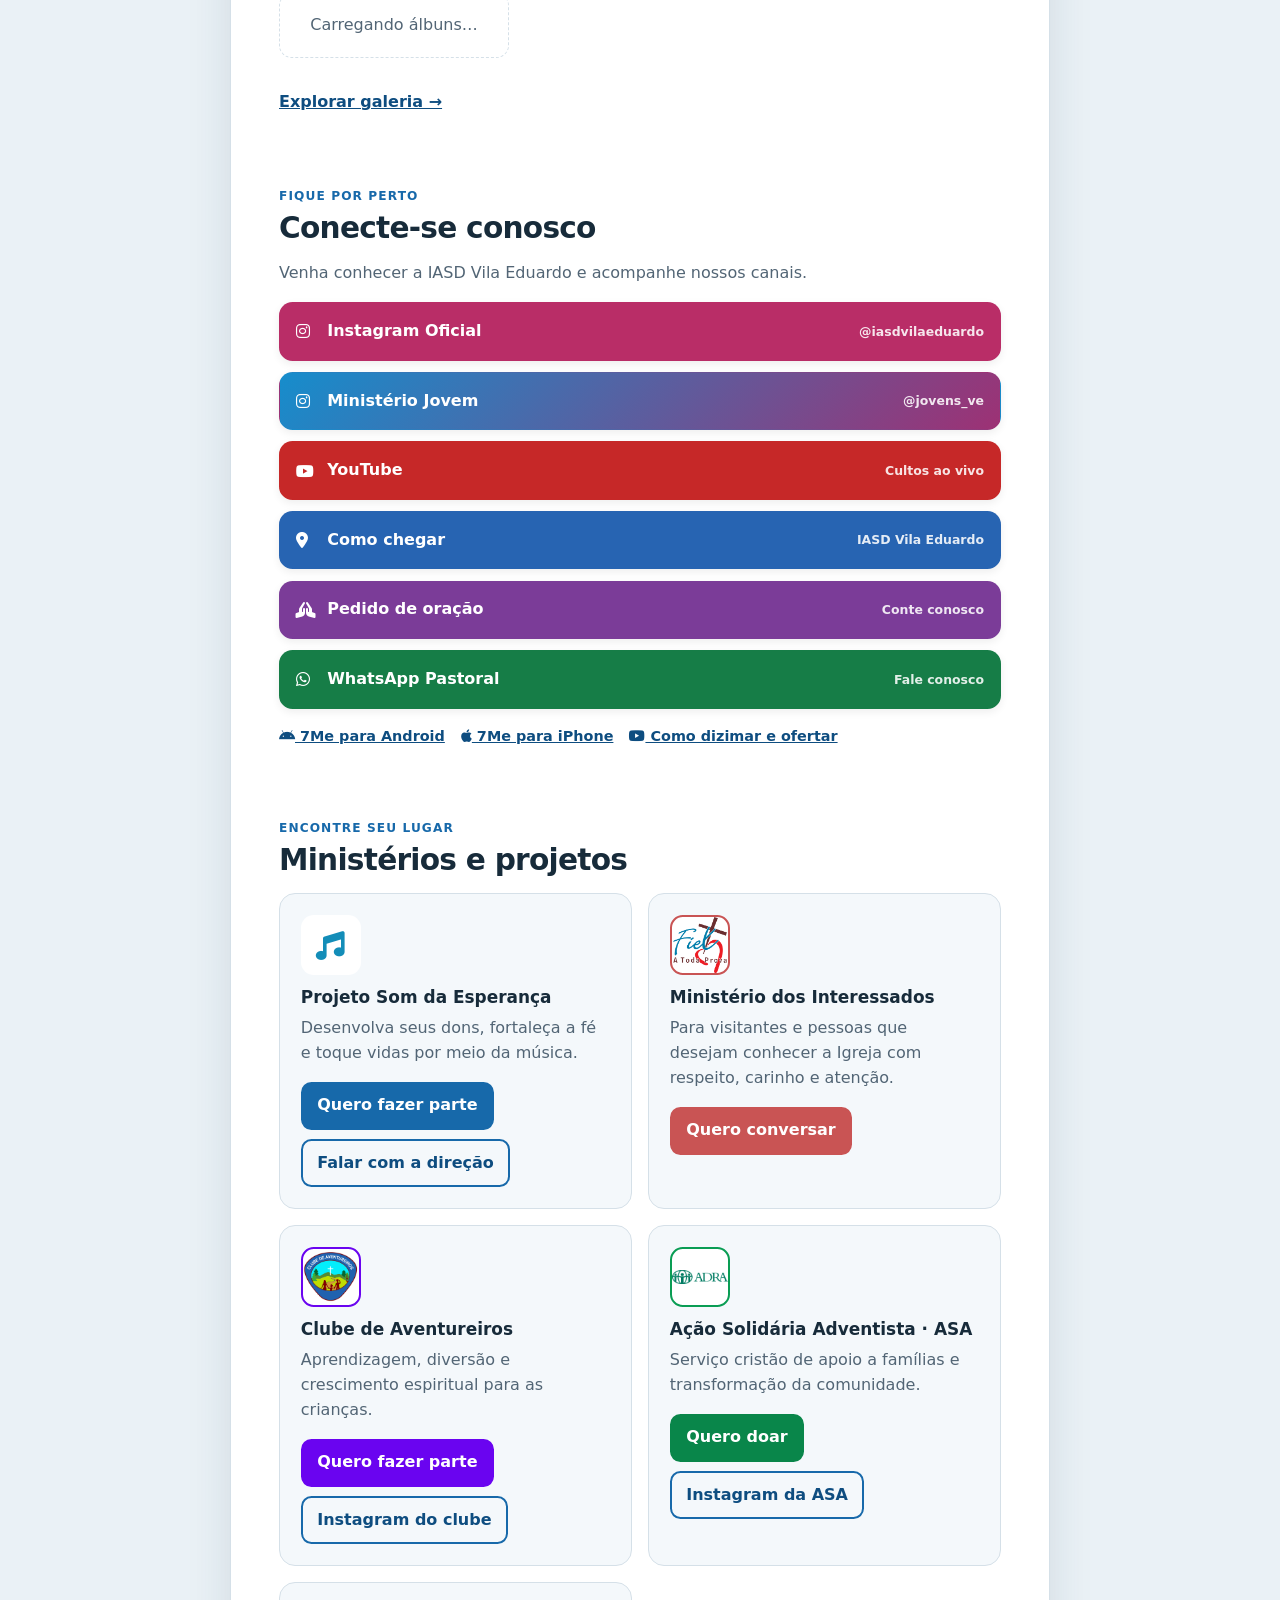
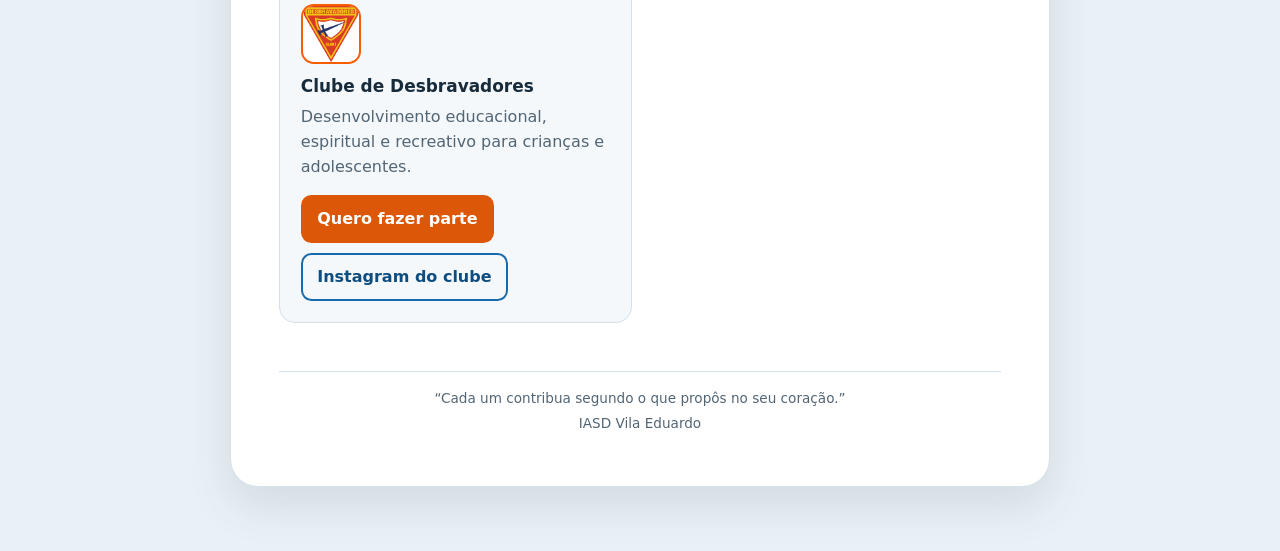
==== commit e7183176: "feat: adiciona portal integrado ao Supabase" ====
--- a/index.html
+++ b/index.html
@@ -1,4 +1,4 @@
-<!doctype html>
+﻿<!doctype html>
 <html lang="pt-BR">
 <head>
   <meta charset="utf-8">
@@ -12,6 +12,7 @@
   <meta property="og:description" content="Participe dos cultos, Pequenos Grupos e ministérios da IASD Vila Eduardo.">
   <meta property="og:image" content="Igreja_Adventista_Dia.svg.png">
   <meta property="og:type" content="website">
+  <link rel="canonical" href="https://iasdvilaeduardo.github.io/iasd/">
   <meta name="twitter:card" content="summary_large_image">
   <title>IASD Vila Eduardo | Igreja Adventista do Sétimo Dia</title>
   <link rel="preconnect" href="https://cdnjs.cloudflare.com" crossorigin>
@@ -26,27 +27,20 @@
   <button class="theme-toggle" id="themeToggle" type="button" aria-pressed="false" aria-label="Ativar modo escuro">
     <i class="fa-solid fa-moon" aria-hidden="true"></i><span class="theme-toggle-label">Tema</span>
   </button>
-  <nav class="site-nav" aria-label="Navegação principal">
-    <a href="#programacao">Programação</a>
-    <a href="#conecte-se">Contato</a>
-    <a href="#ministerios">Ministérios</a>
+  <nav class="portal-nav" aria-label="Navegação do portal">
+    <a href="index.html" aria-current="page">Início</a><a href="agenda.html">Agenda</a><a href="gallery.html">Galeria</a><a href="admin/">Administração</a>
   </nav>
 
   <main class="page-shell" id="conteudo">
-    <header class="hero" data-reveal>
-      <div class="hero-art" aria-hidden="true"><img src="20260115_155504_0000.png" alt="" width="640" height="640"></div>
+    <header class="hero">
       <img class="logo" src="Igreja_Adventista_Dia.svg.png" alt="Logo da Igreja Adventista do Sétimo Dia" width="290" height="106">
       <p class="eyebrow">Igreja Adventista do Sétimo Dia</p>
       <h1>IASD Vila Eduardo</h1>
       <p class="welcome-message" id="welcomeMessage">Que bom ter você aqui!</p>
       <blockquote class="bible-verse" id="bibleVerse">“Porque Deus amou o mundo de tal maneira...” <cite>João 3:16</cite></blockquote>
-      <div class="hero-actions" aria-label="Acessos rápidos">
-        <a class="hero-primary" href="#programacao"><i class="fa-regular fa-calendar" aria-hidden="true"></i> Ver horários</a>
-        <a class="hero-secondary" href="https://maps.app.goo.gl/DUvuHEB5QrCCy7pg6" target="_blank" rel="noopener noreferrer"><i class="fa-solid fa-location-dot" aria-hidden="true"></i> Como chegar<span class="sr-only"> (abre em nova aba)</span></a>
-      </div>
     </header>
 
-    <section class="schedule-section" id="programacao" aria-labelledby="scheduleTitle" data-reveal>
+    <section class="schedule-section" aria-labelledby="scheduleTitle">
       <div class="section-heading">
         <p class="section-kicker">Nossa programação</p>
         <h2 id="scheduleTitle">Horários de culto e PG</h2>
@@ -69,7 +63,19 @@
       <p class="schedule-invite">Escolha um horário e venha viver esse momento com a gente.</p>
     </section>
 
-    <section class="channels-section" id="conecte-se" aria-labelledby="channelsTitle" data-reveal>
+    <section class="dynamic-section" aria-labelledby="eventsHomeTitle">
+      <div class="section-heading"><p class="section-kicker">Participe</p><h2 id="eventsHomeTitle">Próximos eventos</h2></div>
+      <div class="content-grid" id="upcomingEvents" aria-live="polite"><p class="empty-state">Carregando agenda…</p></div>
+      <a class="text-link" href="agenda.html">Ver agenda completa →</a>
+    </section>
+
+    <section class="dynamic-section" aria-labelledby="albumsHomeTitle">
+      <div class="section-heading"><p class="section-kicker">Memórias</p><h2 id="albumsHomeTitle">Últimos álbuns</h2></div>
+      <div class="content-grid albums-grid" id="featuredAlbums" aria-live="polite"><p class="empty-state">Carregando álbuns…</p></div>
+      <a class="text-link" href="gallery.html">Explorar galeria →</a>
+    </section>
+
+    <section class="channels-section" aria-labelledby="channelsTitle">
       <div class="section-heading"><p class="section-kicker">Fique por perto</p><h2 id="channelsTitle">Conecte-se conosco</h2></div>
       <p>Venha conhecer a IASD Vila Eduardo e acompanhe nossos canais.</p>
       <nav class="link-list" aria-label="Canais e contatos da igreja">
@@ -83,7 +89,7 @@
       <div class="service-links" aria-label="Links para o aplicativo 7Me"><a href="https://play.google.com/store/apps/details?id=com.iatec.acms.me&pcampaignid=web_share" target="_blank" rel="noopener noreferrer"><i class="fa-brands fa-android" aria-hidden="true"></i> 7Me para Android</a><a href="https://apps.apple.com/br/app/7me/id1344775660" target="_blank" rel="noopener noreferrer"><i class="fa-brands fa-apple" aria-hidden="true"></i> 7Me para iPhone</a><a href="https://www.youtube.com/watch?v=TAvHXXeeRrU" target="_blank" rel="noopener noreferrer"><i class="fa-brands fa-youtube" aria-hidden="true"></i> Como dizimar e ofertar</a></div>
     </section>
 
-    <section class="departments-section" id="ministerios" aria-labelledby="departmentsTitle" data-reveal>
+    <section class="departments-section" aria-labelledby="departmentsTitle">
       <div class="section-heading"><p class="section-kicker">Encontre seu lugar</p><h2 id="departmentsTitle">Ministérios e projetos</h2></div>
       <div class="department-list">
         <article class="department-block music"><div class="department-icon" aria-hidden="true"><i class="fa-solid fa-music"></i></div><h3>Projeto Som da Esperança</h3><p>Desenvolva seus dons, fortaleça a fé e toque vidas por meio da música.</p><div class="button-group"><a class="btn-primary" href="https://docs.google.com/forms/d/e/1FAIpQLScjFRQxk7Um7dmExAbHUnxQKRTbGRZqGHrUypJ-QfggRBLfXg/viewform?usp=dialog" target="_blank" rel="noopener noreferrer">Quero fazer parte <span class="sr-only">(abre em nova aba)</span></a><a class="btn-secondary" href="https://wa.me/5587988688678" target="_blank" rel="noopener noreferrer">Falar com a direção</a></div></article>
@@ -95,6 +101,9 @@
     </section>
     <footer><p>“Cada um contribua segundo o que propôs no seu coração.”</p><p>IASD Vila Eduardo</p></footer>
   </main>
+  <script src="assets/js/config.js"></script>
+  <script src="assets/js/analytics.js"></script>
   <script src="assets/js/site.js" defer></script>
+  <script type="module" src="assets/js/dynamic-content.js"></script>
 </body>
 </html>
--- a/assets/css/site.css
+++ b/assets/css/site.css
@@ -65,3 +65,9 @@
 @media (max-width: 540px) { .site-nav { max-width: calc(100% - 4.75rem); }.site-nav a { padding-inline: .5rem; font-size: .74rem; }.page-shell { width: min(100% - 1rem, 820px); padding: 1rem; border-radius: 1rem; }.hero { padding: 1.35rem 1rem; }.theme-toggle-label { display: none; }.schedule-grid { grid-template-columns: 1fr; }.link { grid-template-columns: 1.6rem 1fr; }.link span:not(.sr-only) { grid-column: 2; }.hero-actions { flex-direction: column; }.hero-actions a { width: 100%; }.button-group > * { flex: 1 1 100%; } }
 @media (min-width: 640px) { .department-list { grid-template-columns: repeat(2, minmax(0, 1fr)); } }
 @media (prefers-reduced-motion: reduce) { html { scroll-behavior: auto; }*, *::before, *::after { transition: none !important; animation: none !important; } }
+
+/* Portal dinâmico */
+.portal-nav { position: relative; z-index: 10; display: flex; justify-content: center; flex-wrap: wrap; gap: .25rem; margin: 1rem auto -1rem; padding: .35rem; width: fit-content; border: 1px solid var(--line); border-radius: 999px; background: var(--surface); box-shadow: var(--soft-shadow); }
+.portal-nav a { padding: .4rem .65rem; border-radius: 999px; color: var(--muted); font-size: .82rem; font-weight: 750; text-decoration: none; }.portal-nav a[aria-current="page"], .portal-nav a:hover { background: var(--surface-alt); color: var(--accent-dark); }.dynamic-section { padding-top: .25rem; }.content-grid { display: grid; gap: 1rem; }.event-card, .album-card, .gallery-album { overflow: hidden; border: 1px solid var(--line); border-radius: 1rem; background: var(--surface-alt); }.event-card { display: grid; grid-template-columns: 10rem 1fr; }.event-card img { width: 100%; height: 100%; min-height: 10rem; object-fit: cover; }.event-card > div, .album-card > div { padding: 1rem 1.15rem; }.card-kicker { margin-bottom: .25rem; color: var(--accent); font-size: .75rem; font-weight: 800; text-transform: uppercase; letter-spacing: .05em; }.event-card h3, .event-card h2, .album-card h3, .album-card h2 { margin-bottom: .4rem; }.event-card p:last-child, .album-card p:last-child { margin-bottom: 0; color: var(--muted); }.event-meta { color: var(--accent-dark) !important; font-weight: 700; font-size: .9rem; }.albums-grid { grid-template-columns: repeat(3, minmax(0,1fr)); }.album-card { display: block; color: inherit; text-decoration: none; }.album-card img, .album-placeholder { display: grid; place-items: center; width: 100%; aspect-ratio: 4/3; object-fit: cover; background: var(--line); font-size: 2rem; }.empty-state { padding: 1.2rem; border: 1px dashed var(--line); border-radius: .8rem; color: var(--muted); text-align: center; }.text-link { display: inline-block; margin-top: 1rem; color: var(--accent-dark); font-weight: 800; }.page-header { padding: 2rem 0 .5rem; text-align: center; }.page-header > p:last-child { color: var(--muted); }.agenda-grid { max-width: 50rem; margin: auto; }.gallery-album { margin-bottom: 1.5rem; }.photo-grid { display: grid; grid-template-columns: repeat(auto-fill,minmax(9rem,1fr)); gap: .35rem; padding: .35rem; }.photo-grid button { padding: 0; border: 0; background: none; cursor: zoom-in; }.photo-grid img { display: block; width: 100%; aspect-ratio: 1; object-fit: cover; }.lightbox { width: min(96vw, 1100px); padding: 0; border: 0; background: #05090d; }.lightbox::backdrop { background: rgb(0 0 0 / .85); }.lightbox img { display: block; width: 100%; max-height: 85vh; object-fit: contain; }.lightbox button { position: absolute; top: 50%; border: 0; color: #fff; background: rgb(0 0 0 / .5); font-size: 2rem; cursor: pointer; }.lightbox-close { top: .5rem !important; right: .5rem; }.lightbox-previous { left: .5rem; }.lightbox-next { right: .5rem; }
+.admin-body { min-height: 100vh; }.admin-shell { width: min(100% - 2rem, 1100px); margin: 2rem auto; padding: clamp(1.25rem,4vw,3rem); border: 1px solid var(--line); border-radius: 1.5rem; background: var(--surface); box-shadow: var(--shadow); }.admin-top { display: flex; justify-content: space-between; gap: 1rem; align-items: start; }.admin-grid { display: grid; grid-template-columns: repeat(2,minmax(0,1fr)); gap: 1.5rem; }.admin-form { display: grid; gap: .8rem; }.admin-form label { display: grid; gap: .3rem; font-weight: 700; }.admin-form input, .admin-form textarea { width: 100%; padding: .7rem; border: 1px solid var(--line); border-radius: .5rem; color: var(--text); background: var(--surface-alt); font: inherit; }.check-label { display: flex !important; align-items: center; }.check-label input { width: auto; }.form-status { min-height: 1.5em; color: var(--accent-dark); font-weight: 700; }.admin-list { display: grid; gap: .5rem; }.admin-list div { display: flex; align-items: center; gap: .7rem; padding: .7rem; border: 1px solid var(--line); border-radius: .5rem; }.admin-list span { flex: 1; color: var(--muted); font-size: .9rem; }.admin-list button { border: 0; color: #fff; background: #b42318; border-radius: .4rem; padding: .4rem .6rem; cursor: pointer; }
+@media (max-width: 640px) { .portal-nav { margin-top: .75rem; }.albums-grid, .admin-grid { grid-template-columns: 1fr; }.event-card { grid-template-columns: 1fr; }.event-card img { max-height: 14rem; }.admin-top { display: grid; }.admin-list div { align-items: start; flex-wrap: wrap; }.admin-list span { flex-basis: 100%; } }
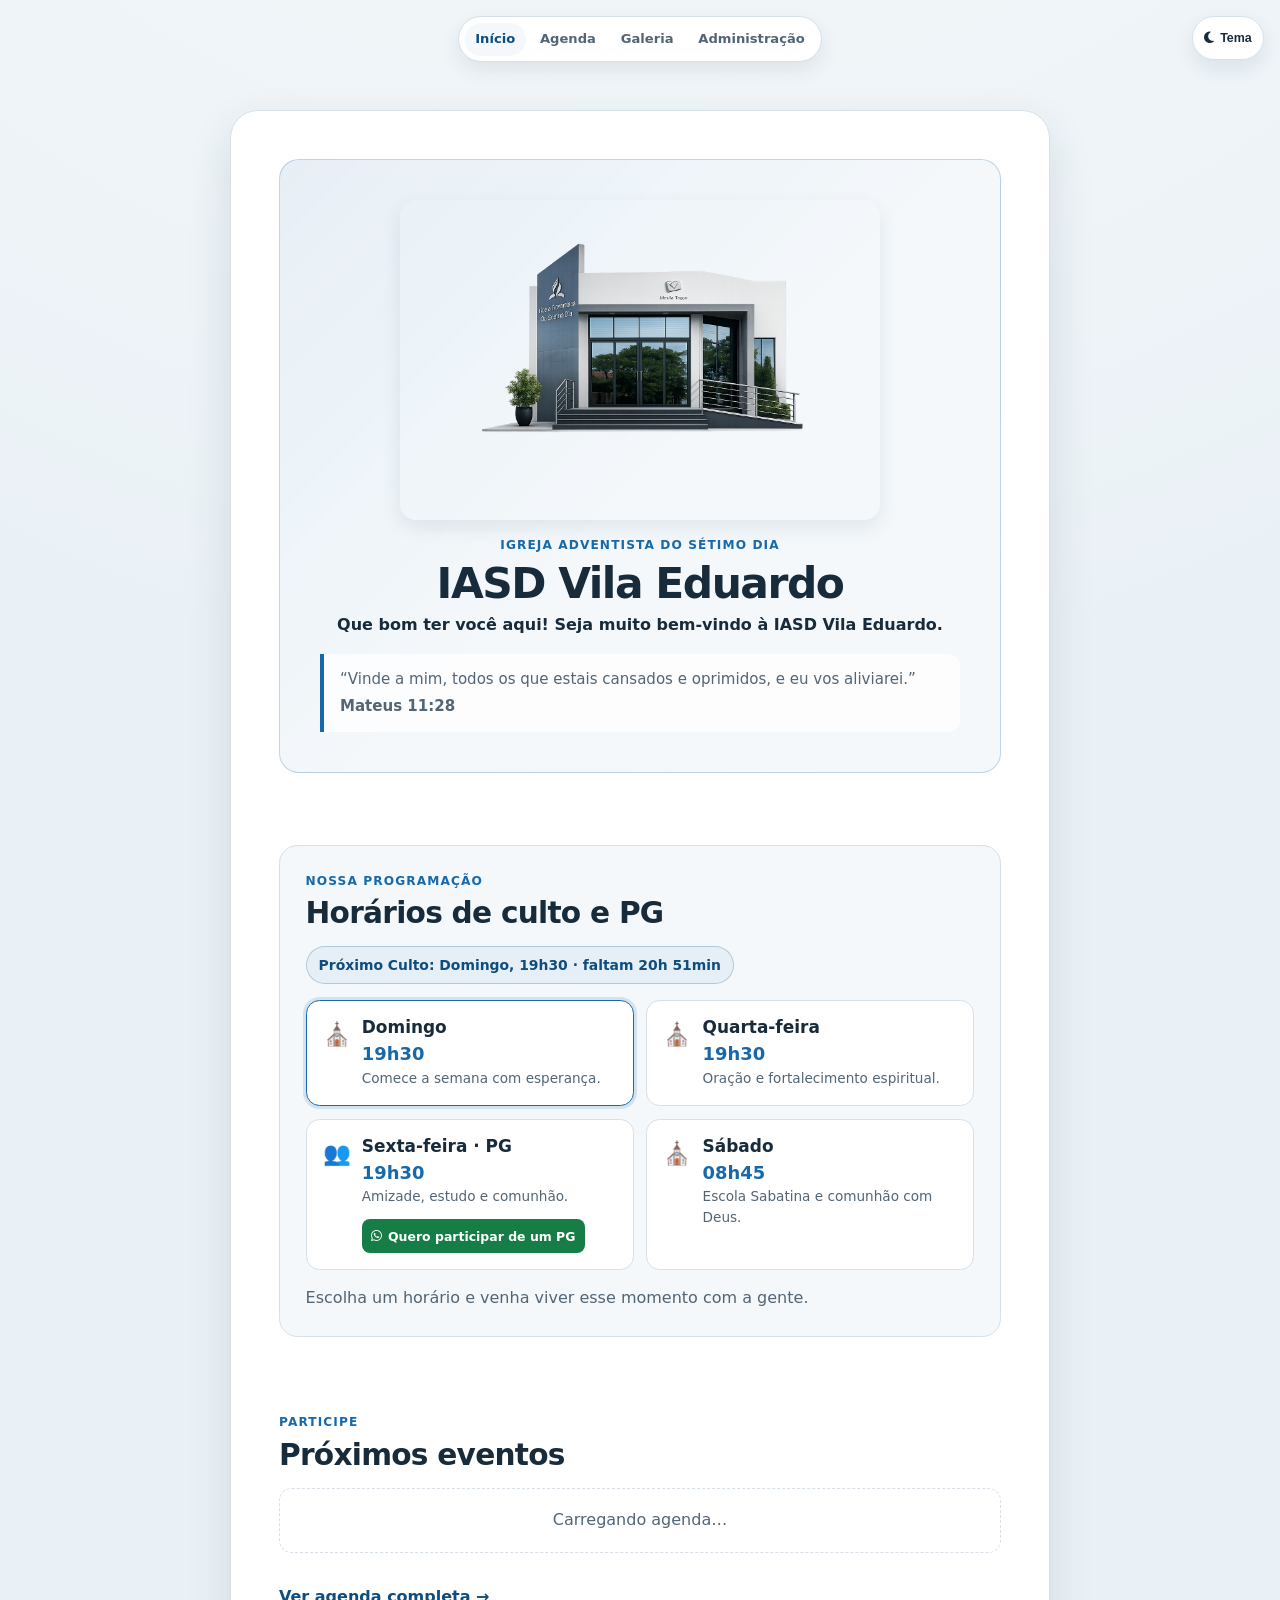
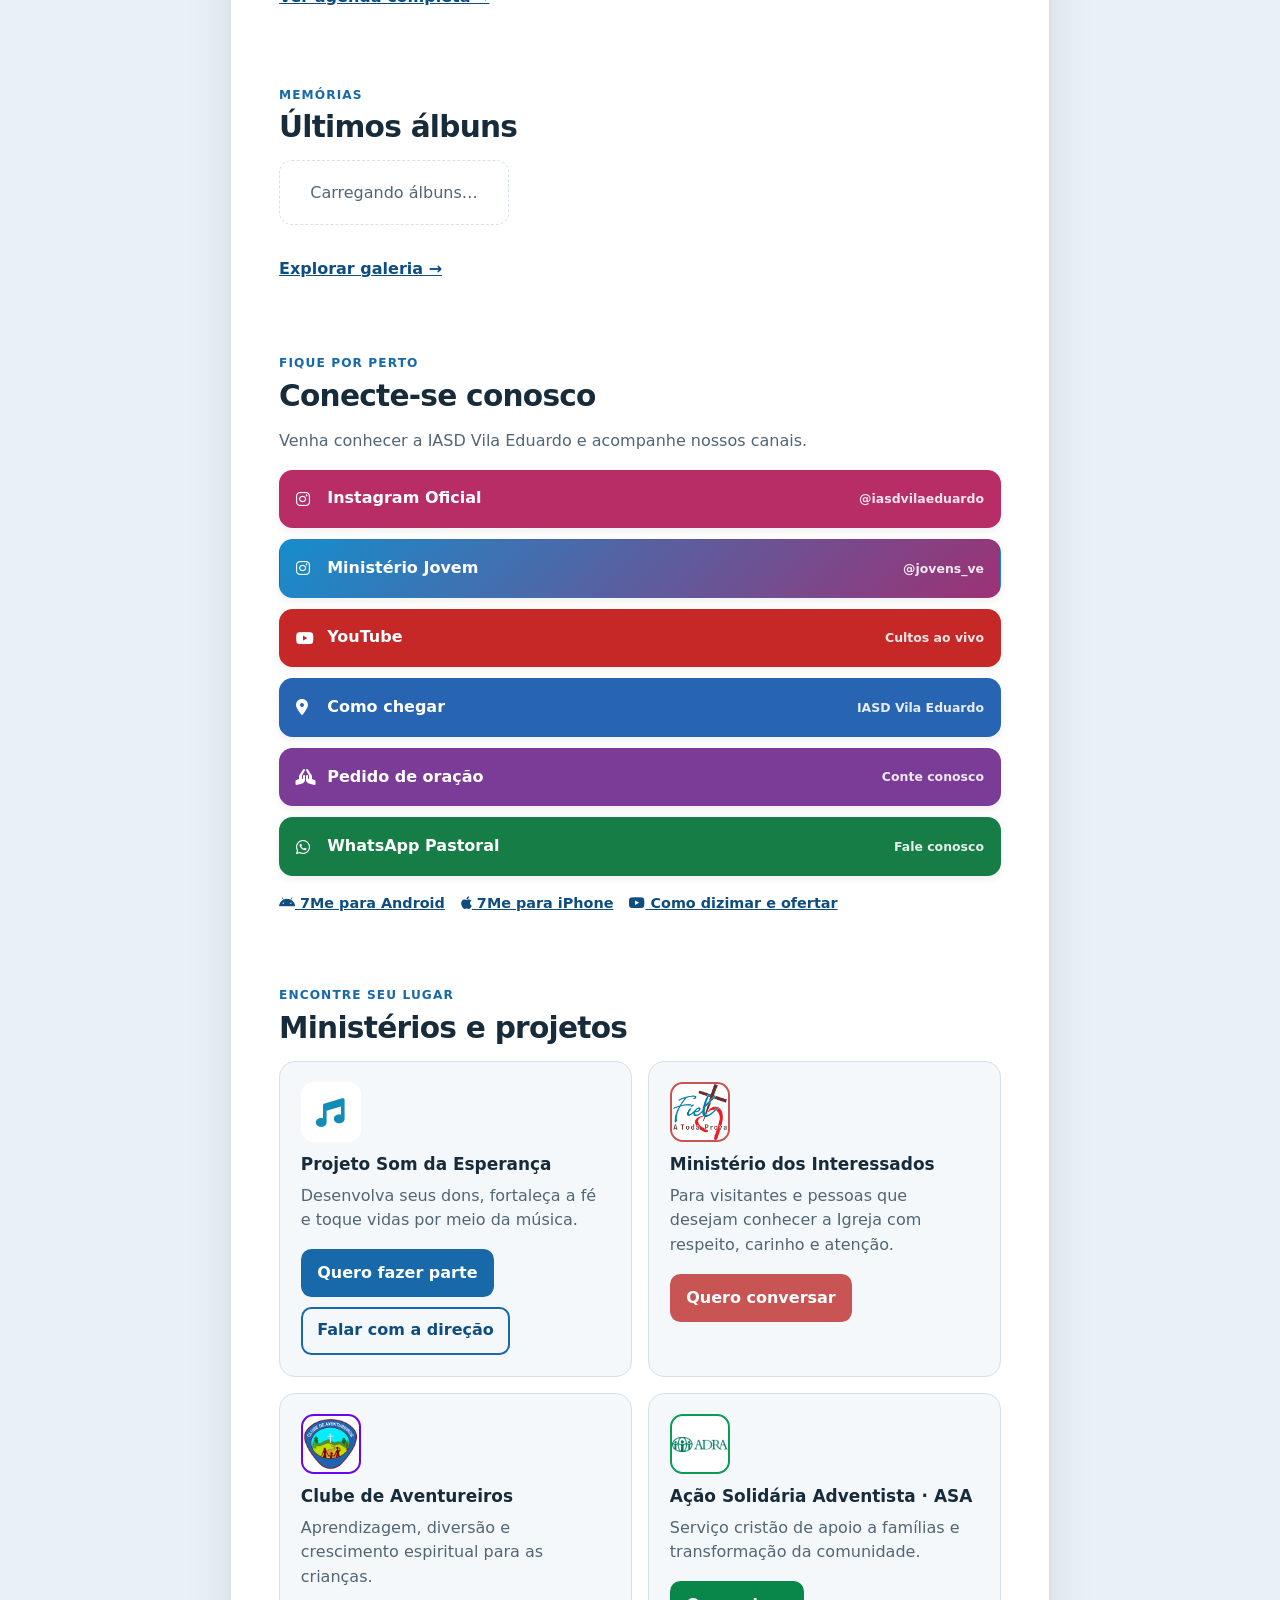
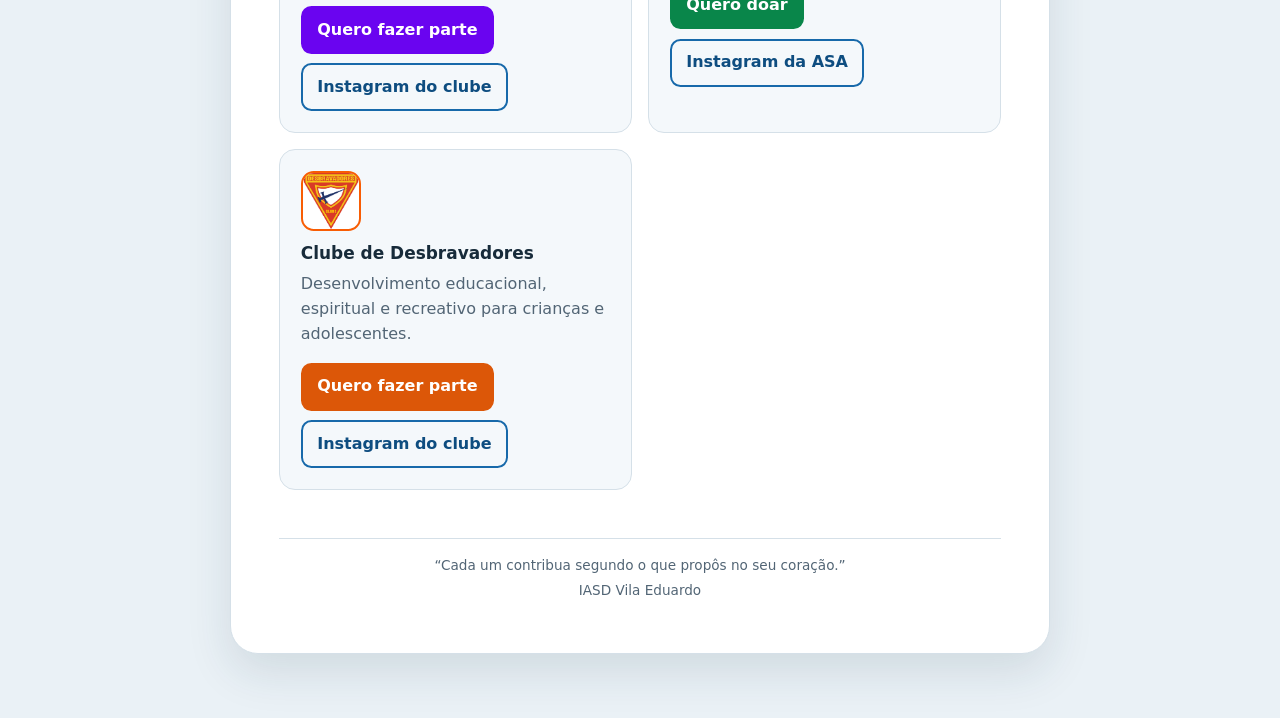
==== commit bb9a996b: "feat: melhora galeria e identidade visual" ====
--- a/index.html
+++ b/index.html
@@ -10,11 +10,12 @@
   <meta property="og:locale" content="pt_BR">
   <meta property="og:title" content="IASD Vila Eduardo | Igreja Adventista do Sétimo Dia">
   <meta property="og:description" content="Participe dos cultos, Pequenos Grupos e ministérios da IASD Vila Eduardo.">
-  <meta property="og:image" content="Igreja_Adventista_Dia.svg.png">
+  <meta property="og:image" content="https://iasdvilaeduardo.github.io/iasd/assets/images/icone-iasd-vila-eduardo.png">
   <meta property="og:type" content="website">
   <link rel="canonical" href="https://iasdvilaeduardo.github.io/iasd/">
   <meta name="twitter:card" content="summary_large_image">
   <title>IASD Vila Eduardo | Igreja Adventista do Sétimo Dia</title>
+  <link rel="icon" type="image/png" href="assets/images/icone-iasd-vila-eduardo.png">
   <link rel="preconnect" href="https://cdnjs.cloudflare.com" crossorigin>
   <link rel="stylesheet" href="https://cdnjs.cloudflare.com/ajax/libs/font-awesome/6.5.0/css/all.min.css">
   <link rel="stylesheet" href="assets/css/site.css">
@@ -33,7 +34,7 @@
 
   <main class="page-shell" id="conteudo">
     <header class="hero">
-      <img class="logo" src="Igreja_Adventista_Dia.svg.png" alt="Logo da Igreja Adventista do Sétimo Dia" width="290" height="106">
+      <img class="logo logo-fachada" src="assets/images/icone-iasd-vila-eduardo.png" alt="Fachada da Igreja Adventista do Sétimo Dia Vila Eduardo" width="768" height="512">
       <p class="eyebrow">Igreja Adventista do Sétimo Dia</p>
       <h1>IASD Vila Eduardo</h1>
       <p class="welcome-message" id="welcomeMessage">Que bom ter você aqui!</p>
--- a/assets/css/site.css
+++ b/assets/css/site.css
@@ -30,6 +30,7 @@
 .hero-art { position: absolute; inset: auto -7rem -15rem auto; z-index: -1; width: 29rem; pointer-events: none; opacity: .045; }
 .hero-art img { width: 100%; height: auto; filter: brightness(0) invert(1); }
 .logo { display: block; width: min(100%, 290px); height: auto; margin: 0 auto 1rem; }
+.logo-fachada { width: min(100%, 480px); aspect-ratio: 3 / 2; border-radius: 1rem; object-fit: cover; box-shadow: var(--soft-shadow); }
 .eyebrow, .section-kicker { margin-bottom: .35rem; color: var(--accent); font-size: .76rem; font-weight: 850; letter-spacing: .09em; text-transform: uppercase; }
 h1 { margin-bottom: .4rem; font-size: clamp(1.85rem, 6vw, 2.65rem); line-height: 1.08; letter-spacing: -.035em; }
 h2 { margin-bottom: 0; font-size: clamp(1.45rem, 4vw, 1.85rem); line-height: 1.15; letter-spacing: -.025em; }
@@ -70,4 +71,6 @@
 .portal-nav { position: relative; z-index: 10; display: flex; justify-content: center; flex-wrap: wrap; gap: .25rem; margin: 1rem auto -1rem; padding: .35rem; width: fit-content; border: 1px solid var(--line); border-radius: 999px; background: var(--surface); box-shadow: var(--soft-shadow); }
 .portal-nav a { padding: .4rem .65rem; border-radius: 999px; color: var(--muted); font-size: .82rem; font-weight: 750; text-decoration: none; }.portal-nav a[aria-current="page"], .portal-nav a:hover { background: var(--surface-alt); color: var(--accent-dark); }.dynamic-section { padding-top: .25rem; }.content-grid { display: grid; gap: 1rem; }.event-card, .album-card, .gallery-album { overflow: hidden; border: 1px solid var(--line); border-radius: 1rem; background: var(--surface-alt); }.event-card { display: grid; grid-template-columns: 10rem 1fr; }.event-card img { width: 100%; height: 100%; min-height: 10rem; object-fit: cover; }.event-card > div, .album-card > div { padding: 1rem 1.15rem; }.card-kicker { margin-bottom: .25rem; color: var(--accent); font-size: .75rem; font-weight: 800; text-transform: uppercase; letter-spacing: .05em; }.event-card h3, .event-card h2, .album-card h3, .album-card h2 { margin-bottom: .4rem; }.event-card p:last-child, .album-card p:last-child { margin-bottom: 0; color: var(--muted); }.event-meta { color: var(--accent-dark) !important; font-weight: 700; font-size: .9rem; }.albums-grid { grid-template-columns: repeat(3, minmax(0,1fr)); }.album-card { display: block; color: inherit; text-decoration: none; }.album-card img, .album-placeholder { display: grid; place-items: center; width: 100%; aspect-ratio: 4/3; object-fit: cover; background: var(--line); font-size: 2rem; }.empty-state { padding: 1.2rem; border: 1px dashed var(--line); border-radius: .8rem; color: var(--muted); text-align: center; }.text-link { display: inline-block; margin-top: 1rem; color: var(--accent-dark); font-weight: 800; }.page-header { padding: 2rem 0 .5rem; text-align: center; }.page-header > p:last-child { color: var(--muted); }.agenda-grid { max-width: 50rem; margin: auto; }.gallery-album { margin-bottom: 1.5rem; }.photo-grid { display: grid; grid-template-columns: repeat(auto-fill,minmax(9rem,1fr)); gap: .35rem; padding: .35rem; }.photo-grid button { padding: 0; border: 0; background: none; cursor: zoom-in; }.photo-grid img { display: block; width: 100%; aspect-ratio: 1; object-fit: cover; }.lightbox { width: min(96vw, 1100px); padding: 0; border: 0; background: #05090d; }.lightbox::backdrop { background: rgb(0 0 0 / .85); }.lightbox img { display: block; width: 100%; max-height: 85vh; object-fit: contain; }.lightbox button { position: absolute; top: 50%; border: 0; color: #fff; background: rgb(0 0 0 / .5); font-size: 2rem; cursor: pointer; }.lightbox-close { top: .5rem !important; right: .5rem; }.lightbox-previous { left: .5rem; }.lightbox-next { right: .5rem; }
 .admin-body { min-height: 100vh; }.admin-shell { width: min(100% - 2rem, 1100px); margin: 2rem auto; padding: clamp(1.25rem,4vw,3rem); border: 1px solid var(--line); border-radius: 1.5rem; background: var(--surface); box-shadow: var(--shadow); }.admin-top { display: flex; justify-content: space-between; gap: 1rem; align-items: start; }.admin-grid { display: grid; grid-template-columns: repeat(2,minmax(0,1fr)); gap: 1.5rem; }.admin-form { display: grid; gap: .8rem; }.admin-form label { display: grid; gap: .3rem; font-weight: 700; }.admin-form input, .admin-form textarea { width: 100%; padding: .7rem; border: 1px solid var(--line); border-radius: .5rem; color: var(--text); background: var(--surface-alt); font: inherit; }.check-label { display: flex !important; align-items: center; }.check-label input { width: auto; }.form-status { min-height: 1.5em; color: var(--accent-dark); font-weight: 700; }.admin-list { display: grid; gap: .5rem; }.admin-list div { display: flex; align-items: center; gap: .7rem; padding: .7rem; border: 1px solid var(--line); border-radius: .5rem; }.admin-list span { flex: 1; color: var(--muted); font-size: .9rem; }.admin-list button { border: 0; color: #fff; background: #b42318; border-radius: .4rem; padding: .4rem .6rem; cursor: pointer; }
+.admin-form select { width: 100%; padding: .7rem; border: 1px solid var(--line); border-radius: .5rem; color: var(--text); background: var(--surface-alt); font: inherit; }.upload-area { margin-top: 1.5rem; padding-top: 1.25rem; border-top: 1px solid var(--line); }.upload-area h3 { margin-bottom: 0; }.drop-zone { min-height: 8rem; place-items: center; padding: 1rem; border: 2px dashed var(--accent); border-radius: .75rem; color: var(--accent-dark); text-align: center; cursor: pointer; }.drop-zone input { width: 1px; height: 1px; padding: 0; border: 0; opacity: 0; }.drop-zone.is-dragging { background: color-mix(in srgb, var(--accent), transparent 88%); }.upload-help { margin: -.4rem 0 0; color: var(--muted); font-size: .85rem; }
+.gallery-album { padding: 0; }.gallery-album > button { display: block; width: 100%; padding: 0; border: 0; color: inherit; background: transparent; text-align: left; cursor: pointer; }.gallery-album > button:hover h2, .open-album { color: var(--accent-dark); }.open-album { display: inline-block; margin-top: .7rem; font-weight: 800; }.album-dialog { width: min(96vw, 1100px); max-height: 90vh; padding: 1rem; border: 0; border-radius: 1rem; color: var(--text); background: var(--surface); }.album-dialog::backdrop { background: rgb(0 0 0 / .72); }.dialog-header { display: flex; justify-content: space-between; gap: 1rem; align-items: start; }.dialog-header h2 { margin-bottom: .35rem; }.dialog-header p { color: var(--muted); }.dialog-close { flex: 0 0 auto; width: 2.5rem; height: 2.5rem; border: 0; border-radius: 50%; color: var(--text); background: var(--surface-alt); font-size: 1.7rem; cursor: pointer; }.photo-admin-grid { display: grid; grid-template-columns: repeat(auto-fill, minmax(10rem, 1fr)); gap: 1rem; }.photo-admin-grid article { overflow: hidden; border: 1px solid var(--line); border-radius: .7rem; background: var(--surface-alt); }.photo-admin-grid img { display: block; width: 100%; aspect-ratio: 1; object-fit: cover; }.photo-admin-grid button { width: 100%; padding: .65rem; border: 0; color: #fff; background: #b42318; font-weight: 700; cursor: pointer; }
 @media (max-width: 640px) { .portal-nav { margin-top: .75rem; }.albums-grid, .admin-grid { grid-template-columns: 1fr; }.event-card { grid-template-columns: 1fr; }.event-card img { max-height: 14rem; }.admin-top { display: grid; }.admin-list div { align-items: start; flex-wrap: wrap; }.admin-list span { flex-basis: 100%; } }
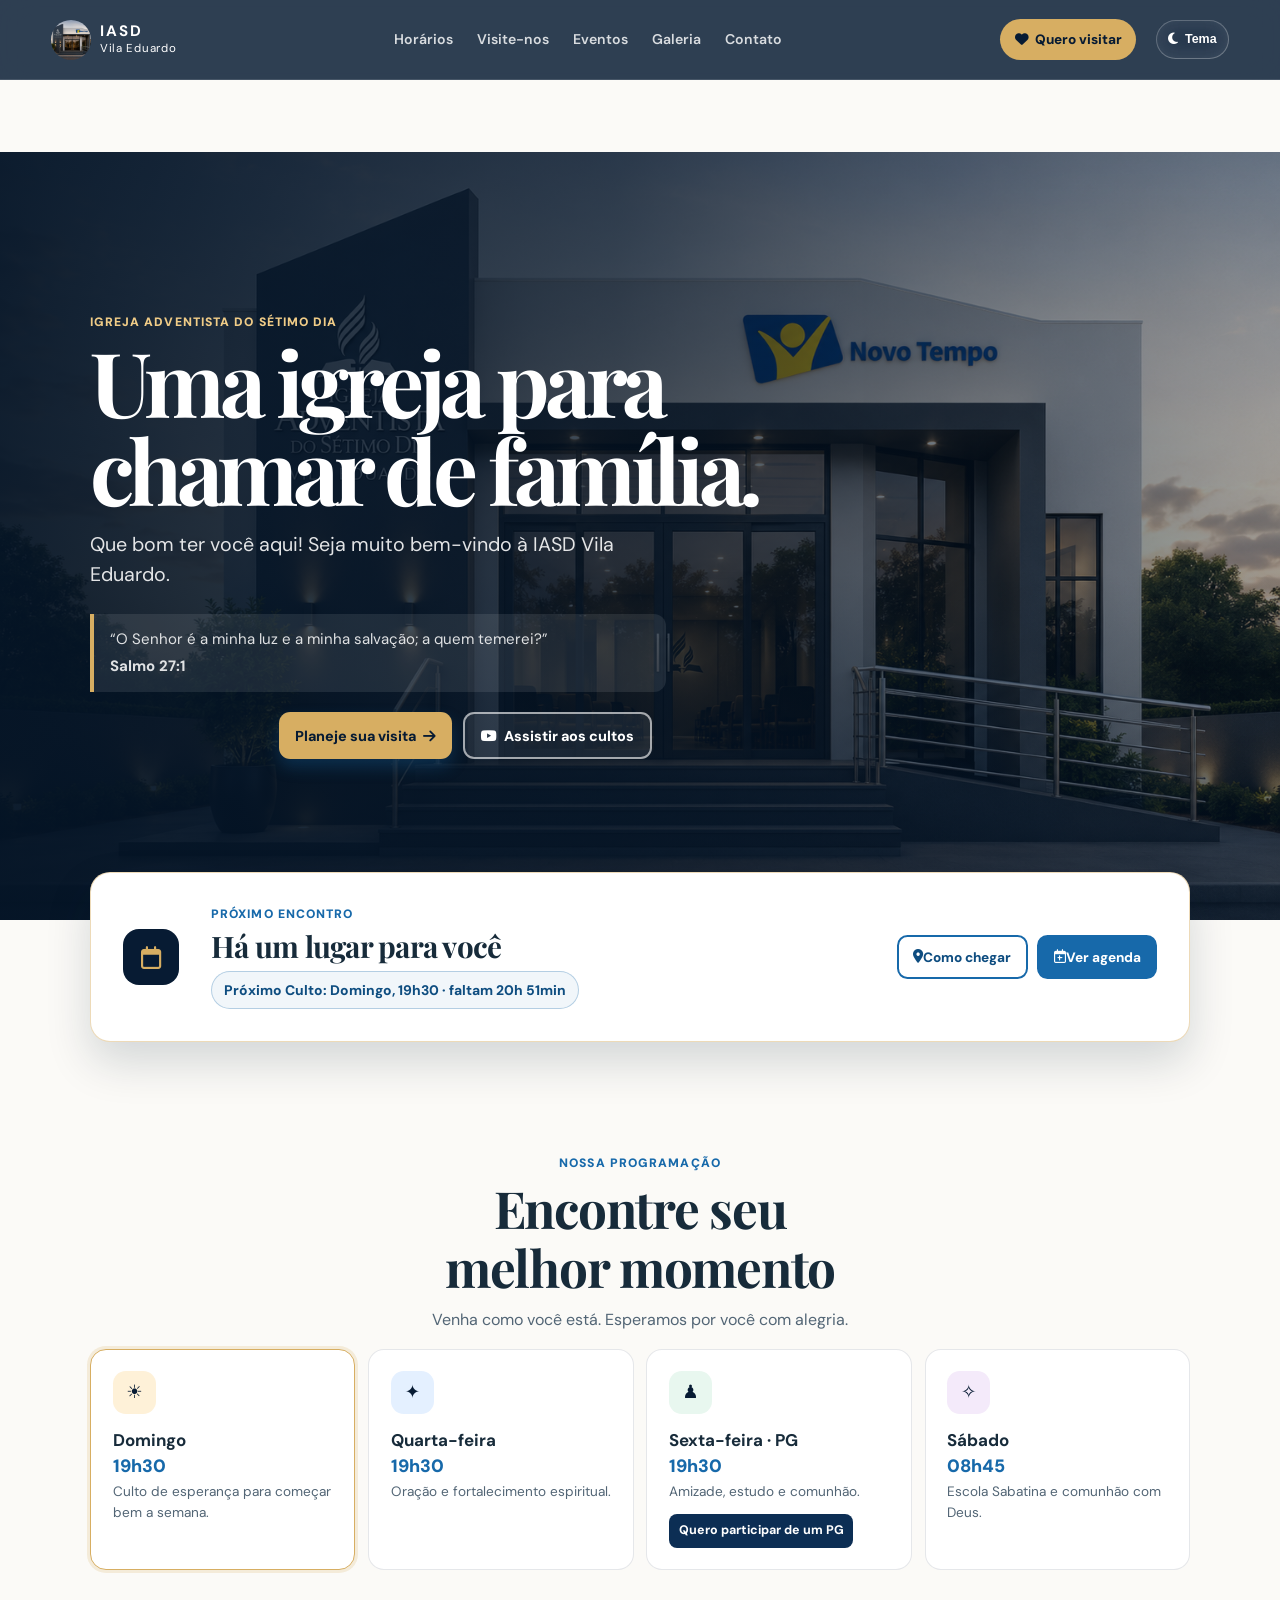
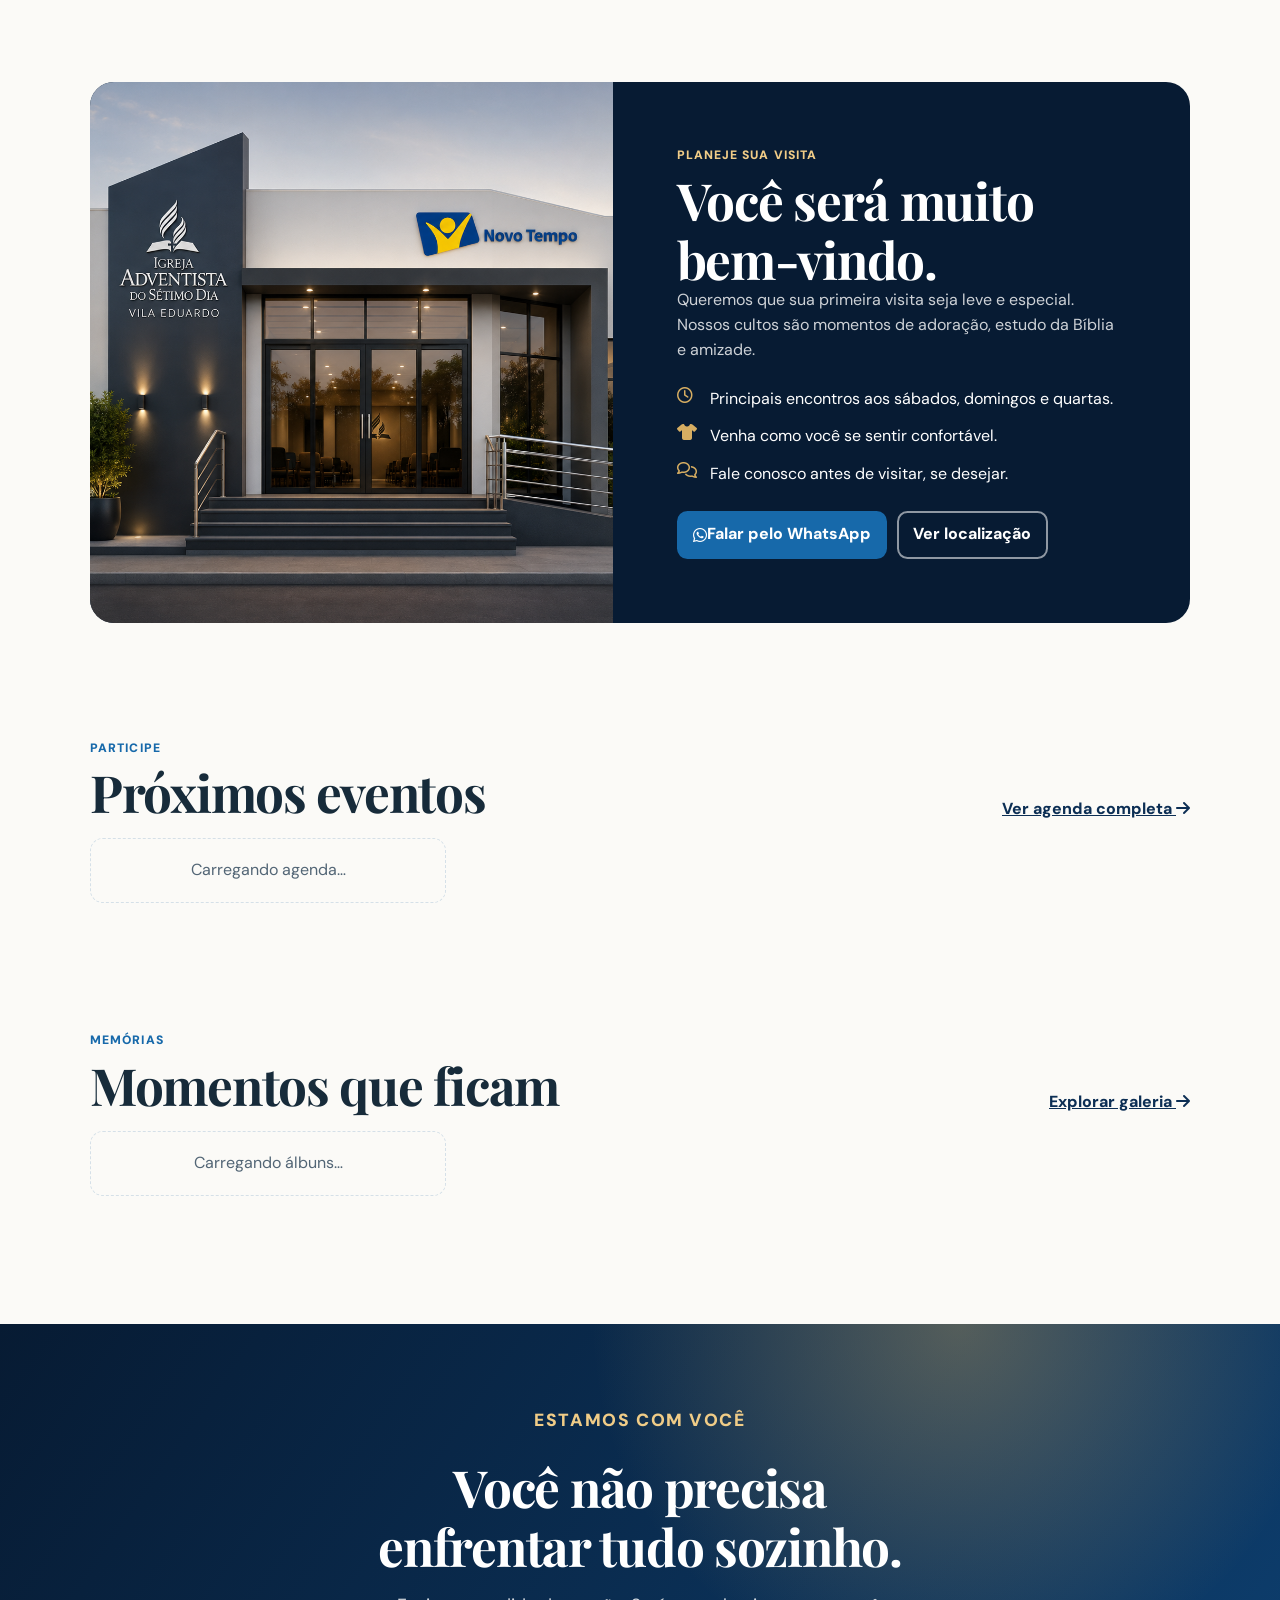
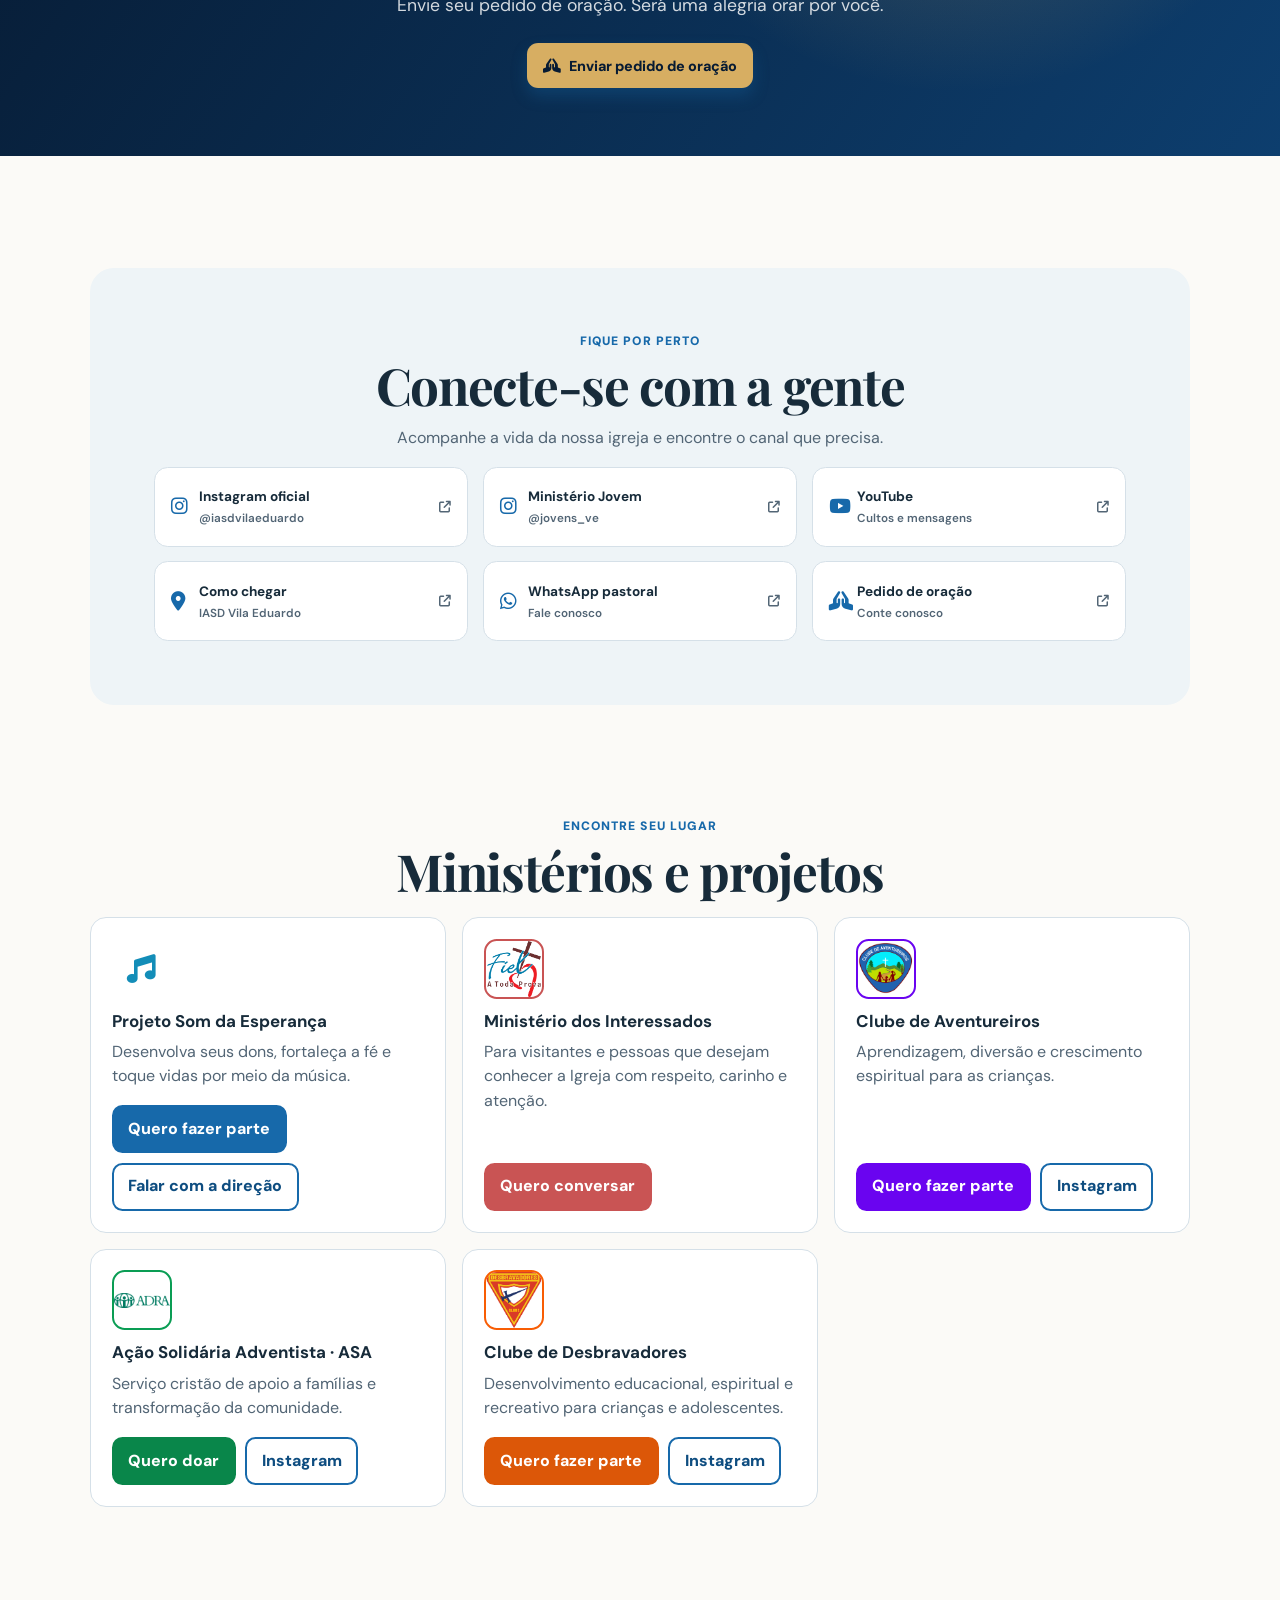
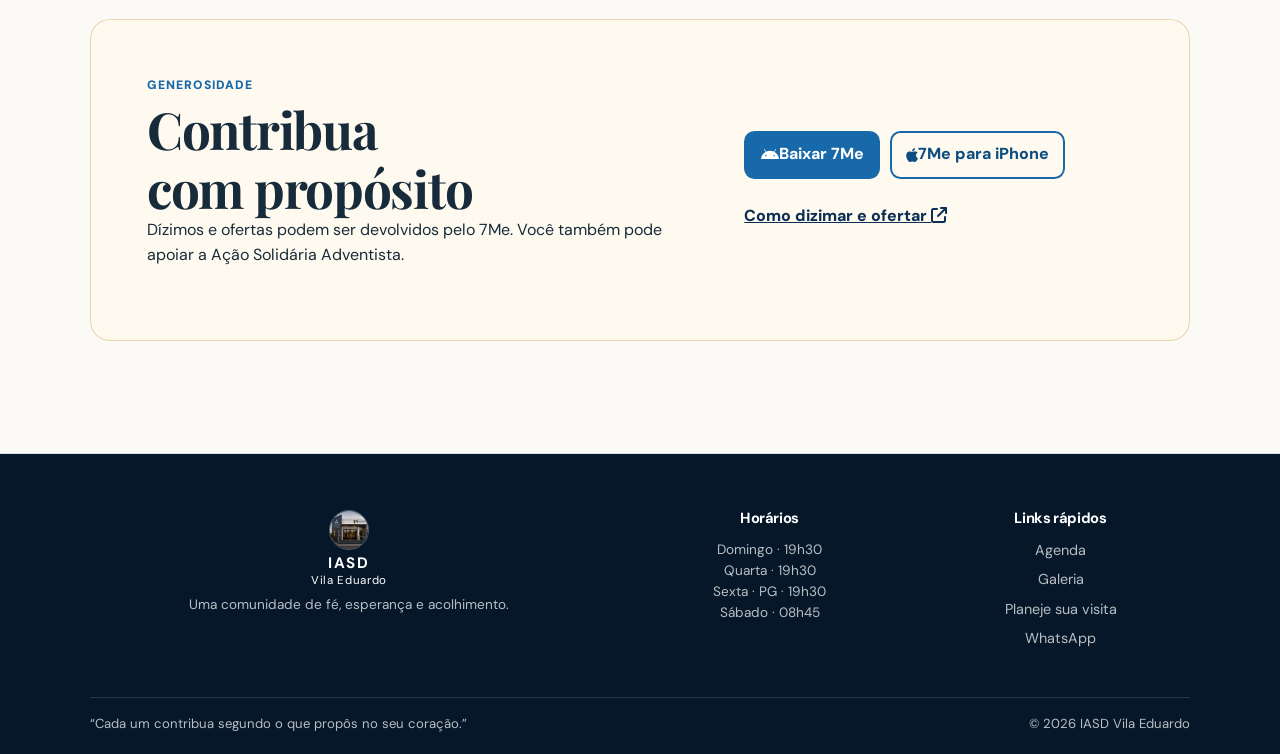
==== commit 5ced67ae: "Renova identidade visual do portal" ====
--- a/index.html
+++ b/index.html
@@ -1,110 +1,30 @@
-﻿<!doctype html>
+<!doctype html>
 <html lang="pt-BR">
 <head>
-  <meta charset="utf-8">
-  <meta name="viewport" content="width=device-width, initial-scale=1">
-  <meta name="theme-color" content="#ffffff" media="(prefers-color-scheme: light)">
-  <meta name="theme-color" content="#102a43" media="(prefers-color-scheme: dark)">
-  <meta name="description" content="IASD Vila Eduardo: horários de culto, Pequenos Grupos, ministérios e formas de contato.">
-  <meta name="robots" content="index, follow">
-  <meta property="og:locale" content="pt_BR">
-  <meta property="og:title" content="IASD Vila Eduardo | Igreja Adventista do Sétimo Dia">
-  <meta property="og:description" content="Participe dos cultos, Pequenos Grupos e ministérios da IASD Vila Eduardo.">
-  <meta property="og:image" content="https://iasdvilaeduardo.github.io/iasd/assets/images/icone-iasd-vila-eduardo.png">
-  <meta property="og:type" content="website">
-  <link rel="canonical" href="https://iasdvilaeduardo.github.io/iasd/">
-  <meta name="twitter:card" content="summary_large_image">
-  <title>IASD Vila Eduardo | Igreja Adventista do Sétimo Dia</title>
-  <link rel="icon" type="image/png" href="assets/images/icone-iasd-vila-eduardo.png">
-  <link rel="preconnect" href="https://cdnjs.cloudflare.com" crossorigin>
-  <link rel="stylesheet" href="https://cdnjs.cloudflare.com/ajax/libs/font-awesome/6.5.0/css/all.min.css">
-  <link rel="stylesheet" href="assets/css/site.css">
-  <script type="application/ld+json">
-  {"@context":"https://schema.org","@type":"Church","name":"Igreja Adventista do Sétimo Dia - Vila Eduardo","alternateName":"IASD Vila Eduardo","url":"https://iasdvilaeduardo.github.io/iasd/","sameAs":["https://www.instagram.com/iasdvilaeduardo","https://www.youtube.com/@iasdvilaeduardo"],"openingHoursSpecification":[{"@type":"OpeningHoursSpecification","dayOfWeek":["Sunday","Wednesday","Friday"],"opens":"19:30","closes":"21:30"},{"@type":"OpeningHoursSpecification","dayOfWeek":"Saturday","opens":"08:45","closes":"11:30"}]}
-  </script>
+  <meta charset="utf-8"><meta name="viewport" content="width=device-width, initial-scale=1">
+  <meta name="theme-color" content="#071b33" media="(prefers-color-scheme: light)"><meta name="theme-color" content="#07111e" media="(prefers-color-scheme: dark)">
+  <meta name="description" content="IASD Vila Eduardo: uma igreja de fé, esperança, comunhão e transformação."><meta name="robots" content="index, follow">
+  <meta property="og:locale" content="pt_BR"><meta property="og:title" content="IASD Vila Eduardo | Uma igreja para chamar de família"><meta property="og:description" content="Conheça a IASD Vila Eduardo, seus horários, ministérios e formas de se conectar."><meta property="og:image" content="https://iasdvilaeduardo.github.io/iasd/assets/images/fachada-iasd-vila-eduardo.png"><meta property="og:type" content="website">
+  <meta name="twitter:card" content="summary_large_image"><link rel="canonical" href="https://iasdvilaeduardo.github.io/iasd/"><title>IASD Vila Eduardo | Uma igreja para chamar de família</title>
+  <link rel="icon" type="image/png" href="assets/images/fachada-iasd-vila-eduardo.png"><link rel="preconnect" href="https://fonts.googleapis.com"><link rel="preconnect" href="https://fonts.gstatic.com" crossorigin><link rel="preconnect" href="https://cdnjs.cloudflare.com" crossorigin>
+  <link href="https://fonts.googleapis.com/css2?family=DM+Sans:wght@400;500;600;700&family=Playfair+Display:wght@600;700&display=swap" rel="stylesheet"><link rel="preload" as="image" href="assets/images/fachada-iasd-vila-eduardo.png" fetchpriority="high"><link rel="stylesheet" href="https://cdnjs.cloudflare.com/ajax/libs/font-awesome/6.5.0/css/all.min.css"><link rel="stylesheet" href="assets/css/site.css">
+  <script type="application/ld+json">{"@context":"https://schema.org","@type":"Church","name":"Igreja Adventista do Sétimo Dia - Vila Eduardo","alternateName":"IASD Vila Eduardo","url":"https://iasdvilaeduardo.github.io/iasd/","sameAs":["https://www.instagram.com/iasdvilaeduardo","https://www.youtube.com/@iasdvilaeduardo"]}</script>
 </head>
 <body>
   <a class="skip-link" href="#conteudo">Pular para o conteúdo principal</a>
-  <button class="theme-toggle" id="themeToggle" type="button" aria-pressed="false" aria-label="Ativar modo escuro">
-    <i class="fa-solid fa-moon" aria-hidden="true"></i><span class="theme-toggle-label">Tema</span>
-  </button>
-  <nav class="portal-nav" aria-label="Navegação do portal">
-    <a href="index.html" aria-current="page">Início</a><a href="agenda.html">Agenda</a><a href="gallery.html">Galeria</a><a href="admin/">Administração</a>
-  </nav>
-
-  <main class="page-shell" id="conteudo">
-    <header class="hero">
-      <img class="logo logo-fachada" src="assets/images/icone-iasd-vila-eduardo.png" alt="Fachada da Igreja Adventista do Sétimo Dia Vila Eduardo" width="768" height="512">
-      <p class="eyebrow">Igreja Adventista do Sétimo Dia</p>
-      <h1>IASD Vila Eduardo</h1>
-      <p class="welcome-message" id="welcomeMessage">Que bom ter você aqui!</p>
-      <blockquote class="bible-verse" id="bibleVerse">“Porque Deus amou o mundo de tal maneira...” <cite>João 3:16</cite></blockquote>
-    </header>
-
-    <section class="schedule-section" aria-labelledby="scheduleTitle">
-      <div class="section-heading">
-        <p class="section-kicker">Nossa programação</p>
-        <h2 id="scheduleTitle">Horários de culto e PG</h2>
-      </div>
-      <p class="schedule-countdown" id="nextEventCountdown" aria-live="polite">Carregando próximo encontro…</p>
-      <ul class="schedule-grid" aria-label="Programação semanal">
-        <li class="schedule-card" data-day="Domingo">
-          <span class="schedule-icon" aria-hidden="true">⛪</span><div><h3>Domingo</h3><p class="schedule-time">19h30</p><p>Comece a semana com esperança.</p></div>
-        </li>
-        <li class="schedule-card" data-day="Quarta-feira">
-          <span class="schedule-icon" aria-hidden="true">⛪</span><div><h3>Quarta-feira</h3><p class="schedule-time">19h30</p><p>Oração e fortalecimento espiritual.</p></div>
-        </li>
-        <li class="schedule-card" data-day="Sexta-feira (PG)">
-          <span class="schedule-icon" aria-hidden="true">👥</span><div><h3>Sexta-feira · PG</h3><p class="schedule-time">19h30</p><p>Amizade, estudo e comunhão.</p><a class="inline-action" href="https://wa.me/5511952940341" target="_blank" rel="noopener noreferrer"><i class="fa-brands fa-whatsapp" aria-hidden="true"></i> Quero participar de um PG <span class="sr-only">(abre o WhatsApp)</span></a></div>
-        </li>
-        <li class="schedule-card" data-day="Sábado">
-          <span class="schedule-icon" aria-hidden="true">⛪</span><div><h3>Sábado</h3><p class="schedule-time">08h45</p><p>Escola Sabatina e comunhão com Deus.</p></div>
-        </li>
-      </ul>
-      <p class="schedule-invite">Escolha um horário e venha viver esse momento com a gente.</p>
-    </section>
-
-    <section class="dynamic-section" aria-labelledby="eventsHomeTitle">
-      <div class="section-heading"><p class="section-kicker">Participe</p><h2 id="eventsHomeTitle">Próximos eventos</h2></div>
-      <div class="content-grid" id="upcomingEvents" aria-live="polite"><p class="empty-state">Carregando agenda…</p></div>
-      <a class="text-link" href="agenda.html">Ver agenda completa →</a>
-    </section>
-
-    <section class="dynamic-section" aria-labelledby="albumsHomeTitle">
-      <div class="section-heading"><p class="section-kicker">Memórias</p><h2 id="albumsHomeTitle">Últimos álbuns</h2></div>
-      <div class="content-grid albums-grid" id="featuredAlbums" aria-live="polite"><p class="empty-state">Carregando álbuns…</p></div>
-      <a class="text-link" href="gallery.html">Explorar galeria →</a>
-    </section>
-
-    <section class="channels-section" aria-labelledby="channelsTitle">
-      <div class="section-heading"><p class="section-kicker">Fique por perto</p><h2 id="channelsTitle">Conecte-se conosco</h2></div>
-      <p>Venha conhecer a IASD Vila Eduardo e acompanhe nossos canais.</p>
-      <nav class="link-list" aria-label="Canais e contatos da igreja">
-        <a class="link instagram" href="https://www.instagram.com/iasdvilaeduardo" target="_blank" rel="noopener noreferrer"><i class="fa-brands fa-instagram" aria-hidden="true"></i> Instagram Oficial <span>@iasdvilaeduardo</span><span class="sr-only">(abre em nova aba)</span></a>
-        <a class="link instagram-jovens" href="https://www.instagram.com/jovens_ve" target="_blank" rel="noopener noreferrer"><i class="fa-brands fa-instagram" aria-hidden="true"></i> Ministério Jovem <span>@jovens_ve</span><span class="sr-only">(abre em nova aba)</span></a>
-        <a class="link youtube-official" href="https://www.youtube.com/@iasdvilaeduardo" target="_blank" rel="noopener noreferrer"><i class="fa-brands fa-youtube" aria-hidden="true"></i> YouTube <span>Cultos ao vivo</span><span class="sr-only">(abre em nova aba)</span></a>
-        <a class="link location" href="https://maps.app.goo.gl/DUvuHEB5QrCCy7pg6" target="_blank" rel="noopener noreferrer"><i class="fa-solid fa-location-dot" aria-hidden="true"></i> Como chegar <span>IASD Vila Eduardo</span><span class="sr-only">(abre em nova aba)</span></a>
-        <a class="link prayer" href="https://docs.google.com/forms/d/e/1FAIpQLSfxJ1zERYx-LDJ_Z7F_1FSOq9HuhE4L1eIFQt_JY7SWm8-zTA/viewform?usp=publish-editor" target="_blank" rel="noopener noreferrer"><i class="fa-solid fa-hands-praying" aria-hidden="true"></i> Pedido de oração <span>Conte conosco</span><span class="sr-only">(abre em nova aba)</span></a>
-        <a class="link whatsapp" href="https://wa.me/558197013938" target="_blank" rel="noopener noreferrer"><i class="fa-brands fa-whatsapp" aria-hidden="true"></i> WhatsApp Pastoral <span>Fale conosco</span><span class="sr-only">(abre o WhatsApp)</span></a>
-      </nav>
-      <div class="service-links" aria-label="Links para o aplicativo 7Me"><a href="https://play.google.com/store/apps/details?id=com.iatec.acms.me&pcampaignid=web_share" target="_blank" rel="noopener noreferrer"><i class="fa-brands fa-android" aria-hidden="true"></i> 7Me para Android</a><a href="https://apps.apple.com/br/app/7me/id1344775660" target="_blank" rel="noopener noreferrer"><i class="fa-brands fa-apple" aria-hidden="true"></i> 7Me para iPhone</a><a href="https://www.youtube.com/watch?v=TAvHXXeeRrU" target="_blank" rel="noopener noreferrer"><i class="fa-brands fa-youtube" aria-hidden="true"></i> Como dizimar e ofertar</a></div>
-    </section>
-
-    <section class="departments-section" aria-labelledby="departmentsTitle">
-      <div class="section-heading"><p class="section-kicker">Encontre seu lugar</p><h2 id="departmentsTitle">Ministérios e projetos</h2></div>
-      <div class="department-list">
-        <article class="department-block music"><div class="department-icon" aria-hidden="true"><i class="fa-solid fa-music"></i></div><h3>Projeto Som da Esperança</h3><p>Desenvolva seus dons, fortaleça a fé e toque vidas por meio da música.</p><div class="button-group"><a class="btn-primary" href="https://docs.google.com/forms/d/e/1FAIpQLScjFRQxk7Um7dmExAbHUnxQKRTbGRZqGHrUypJ-QfggRBLfXg/viewform?usp=dialog" target="_blank" rel="noopener noreferrer">Quero fazer parte <span class="sr-only">(abre em nova aba)</span></a><a class="btn-secondary" href="https://wa.me/5587988688678" target="_blank" rel="noopener noreferrer">Falar com a direção</a></div></article>
-        <article class="department-block interessados"><img class="department-logo" src="logotipo-fiel-a-toda-prova.png" alt="Logo do Ministério dos Interessados" loading="lazy" width="60" height="60"><h3>Ministério dos Interessados</h3><p>Para visitantes e pessoas que desejam conhecer a Igreja com respeito, carinho e atenção.</p><div class="button-group"><a class="btn-primary" href="https://wa.me/558791128283" target="_blank" rel="noopener noreferrer">Quero conversar</a></div></article>
-        <article class="department-block aventureiros"><img class="department-logo" src="Logo%20Aventureiros.png" alt="Logo do Clube de Aventureiros" loading="lazy" width="60" height="60"><h3>Clube de Aventureiros</h3><p>Aprendizagem, diversão e crescimento espiritual para as crianças.</p><div class="button-group"><a class="btn-primary" href="https://wa.me/5587988574513" target="_blank" rel="noopener noreferrer">Quero fazer parte</a><a class="btn-secondary" href="https://www.instagram.com/clubemontecastelinho" target="_blank" rel="noopener noreferrer">Instagram do clube</a></div></article>
-        <article class="department-block asa"><img class="department-logo" src="ADRA%20Horizontal%20Logo.png" alt="Logo da ADRA" loading="lazy" width="60" height="60"><h3>Ação Solidária Adventista · ASA</h3><p>Serviço cristão de apoio a famílias e transformação da comunidade.</p><div class="button-group"><a class="btn-primary" href="https://wa.me/5587988173638" target="_blank" rel="noopener noreferrer">Quero doar</a><a class="btn-secondary" href="https://www.instagram.com/acaosolidaria.ve" target="_blank" rel="noopener noreferrer">Instagram da ASA</a></div></article>
-        <article class="department-block desbravadores"><img class="department-logo" src="Logo%20Desbravadores.png" alt="Logo do Clube de Desbravadores" loading="lazy" width="60" height="60"><h3>Clube de Desbravadores</h3><p>Desenvolvimento educacional, espiritual e recreativo para crianças e adolescentes.</p><div class="button-group"><a class="btn-primary" href="https://wa.me/5587988779496" target="_blank" rel="noopener noreferrer">Quero fazer parte</a><a class="btn-secondary" href="https://www.instagram.com/cluberaizesdosertao" target="_blank" rel="noopener noreferrer">Instagram do clube</a></div></article>
-      </div>
-    </section>
-    <footer><p>“Cada um contribua segundo o que propôs no seu coração.”</p><p>IASD Vila Eduardo</p></footer>
+  <header class="site-header" id="siteHeader"><a class="brand" href="index.html" aria-label="IASD Vila Eduardo, início"><img src="assets/images/fachada-iasd-vila-eduardo.png" alt="" width="64" height="64"><span><strong>IASD</strong><small>Vila Eduardo</small></span></a><button class="menu-toggle" id="menuToggle" type="button" aria-controls="mainNav" aria-expanded="false" aria-label="Abrir menu"><i class="fa-solid fa-bars" aria-hidden="true"></i></button><nav class="main-nav" id="mainNav" aria-label="Navegação principal"><a href="#horarios">Horários</a><a href="#visita">Visite-nos</a><a href="#eventos">Eventos</a><a href="gallery.html">Galeria</a><a href="#conecte-se">Contato</a></nav><a class="visit-button" href="#visita"><i class="fa-solid fa-heart" aria-hidden="true"></i> Quero visitar</a><button class="theme-toggle" id="themeToggle" type="button" aria-pressed="false" aria-label="Ativar modo escuro"><i class="fa-solid fa-moon" aria-hidden="true"></i><span class="theme-toggle-label">Tema</span></button></header>
+  <main id="conteudo">
+    <section class="hero" aria-labelledby="heroTitle"><img class="hero-image" src="assets/images/fachada-iasd-vila-eduardo.png" alt="Fachada da Igreja Adventista do Sétimo Dia Vila Eduardo" width="768" height="512"><div class="hero-overlay"></div><div class="hero-content" data-reveal><p class="eyebrow eyebrow-light">Igreja Adventista do Sétimo Dia</p><h1 id="heroTitle">Uma igreja para<br>chamar de família.</h1><p class="hero-lead" id="welcomeMessage">Um lugar de fé, esperança, comunhão e transformação. Venha conhecer a IASD Vila Eduardo.</p><blockquote class="bible-verse bible-verse-hero" id="bibleVerse">“Porque Deus amou o mundo de tal maneira...” <cite>João 3:16</cite></blockquote><div class="hero-actions"><a class="hero-primary" href="#visita">Planeje sua visita <i class="fa-solid fa-arrow-right" aria-hidden="true"></i></a><a class="hero-secondary" href="https://www.youtube.com/@iasdvilaeduardo" target="_blank" rel="noopener noreferrer"><i class="fa-brands fa-youtube" aria-hidden="true"></i> Assistir aos cultos<span class="sr-only"> (abre em nova aba)</span></a></div></div><a class="scroll-cue" href="#proximo-encontro" aria-label="Ir para o próximo encontro"><span></span> Descubra mais</a></section>
+    <section class="next-meeting" id="proximo-encontro" aria-labelledby="nextTitle" data-reveal><div class="meeting-icon"><i class="fa-regular fa-calendar" aria-hidden="true"></i></div><div><p class="section-kicker">Próximo encontro</p><h2 id="nextTitle">Há um lugar para você</h2><p class="schedule-countdown" id="nextEventCountdown" aria-live="polite">Carregando próximo encontro…</p></div><div class="meeting-actions"><a class="btn-secondary" href="https://maps.app.goo.gl/DUvuHEB5QrCCy7pg6" target="_blank" rel="noopener noreferrer"><i class="fa-solid fa-location-dot" aria-hidden="true"></i> Como chegar</a><a class="btn-primary" href="agenda.html"><i class="fa-regular fa-calendar-plus" aria-hidden="true"></i> Ver agenda</a></div></section>
+    <section class="section-wrap schedules" id="horarios" aria-labelledby="scheduleTitle"><div class="section-heading center-heading" data-reveal><p class="section-kicker">Nossa programação</p><h2 id="scheduleTitle">Encontre seu melhor momento</h2><p>Venha como você está. Esperamos por você com alegria.</p></div><ul class="schedule-grid" aria-label="Programação semanal"><li class="schedule-card sunday" data-day="Domingo"><span class="schedule-icon" aria-hidden="true">☀</span><div><h3>Domingo</h3><p class="schedule-time">19h30</p><p>Culto de esperança para começar bem a semana.</p></div></li><li class="schedule-card wednesday" data-day="Quarta-feira"><span class="schedule-icon" aria-hidden="true">✦</span><div><h3>Quarta-feira</h3><p class="schedule-time">19h30</p><p>Oração e fortalecimento espiritual.</p></div></li><li class="schedule-card friday" data-day="Sexta-feira (PG)"><span class="schedule-icon" aria-hidden="true">♟</span><div><h3>Sexta-feira · PG</h3><p class="schedule-time">19h30</p><p>Amizade, estudo e comunhão.</p><a class="inline-action" href="https://wa.me/5511952940341" target="_blank" rel="noopener noreferrer">Quero participar de um PG <span class="sr-only">(abre o WhatsApp)</span></a></div></li><li class="schedule-card sabbath" data-day="Sábado"><span class="schedule-icon" aria-hidden="true">✧</span><div><h3>Sábado</h3><p class="schedule-time">08h45</p><p>Escola Sabatina e comunhão com Deus.</p></div></li></ul></section>
+    <section class="visit-section" id="visita" aria-labelledby="visitTitle"><div class="visit-photo"><img src="assets/images/fachada-iasd-vila-eduardo.png" alt="Fachada da IASD Vila Eduardo" loading="lazy" decoding="async" width="768" height="512"></div><div class="visit-copy" data-reveal><p class="section-kicker">Planeje sua visita</p><h2 id="visitTitle">Você será muito bem-vindo.</h2><p>Queremos que sua primeira visita seja leve e especial. Nossos cultos são momentos de adoração, estudo da Bíblia e amizade.</p><ul class="visit-list"><li><i class="fa-regular fa-clock" aria-hidden="true"></i><span>Principais encontros aos sábados, domingos e quartas.</span></li><li><i class="fa-solid fa-shirt" aria-hidden="true"></i><span>Venha como você se sentir confortável.</span></li><li><i class="fa-regular fa-comments" aria-hidden="true"></i><span>Fale conosco antes de visitar, se desejar.</span></li></ul><div class="button-group"><a class="btn-primary" href="https://wa.me/558197013938" target="_blank" rel="noopener noreferrer"><i class="fa-brands fa-whatsapp" aria-hidden="true"></i> Falar pelo WhatsApp</a><a class="btn-secondary" href="https://maps.app.goo.gl/DUvuHEB5QrCCy7pg6" target="_blank" rel="noopener noreferrer">Ver localização</a></div></div></section>
+    <section class="section-wrap dynamic-section" id="eventos" aria-labelledby="eventsHomeTitle"><div class="section-heading split-heading"><div><p class="section-kicker">Participe</p><h2 id="eventsHomeTitle">Próximos eventos</h2></div><a class="text-link" href="agenda.html">Ver agenda completa <i class="fa-solid fa-arrow-right" aria-hidden="true"></i></a></div><div class="content-grid" id="upcomingEvents" aria-live="polite"><p class="empty-state">Carregando agenda…</p></div></section>
+    <section class="section-wrap gallery-preview" aria-labelledby="albumsHomeTitle"><div class="section-heading split-heading"><div><p class="section-kicker">Memórias</p><h2 id="albumsHomeTitle">Momentos que ficam</h2></div><a class="text-link" href="gallery.html">Explorar galeria <i class="fa-solid fa-arrow-right" aria-hidden="true"></i></a></div><div class="content-grid albums-grid" id="featuredAlbums" aria-live="polite"><p class="empty-state">Carregando álbuns…</p></div></section>
+    <section class="prayer-section" aria-labelledby="prayerTitle"><div data-reveal><p class="section-kicker">Estamos com você</p><h2 id="prayerTitle">Você não precisa enfrentar tudo sozinho.</h2><p>Envie seu pedido de oração. Será uma alegria orar por você.</p><a class="hero-primary" href="https://docs.google.com/forms/d/e/1FAIpQLSfxJ1zERYx-LDJ_Z7F_1FSOq9HuhE4L1eIFQt_JY7SWm8-zTA/viewform?usp=publish-editor" target="_blank" rel="noopener noreferrer"><i class="fa-solid fa-hands-praying" aria-hidden="true"></i> Enviar pedido de oração<span class="sr-only"> (abre em nova aba)</span></a></div></section>
+    <section class="section-wrap connect-section" id="conecte-se" aria-labelledby="channelsTitle"><div class="section-heading center-heading"><p class="section-kicker">Fique por perto</p><h2 id="channelsTitle">Conecte-se com a gente</h2><p>Acompanhe a vida da nossa igreja e encontre o canal que precisa.</p></div><nav class="link-list" aria-label="Canais e contatos da igreja"><a class="link instagram" href="https://www.instagram.com/iasdvilaeduardo" target="_blank" rel="noopener noreferrer"><i class="fa-brands fa-instagram" aria-hidden="true"></i><span><strong>Instagram oficial</strong><small>@iasdvilaeduardo</small></span><i class="fa-solid fa-arrow-up-right-from-square" aria-hidden="true"></i></a><a class="link instagram-jovens" href="https://www.instagram.com/jovens_ve" target="_blank" rel="noopener noreferrer"><i class="fa-brands fa-instagram" aria-hidden="true"></i><span><strong>Ministério Jovem</strong><small>@jovens_ve</small></span><i class="fa-solid fa-arrow-up-right-from-square" aria-hidden="true"></i></a><a class="link youtube-official" href="https://www.youtube.com/@iasdvilaeduardo" target="_blank" rel="noopener noreferrer"><i class="fa-brands fa-youtube" aria-hidden="true"></i><span><strong>YouTube</strong><small>Cultos e mensagens</small></span><i class="fa-solid fa-arrow-up-right-from-square" aria-hidden="true"></i></a><a class="link location" href="https://maps.app.goo.gl/DUvuHEB5QrCCy7pg6" target="_blank" rel="noopener noreferrer"><i class="fa-solid fa-location-dot" aria-hidden="true"></i><span><strong>Como chegar</strong><small>IASD Vila Eduardo</small></span><i class="fa-solid fa-arrow-up-right-from-square" aria-hidden="true"></i></a><a class="link whatsapp" href="https://wa.me/558197013938" target="_blank" rel="noopener noreferrer"><i class="fa-brands fa-whatsapp" aria-hidden="true"></i><span><strong>WhatsApp pastoral</strong><small>Fale conosco</small></span><i class="fa-solid fa-arrow-up-right-from-square" aria-hidden="true"></i></a><a class="link prayer" href="https://docs.google.com/forms/d/e/1FAIpQLSfxJ1zERYx-LDJ_Z7F_1FSOq9HuhE4L1eIFQt_JY7SWm8-zTA/viewform?usp=publish-editor" target="_blank" rel="noopener noreferrer"><i class="fa-solid fa-hands-praying" aria-hidden="true"></i><span><strong>Pedido de oração</strong><small>Conte conosco</small></span><i class="fa-solid fa-arrow-up-right-from-square" aria-hidden="true"></i></a></nav></section>
+    <section class="section-wrap departments-section" id="ministerios" aria-labelledby="departmentsTitle"><div class="section-heading center-heading"><p class="section-kicker">Encontre seu lugar</p><h2 id="departmentsTitle">Ministérios e projetos</h2></div><div class="department-list"><article class="department-block music"><div class="department-icon" aria-hidden="true"><i class="fa-solid fa-music"></i></div><h3>Projeto Som da Esperança</h3><p>Desenvolva seus dons, fortaleça a fé e toque vidas por meio da música.</p><div class="button-group"><a class="btn-primary" href="https://docs.google.com/forms/d/e/1FAIpQLScjFRQxk7Um7dmExAbHUnxQKRTbGRZqGHrUypJ-QfggRBLfXg/viewform?usp=dialog" target="_blank" rel="noopener noreferrer">Quero fazer parte</a><a class="btn-secondary" href="https://wa.me/5587988688678" target="_blank" rel="noopener noreferrer">Falar com a direção</a></div></article><article class="department-block interessados"><img class="department-logo" src="logotipo-fiel-a-toda-prova.png" alt="Logo do Ministério dos Interessados" loading="lazy" decoding="async" width="60" height="60"><h3>Ministério dos Interessados</h3><p>Para visitantes e pessoas que desejam conhecer a Igreja com respeito, carinho e atenção.</p><div class="button-group"><a class="btn-primary" href="https://wa.me/558791128283" target="_blank" rel="noopener noreferrer">Quero conversar</a></div></article><article class="department-block aventureiros"><img class="department-logo" src="Logo%20Aventureiros.png" alt="Logo do Clube de Aventureiros" loading="lazy" decoding="async" width="60" height="60"><h3>Clube de Aventureiros</h3><p>Aprendizagem, diversão e crescimento espiritual para as crianças.</p><div class="button-group"><a class="btn-primary" href="https://wa.me/5587988574513" target="_blank" rel="noopener noreferrer">Quero fazer parte</a><a class="btn-secondary" href="https://www.instagram.com/clubemontecastelinho" target="_blank" rel="noopener noreferrer">Instagram</a></div></article><article class="department-block asa"><img class="department-logo" src="ADRA%20Horizontal%20Logo.png" alt="Logo da ADRA" loading="lazy" decoding="async" width="60" height="60"><h3>Ação Solidária Adventista · ASA</h3><p>Serviço cristão de apoio a famílias e transformação da comunidade.</p><div class="button-group"><a class="btn-primary" href="https://wa.me/5587988173638" target="_blank" rel="noopener noreferrer">Quero doar</a><a class="btn-secondary" href="https://www.instagram.com/acaosolidaria.ve" target="_blank" rel="noopener noreferrer">Instagram</a></div></article><article class="department-block desbravadores"><img class="department-logo" src="Logo%20Desbravadores.png" alt="Logo do Clube de Desbravadores" loading="lazy" decoding="async" width="60" height="60"><h3>Clube de Desbravadores</h3><p>Desenvolvimento educacional, espiritual e recreativo para crianças e adolescentes.</p><div class="button-group"><a class="btn-primary" href="https://wa.me/5587988779496" target="_blank" rel="noopener noreferrer">Quero fazer parte</a><a class="btn-secondary" href="https://www.instagram.com/cluberaizesdosertao" target="_blank" rel="noopener noreferrer">Instagram</a></div></article></div></section>
+    <section class="giving-section" aria-labelledby="givingTitle"><div><p class="section-kicker">Generosidade</p><h2 id="givingTitle">Contribua com propósito</h2><p>Dízimos e ofertas podem ser devolvidos pelo 7Me. Você também pode apoiar a Ação Solidária Adventista.</p></div><div class="giving-actions"><a class="btn-primary" href="https://play.google.com/store/apps/details?id=com.iatec.acms.me&pcampaignid=web_share" target="_blank" rel="noopener noreferrer"><i class="fa-brands fa-android" aria-hidden="true"></i> Baixar 7Me</a><a class="btn-secondary" href="https://apps.apple.com/br/app/7me/id1344775660" target="_blank" rel="noopener noreferrer"><i class="fa-brands fa-apple" aria-hidden="true"></i> 7Me para iPhone</a><a class="text-link" href="https://www.youtube.com/watch?v=TAvHXXeeRrU" target="_blank" rel="noopener noreferrer">Como dizimar e ofertar <i class="fa-solid fa-arrow-up-right-from-square" aria-hidden="true"></i></a></div></section>
   </main>
-  <script src="assets/js/config.js"></script>
-  <script src="assets/js/analytics.js"></script>
-  <script src="assets/js/site.js" defer></script>
-  <script type="module" src="assets/js/dynamic-content.js"></script>
-</body>
-</html>
+  <footer class="site-footer"><div class="footer-grid"><div><a class="brand" href="index.html"><img src="assets/images/fachada-iasd-vila-eduardo.png" alt="" width="64" height="64"><span><strong>IASD</strong><small>Vila Eduardo</small></span></a><p>Uma comunidade de fé, esperança e acolhimento.</p></div><div><h2>Horários</h2><p>Domingo · 19h30<br>Quarta · 19h30<br>Sexta · PG · 19h30<br>Sábado · 08h45</p></div><div><h2>Links rápidos</h2><a href="agenda.html">Agenda</a><a href="gallery.html">Galeria</a><a href="#visita">Planeje sua visita</a><a href="https://wa.me/558197013938" target="_blank" rel="noopener noreferrer">WhatsApp</a></div></div><div class="footer-bottom"><p>“Cada um contribua segundo o que propôs no seu coração.”</p><p>© <span id="currentYear"></span> IASD Vila Eduardo</p></div></footer>
+  <script src="assets/js/config.js"></script><script src="assets/js/analytics.js"></script><script src="assets/js/site.js" defer></script><script type="module" src="assets/js/dynamic-content.js"></script>
+</body></html>
--- a/assets/css/site.css
+++ b/assets/css/site.css
@@ -74,3 +74,18 @@
 .admin-form select { width: 100%; padding: .7rem; border: 1px solid var(--line); border-radius: .5rem; color: var(--text); background: var(--surface-alt); font: inherit; }.upload-area { margin-top: 1.5rem; padding-top: 1.25rem; border-top: 1px solid var(--line); }.upload-area h3 { margin-bottom: 0; }.drop-zone { min-height: 8rem; place-items: center; padding: 1rem; border: 2px dashed var(--accent); border-radius: .75rem; color: var(--accent-dark); text-align: center; cursor: pointer; }.drop-zone input { width: 1px; height: 1px; padding: 0; border: 0; opacity: 0; }.drop-zone.is-dragging { background: color-mix(in srgb, var(--accent), transparent 88%); }.upload-help { margin: -.4rem 0 0; color: var(--muted); font-size: .85rem; }
 .gallery-album { padding: 0; }.gallery-album > button { display: block; width: 100%; padding: 0; border: 0; color: inherit; background: transparent; text-align: left; cursor: pointer; }.gallery-album > button:hover h2, .open-album { color: var(--accent-dark); }.open-album { display: inline-block; margin-top: .7rem; font-weight: 800; }.album-dialog { width: min(96vw, 1100px); max-height: 90vh; padding: 1rem; border: 0; border-radius: 1rem; color: var(--text); background: var(--surface); }.album-dialog::backdrop { background: rgb(0 0 0 / .72); }.dialog-header { display: flex; justify-content: space-between; gap: 1rem; align-items: start; }.dialog-header h2 { margin-bottom: .35rem; }.dialog-header p { color: var(--muted); }.dialog-close { flex: 0 0 auto; width: 2.5rem; height: 2.5rem; border: 0; border-radius: 50%; color: var(--text); background: var(--surface-alt); font-size: 1.7rem; cursor: pointer; }.photo-admin-grid { display: grid; grid-template-columns: repeat(auto-fill, minmax(10rem, 1fr)); gap: 1rem; }.photo-admin-grid article { overflow: hidden; border: 1px solid var(--line); border-radius: .7rem; background: var(--surface-alt); }.photo-admin-grid img { display: block; width: 100%; aspect-ratio: 1; object-fit: cover; }.photo-admin-grid button { width: 100%; padding: .65rem; border: 0; color: #fff; background: #b42318; font-weight: 700; cursor: pointer; }
 @media (max-width: 640px) { .portal-nav { margin-top: .75rem; }.albums-grid, .admin-grid { grid-template-columns: 1fr; }.event-card { grid-template-columns: 1fr; }.event-card img { max-height: 14rem; }.admin-top { display: grid; }.admin-list div { align-items: start; flex-wrap: wrap; }.admin-list span { flex-basis: 100%; } }
+
+/* Galeria escalável: o diálogo rola e acrescenta apenas o próximo lote de fotos. */
+.album-dialog { overflow: auto; }.gallery-sentinel { min-height: 2.5rem; padding: .75rem; color: var(--muted); font-size: .9rem; text-align: center; }.photo-skeleton { display: block; aspect-ratio: 1; border-radius: .25rem; background: linear-gradient(90deg, var(--surface-alt), var(--line), var(--surface-alt)); background-size: 200% 100%; animation: gallery-shimmer 1.2s infinite; }.download-photo { position: absolute; right: 1rem; bottom: 1rem; padding: .6rem .85rem; border-radius: .5rem; color: #fff; background: var(--accent); font-weight: 800; text-decoration: none; }@keyframes gallery-shimmer { to { background-position: -200% 0; } }
+
+/* Home institucional */
+:root { --navy: #071b33; --navy-2: #0c2e54; --gold: #d7ae62; --cream: #fbfaf7; --text-serif: "Playfair Display", Georgia, serif; --text-sans: "DM Sans", system-ui, sans-serif; }
+body { background: var(--cream); font-family: var(--text-sans); }.site-header { position: sticky; top: 0; z-index: 50; display: flex; align-items: center; gap: clamp(.5rem, 2vw, 1.25rem); min-height: 5rem; padding: .7rem clamp(1rem, 4vw, 4rem); border-bottom: 1px solid rgb(255 255 255 / .12); color: #fff; background: rgb(7 27 51 / .84); backdrop-filter: blur(16px); transition: min-height .25s ease, background-color .25s ease, box-shadow .25s ease; }.site-header.is-scrolled { min-height: 4.25rem; background: rgb(7 27 51 / .96); box-shadow: 0 8px 24px rgb(0 0 0 / .18); }.brand { display: inline-flex; align-items: center; gap: .55rem; color: inherit; text-decoration: none; }.brand img { width: 2.5rem; height: 2.5rem; border-radius: 50%; object-fit: cover; }.brand span { display: grid; line-height: 1; }.brand strong { font-size: .95rem; letter-spacing: .13em; }.brand small { margin-top: .25rem; font-size: .72rem; letter-spacing: .06em; }.main-nav { display: flex; justify-content: center; gap: clamp(.65rem, 2vw, 1.5rem); flex: 1; }.main-nav a { color: rgb(255 255 255 / .82); font-size: .88rem; font-weight: 600; text-decoration: none; }.main-nav a:hover { color: #fff; }.visit-button { display: inline-flex; align-items: center; gap: .4rem; padding: .65rem .9rem; border-radius: 999px; color: var(--navy); background: var(--gold); font-size: .85rem; font-weight: 800; text-decoration: none; }.theme-toggle { position: static; min-height: 2.4rem; color: #fff; border-color: rgb(255 255 255 / .22); background: rgb(255 255 255 / .1); box-shadow: none; }.menu-toggle { display: none; min-width: 2.5rem; min-height: 2.5rem; border: 1px solid rgb(255 255 255 / .25); border-radius: .6rem; color: #fff; background: transparent; font-size: 1rem; cursor: pointer; }
+.hero { min-height: min(48rem, calc(100vh - 5rem)); display: grid; place-items: center; padding: clamp(5rem, 12vw, 10rem) clamp(1.25rem, 7vw, 7rem); border: 0; border-radius: 0; background: var(--navy); text-align: left; }.hero-image { position: absolute; inset: 0; width: 100%; height: 100%; object-fit: cover; opacity: .8; }.hero-overlay { position: absolute; inset: 0; background: linear-gradient(90deg, rgb(4 20 38 / .93), rgb(4 20 38 / .7) 48%, rgb(4 20 38 / .22)), linear-gradient(0deg, rgb(4 20 38 / .55), transparent 45%); }.hero-content { position: relative; width: min(100%, 47rem); margin-right: auto; color: #fff; }.eyebrow-light { color: #f0cc87; }.hero h1 { max-width: 42rem; margin: .2rem 0 1rem; color: #fff; font-family: var(--text-serif); font-size: clamp(3rem, 7vw, 6rem); line-height: .98; letter-spacing: -.06em; }.hero-lead { max-width: 38rem; font-size: clamp(1.05rem, 2vw, 1.23rem); color: rgb(255 255 255 / .88); }.bible-verse-hero { margin: 1.5rem 0 0; max-width: 36rem; border-color: var(--gold); color: rgb(255 255 255 / .86); background: rgb(255 255 255 / .09); }.hero-primary { border: 0; color: var(--navy); background: var(--gold); }.hero-secondary { color: #fff; border-color: rgb(255 255 255 / .6); background: rgb(255 255 255 / .08); }.scroll-cue { position: absolute; bottom: 1.5rem; left: 50%; display: inline-flex; align-items: center; gap: .5rem; color: rgb(255 255 255 / .78); font-size: .78rem; text-decoration: none; transform: translateX(-50%); }.scroll-cue span { width: .6rem; height: .6rem; border-right: 1px solid currentColor; border-bottom: 1px solid currentColor; transform: rotate(45deg); }
+.next-meeting { display: grid; grid-template-columns: auto 1fr auto; align-items: center; gap: clamp(1rem, 3vw, 2rem); width: min(100% - 2rem, 1100px); margin: -3rem auto 0; padding: clamp(1.25rem, 3vw, 2rem); border: 1px solid rgb(215 174 98 / .45); border-radius: 1.25rem; background: var(--surface); box-shadow: 0 20px 45px rgb(5 28 52 / .16); position: relative; z-index: 2; }.meeting-icon { display: grid; place-items: center; width: 3.5rem; aspect-ratio: 1; border-radius: 1rem; color: var(--gold); background: var(--navy); font-size: 1.45rem; }.next-meeting h2 { font-family: var(--text-serif); }.next-meeting .schedule-countdown { margin: .5rem 0 0; }.meeting-actions { display: flex; flex-wrap: wrap; justify-content: end; gap: .6rem; }.meeting-actions .btn-primary, .meeting-actions .btn-secondary { min-height: 2.5rem; font-size: .85rem; }
+.section-wrap { width: min(100% - 2rem, 1100px); margin: clamp(4.5rem, 9vw, 7rem) auto; }.center-heading { max-width: 42rem; margin-inline: auto; text-align: center; }.center-heading > p:last-child, .section-heading > p:last-child { margin-top: .7rem; color: var(--muted); }.split-heading { display: flex; align-items: end; justify-content: space-between; gap: 1rem; }.section-heading h2, .visit-copy h2, .prayer-section h2, .giving-section h2 { font-family: var(--text-serif); font-size: clamp(2.1rem, 4vw, 3.3rem); }.schedules .schedule-grid { grid-template-columns: repeat(4, minmax(0, 1fr)); }.schedule-card { display: block; padding: 1.35rem; border: 1px solid rgb(7 27 51 / .1); border-radius: 1rem; background: #fff; }.schedule-card:hover { transform: translateY(-5px); }.schedule-icon { display: grid; place-items: center; width: 2.7rem; aspect-ratio: 1; margin-bottom: 1rem; border-radius: .8rem; color: var(--navy); background: #edf3f7; font-size: 1.15rem; }.sunday .schedule-icon { background: #fef1d8; }.wednesday .schedule-icon { background: #e4f0ff; }.friday .schedule-icon { background: #e8f7ef; }.sabbath .schedule-icon { background: #f4eafa; }.schedule-card.is-next-event { border-color: var(--gold); box-shadow: 0 0 0 3px rgb(215 174 98 / .2); }.inline-action { background: var(--navy-2); }
+.visit-section { display: grid; grid-template-columns: minmax(0, .95fr) minmax(0, 1.05fr); width: min(100% - 2rem, 1100px); margin: clamp(4.5rem, 9vw, 7rem) auto; overflow: hidden; border-radius: 1.5rem; color: #fff; background: var(--navy); }.visit-photo img { display: block; width: 100%; height: 100%; min-height: 26rem; object-fit: cover; }.visit-copy { padding: clamp(2rem, 5vw, 4.5rem); }.visit-copy .section-kicker { color: #f0cc87; }.visit-copy p { color: rgb(255 255 255 / .8); }.visit-list { display: grid; gap: .8rem; padding: 0; margin: 1.5rem 0; list-style: none; }.visit-list li { display: grid; grid-template-columns: 1.5rem 1fr; gap: .6rem; }.visit-list i { color: var(--gold); }.visit-copy .btn-secondary { color: #fff; border-color: rgb(255 255 255 / .55); }.content-grid { grid-template-columns: repeat(3, minmax(0, 1fr)); }.event-card { grid-template-columns: 1fr; }.event-card img { height: 12rem; min-height: auto; }.event-card > div, .album-card > div { padding: 1.25rem; }.text-link { color: var(--navy-2); }.prayer-section { display: grid; place-items: center; min-height: 27rem; padding: 3rem 1.5rem; color: #fff; background: radial-gradient(circle at 75% 0, rgb(215 174 98 / .36), transparent 35%), linear-gradient(125deg, #071b33, #0d3e6e); text-align: center; }.prayer-section > div { max-width: 48rem; }.prayer-section .section-kicker { color: #f0cc87; }.prayer-section h2 { color: #fff; }.prayer-section p { max-width: 35rem; margin: 1rem auto 1.5rem; color: rgb(255 255 255 / .82); font-size: 1.1rem; }
+.connect-section { padding: clamp(2rem, 5vw, 4rem); border-radius: 1.5rem; background: #eef4f7; }.link-list { grid-template-columns: repeat(3, minmax(0, 1fr)); gap: .9rem; }.link { grid-template-columns: 1.4rem 1fr auto; min-height: 5rem; color: var(--text); border: 1px solid var(--line); background: #fff !important; box-shadow: none; }.link:hover { border-color: var(--accent); }.link > i:first-child { color: var(--accent); font-size: 1.2rem; }.link span { display: grid; gap: .12rem; color: var(--text); font-size: .85rem; opacity: 1; }.link small { color: var(--muted); font-size: .73rem; font-weight: 600; }.link > i:last-child { color: var(--muted); font-size: .75rem; }.department-list { grid-template-columns: repeat(3, minmax(0, 1fr)); }.department-block { display: flex; flex-direction: column; border-radius: 1rem; background: #fff; }.department-block .button-group { margin-top: auto; }.giving-section { display: flex; align-items: center; justify-content: space-between; gap: 2rem; width: min(100% - 2rem, 1100px); margin: 0 auto clamp(4.5rem, 9vw, 7rem); padding: clamp(2rem, 5vw, 3.5rem); border: 1px solid rgb(215 174 98 / .48); border-radius: 1.25rem; background: #fffaf0; }.giving-section > div:first-child { max-width: 38rem; }.giving-actions { display: flex; flex-wrap: wrap; gap: .6rem; align-items: center; }
+.site-footer { padding: 3.5rem max(1rem, calc((100% - 1100px) / 2)) 1.25rem; color: rgb(255 255 255 / .72); background: #061729; }.site-footer .brand { color: #fff; }.site-footer .brand img { border: 1px solid rgb(255 255 255 / .3); }.footer-grid { display: grid; grid-template-columns: 2fr 1fr 1fr; gap: 2rem; }.footer-grid h2 { margin-bottom: .75rem; color: #fff; font-family: var(--text-sans); font-size: .92rem; }.footer-grid a { display: block; margin-bottom: .45rem; color: rgb(255 255 255 / .72); font-size: .9rem; text-decoration: none; }.footer-bottom { display: flex; justify-content: space-between; gap: 1rem; margin-top: 2.5rem; padding-top: 1rem; border-top: 1px solid rgb(255 255 255 / .14); font-size: .82rem; }.footer-bottom p { margin-bottom: 0; }
+@media (max-width: 900px) { .main-nav { gap: .75rem; }.visit-button { display: none; }.schedules .schedule-grid, .content-grid, .link-list, .department-list { grid-template-columns: repeat(2, minmax(0, 1fr)); }.visit-section { grid-template-columns: 1fr; }.visit-photo img { min-height: 19rem; max-height: 25rem; }.giving-section { display: grid; }.next-meeting { grid-template-columns: auto 1fr; }.meeting-actions { grid-column: 1 / -1; justify-content: start; } }
+@media (max-width: 640px) { .site-header { gap: .55rem; min-height: 4.4rem; padding-inline: 1rem; }.menu-toggle { display: inline-grid; place-items: center; }.main-nav { position: absolute; top: calc(100% + .4rem); left: 1rem; right: 1rem; display: none; padding: .75rem; border: 1px solid rgb(255 255 255 / .14); border-radius: .9rem; background: #09233f; box-shadow: 0 14px 30px rgb(0 0 0 / .22); }.main-nav.is-open { display: grid; }.main-nav a { padding: .55rem; }.theme-toggle { margin-left: auto; }.theme-toggle-label { display: none; }.hero { min-height: 43rem; padding: 6rem 1.25rem 5rem; }.hero h1 { font-size: clamp(2.8rem, 14vw, 4.1rem); }.hero-actions { align-items: stretch; }.hero-actions a { width: 100%; }.next-meeting { grid-template-columns: 1fr; margin-top: -1.5rem; }.meeting-icon { width: 3rem; }.schedules .schedule-grid, .content-grid, .link-list, .department-list { grid-template-columns: 1fr; }.split-heading, .footer-bottom { display: grid; }.section-wrap { width: min(100% - 1.5rem, 1100px); }.connect-section { padding: 1.25rem; }.visit-section { width: min(100% - 1.5rem, 1100px); }.visit-copy { padding: 2rem 1.4rem; }.footer-grid { grid-template-columns: 1fr; }.giving-section { width: min(100% - 1.5rem, 1100px); }.page-shell { width: min(100% - 1rem, 820px); } }
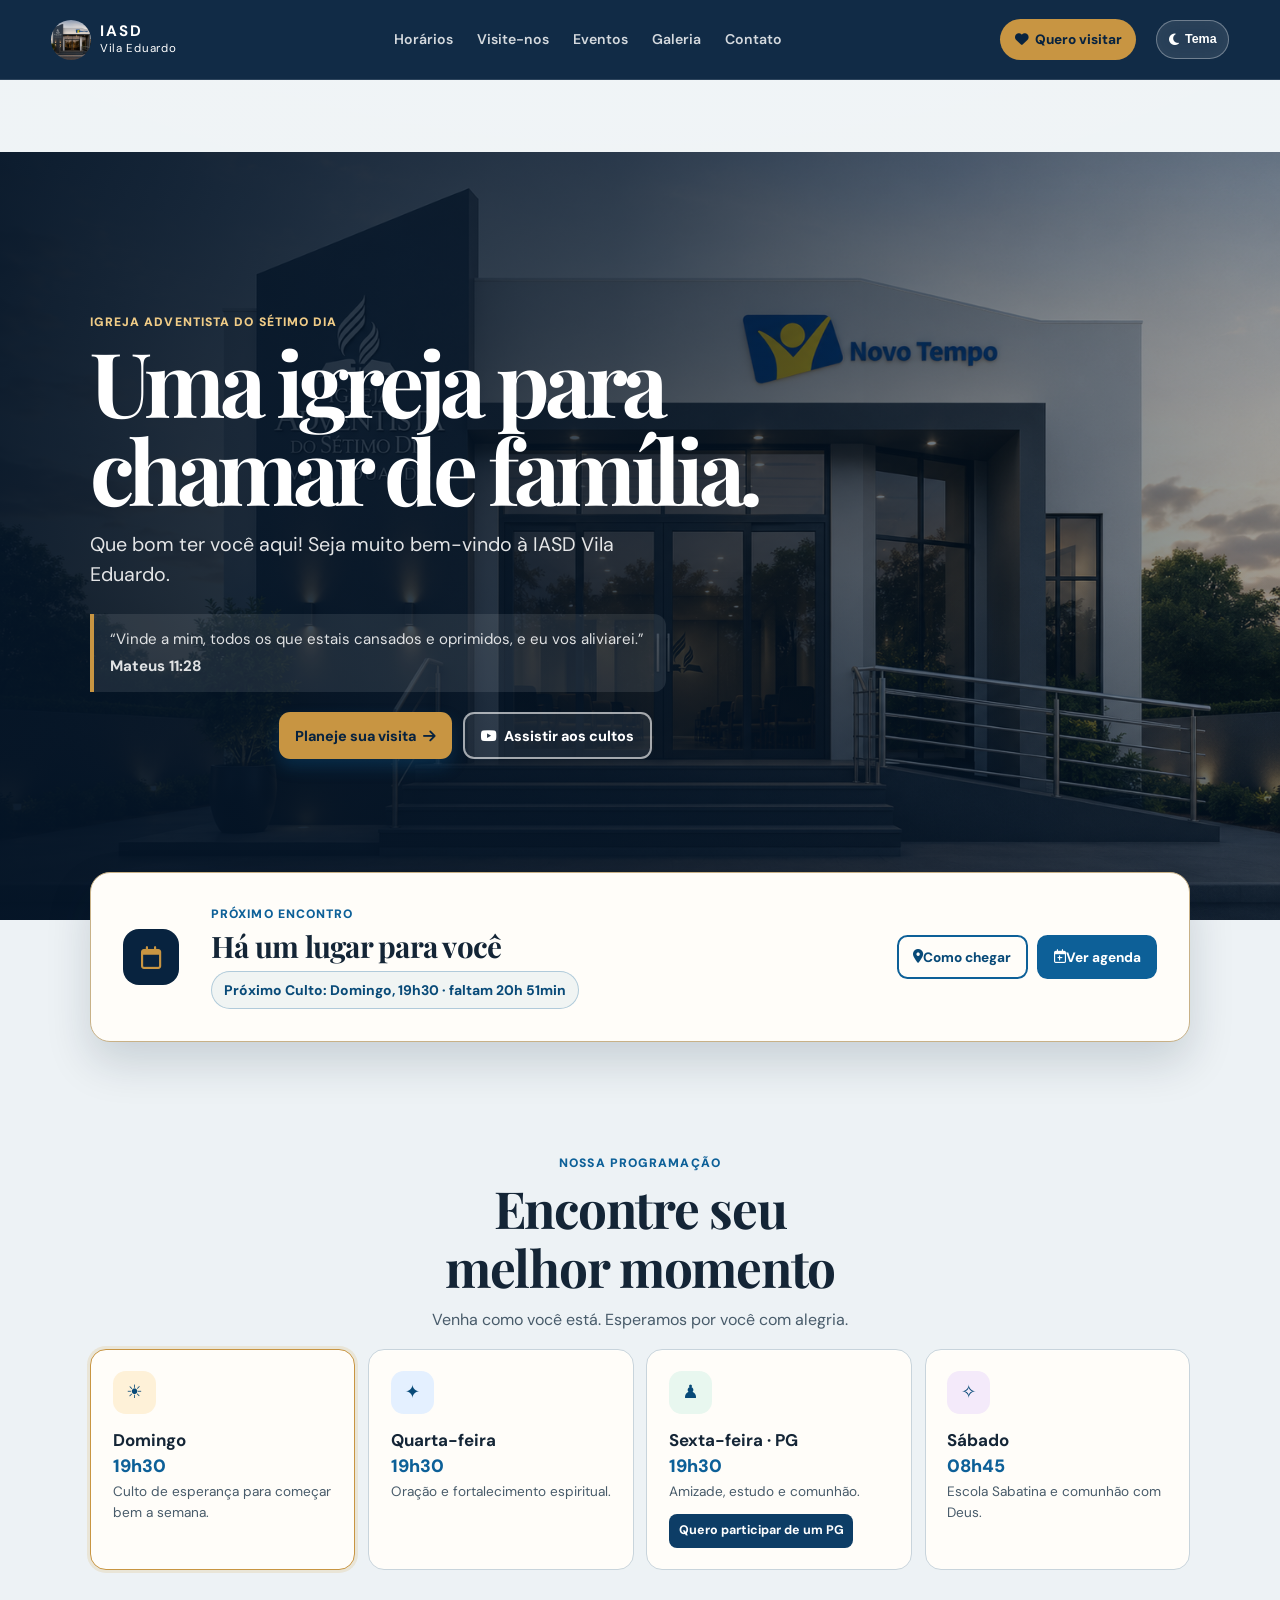
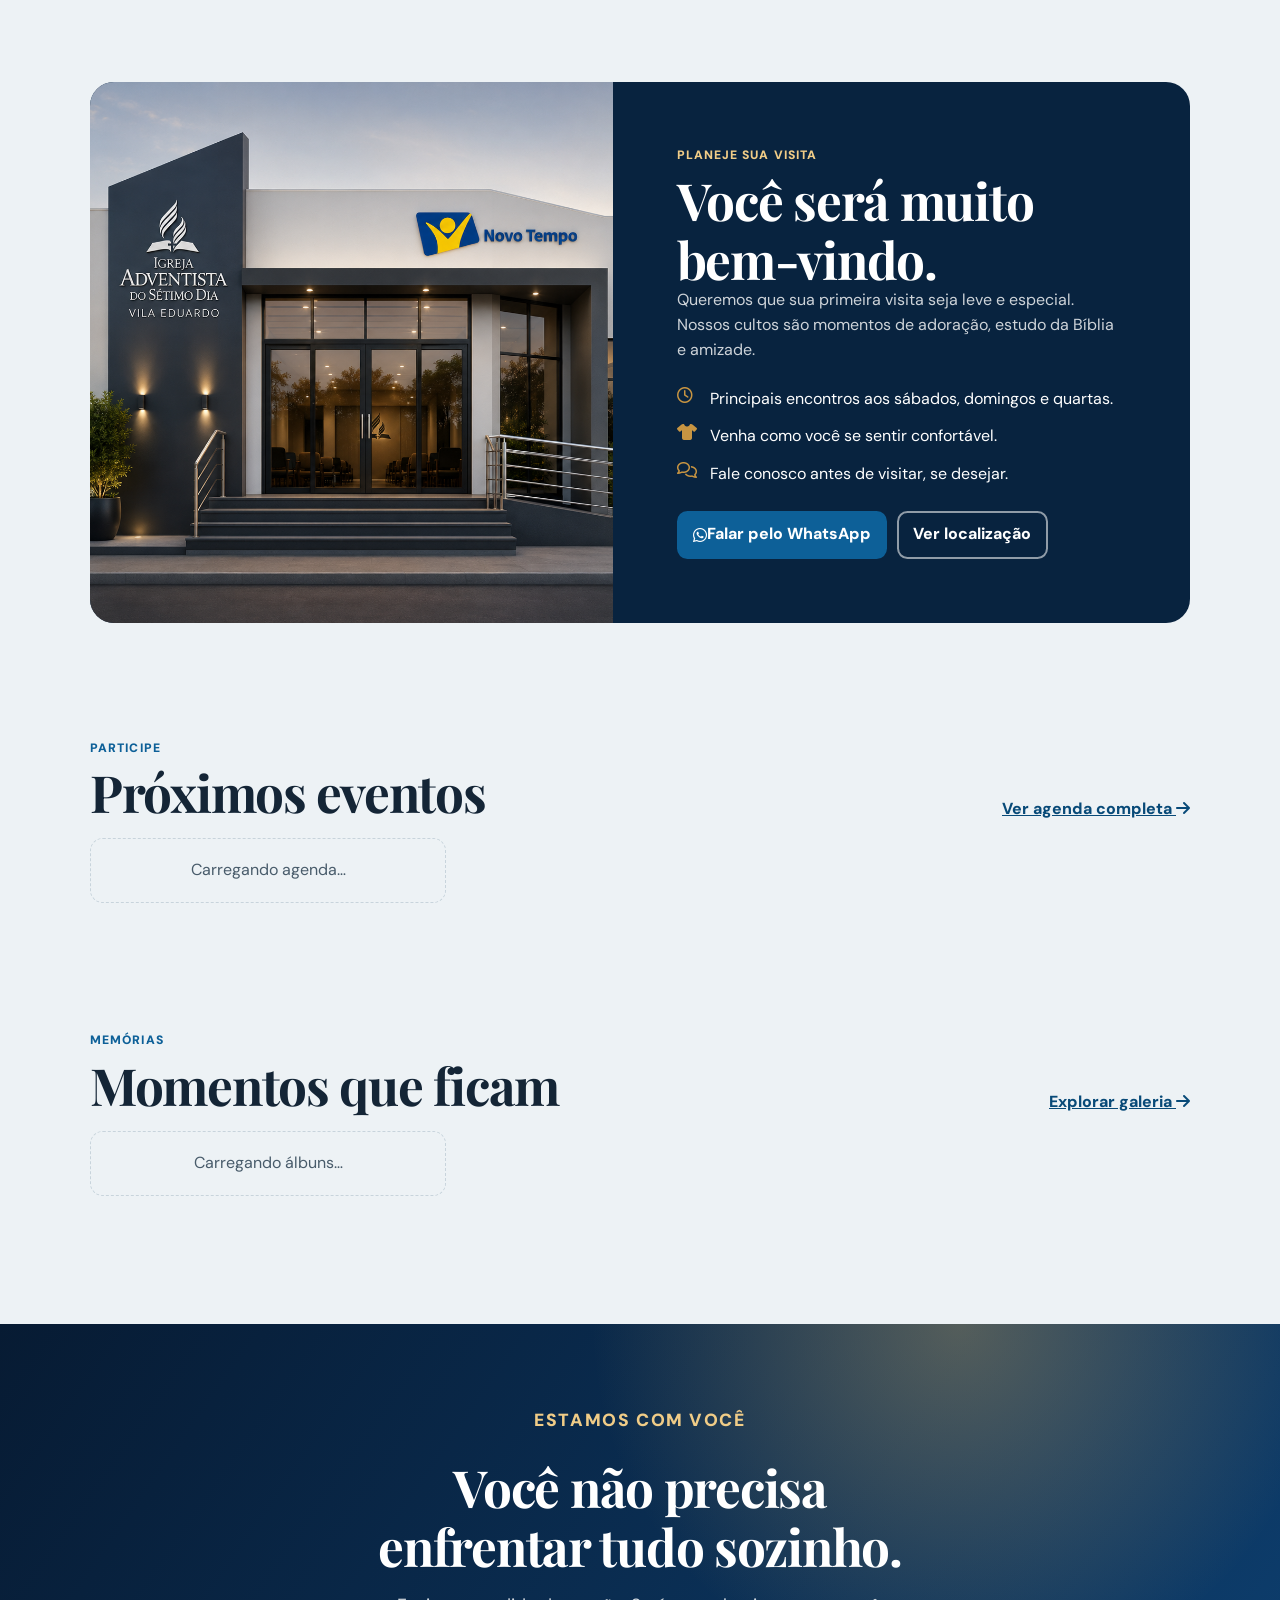
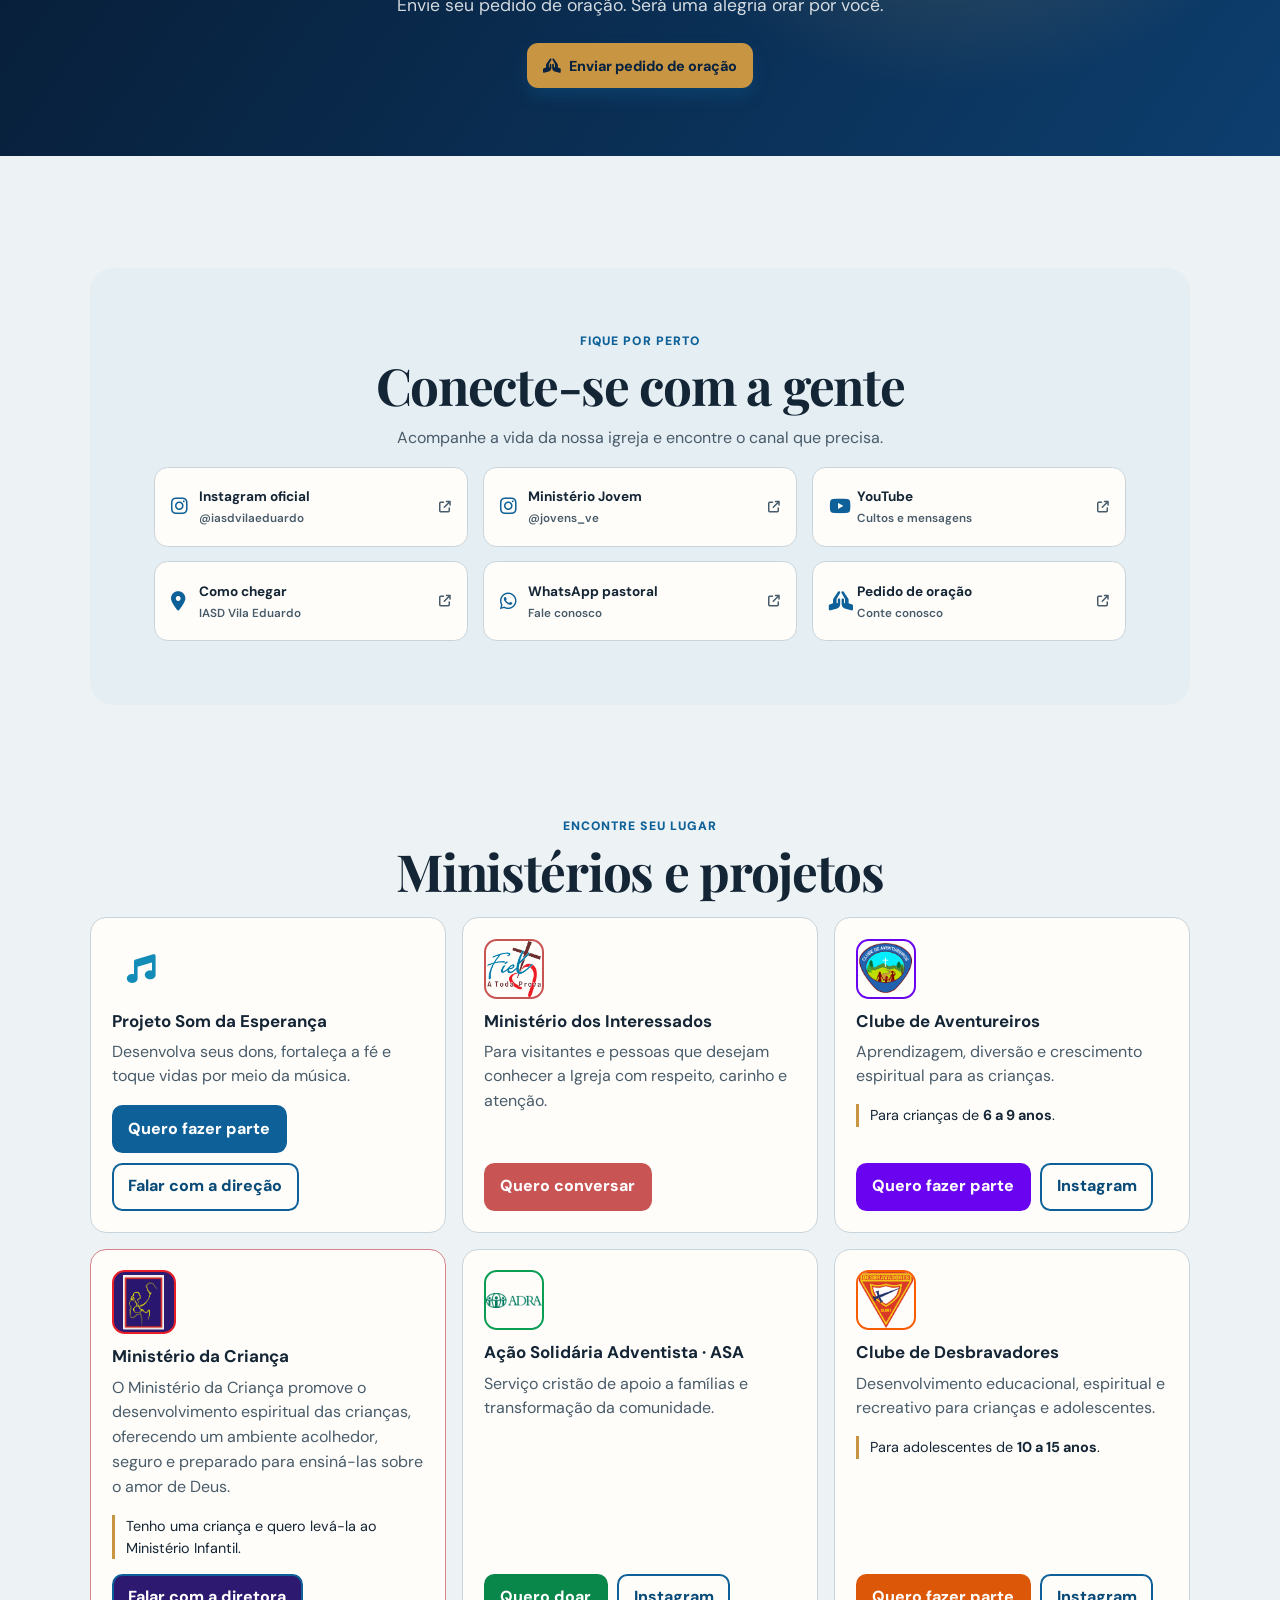
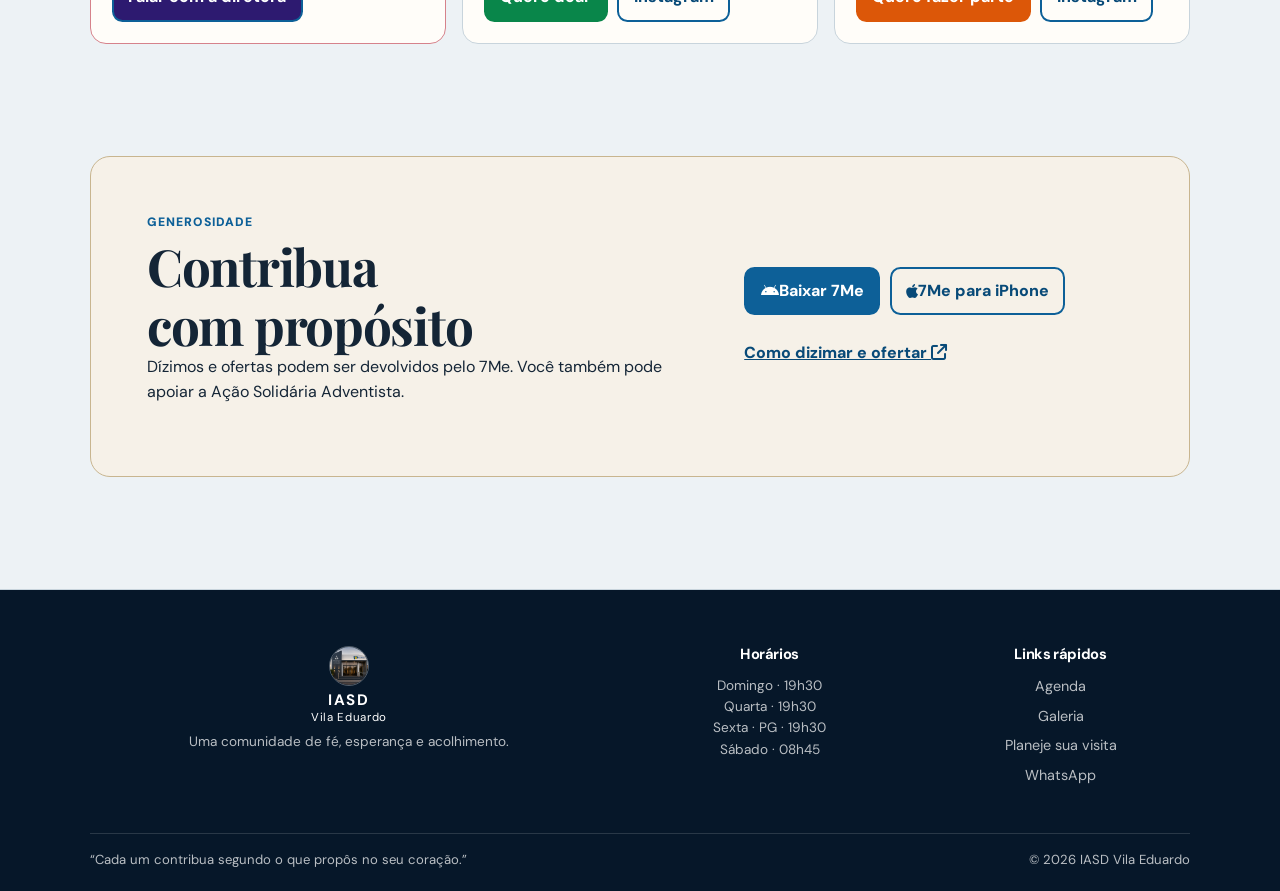
==== commit 9f600b16: "Aprimora temas e ministerio infantil" ====
--- a/index.html
+++ b/index.html
@@ -22,7 +22,17 @@
     <section class="section-wrap gallery-preview" aria-labelledby="albumsHomeTitle"><div class="section-heading split-heading"><div><p class="section-kicker">Memórias</p><h2 id="albumsHomeTitle">Momentos que ficam</h2></div><a class="text-link" href="gallery.html">Explorar galeria <i class="fa-solid fa-arrow-right" aria-hidden="true"></i></a></div><div class="content-grid albums-grid" id="featuredAlbums" aria-live="polite"><p class="empty-state">Carregando álbuns…</p></div></section>
     <section class="prayer-section" aria-labelledby="prayerTitle"><div data-reveal><p class="section-kicker">Estamos com você</p><h2 id="prayerTitle">Você não precisa enfrentar tudo sozinho.</h2><p>Envie seu pedido de oração. Será uma alegria orar por você.</p><a class="hero-primary" href="https://docs.google.com/forms/d/e/1FAIpQLSfxJ1zERYx-LDJ_Z7F_1FSOq9HuhE4L1eIFQt_JY7SWm8-zTA/viewform?usp=publish-editor" target="_blank" rel="noopener noreferrer"><i class="fa-solid fa-hands-praying" aria-hidden="true"></i> Enviar pedido de oração<span class="sr-only"> (abre em nova aba)</span></a></div></section>
     <section class="section-wrap connect-section" id="conecte-se" aria-labelledby="channelsTitle"><div class="section-heading center-heading"><p class="section-kicker">Fique por perto</p><h2 id="channelsTitle">Conecte-se com a gente</h2><p>Acompanhe a vida da nossa igreja e encontre o canal que precisa.</p></div><nav class="link-list" aria-label="Canais e contatos da igreja"><a class="link instagram" href="https://www.instagram.com/iasdvilaeduardo" target="_blank" rel="noopener noreferrer"><i class="fa-brands fa-instagram" aria-hidden="true"></i><span><strong>Instagram oficial</strong><small>@iasdvilaeduardo</small></span><i class="fa-solid fa-arrow-up-right-from-square" aria-hidden="true"></i></a><a class="link instagram-jovens" href="https://www.instagram.com/jovens_ve" target="_blank" rel="noopener noreferrer"><i class="fa-brands fa-instagram" aria-hidden="true"></i><span><strong>Ministério Jovem</strong><small>@jovens_ve</small></span><i class="fa-solid fa-arrow-up-right-from-square" aria-hidden="true"></i></a><a class="link youtube-official" href="https://www.youtube.com/@iasdvilaeduardo" target="_blank" rel="noopener noreferrer"><i class="fa-brands fa-youtube" aria-hidden="true"></i><span><strong>YouTube</strong><small>Cultos e mensagens</small></span><i class="fa-solid fa-arrow-up-right-from-square" aria-hidden="true"></i></a><a class="link location" href="https://maps.app.goo.gl/DUvuHEB5QrCCy7pg6" target="_blank" rel="noopener noreferrer"><i class="fa-solid fa-location-dot" aria-hidden="true"></i><span><strong>Como chegar</strong><small>IASD Vila Eduardo</small></span><i class="fa-solid fa-arrow-up-right-from-square" aria-hidden="true"></i></a><a class="link whatsapp" href="https://wa.me/558197013938" target="_blank" rel="noopener noreferrer"><i class="fa-brands fa-whatsapp" aria-hidden="true"></i><span><strong>WhatsApp pastoral</strong><small>Fale conosco</small></span><i class="fa-solid fa-arrow-up-right-from-square" aria-hidden="true"></i></a><a class="link prayer" href="https://docs.google.com/forms/d/e/1FAIpQLSfxJ1zERYx-LDJ_Z7F_1FSOq9HuhE4L1eIFQt_JY7SWm8-zTA/viewform?usp=publish-editor" target="_blank" rel="noopener noreferrer"><i class="fa-solid fa-hands-praying" aria-hidden="true"></i><span><strong>Pedido de oração</strong><small>Conte conosco</small></span><i class="fa-solid fa-arrow-up-right-from-square" aria-hidden="true"></i></a></nav></section>
-    <section class="section-wrap departments-section" id="ministerios" aria-labelledby="departmentsTitle"><div class="section-heading center-heading"><p class="section-kicker">Encontre seu lugar</p><h2 id="departmentsTitle">Ministérios e projetos</h2></div><div class="department-list"><article class="department-block music"><div class="department-icon" aria-hidden="true"><i class="fa-solid fa-music"></i></div><h3>Projeto Som da Esperança</h3><p>Desenvolva seus dons, fortaleça a fé e toque vidas por meio da música.</p><div class="button-group"><a class="btn-primary" href="https://docs.google.com/forms/d/e/1FAIpQLScjFRQxk7Um7dmExAbHUnxQKRTbGRZqGHrUypJ-QfggRBLfXg/viewform?usp=dialog" target="_blank" rel="noopener noreferrer">Quero fazer parte</a><a class="btn-secondary" href="https://wa.me/5587988688678" target="_blank" rel="noopener noreferrer">Falar com a direção</a></div></article><article class="department-block interessados"><img class="department-logo" src="logotipo-fiel-a-toda-prova.png" alt="Logo do Ministério dos Interessados" loading="lazy" decoding="async" width="60" height="60"><h3>Ministério dos Interessados</h3><p>Para visitantes e pessoas que desejam conhecer a Igreja com respeito, carinho e atenção.</p><div class="button-group"><a class="btn-primary" href="https://wa.me/558791128283" target="_blank" rel="noopener noreferrer">Quero conversar</a></div></article><article class="department-block aventureiros"><img class="department-logo" src="Logo%20Aventureiros.png" alt="Logo do Clube de Aventureiros" loading="lazy" decoding="async" width="60" height="60"><h3>Clube de Aventureiros</h3><p>Aprendizagem, diversão e crescimento espiritual para as crianças.</p><div class="button-group"><a class="btn-primary" href="https://wa.me/5587988574513" target="_blank" rel="noopener noreferrer">Quero fazer parte</a><a class="btn-secondary" href="https://www.instagram.com/clubemontecastelinho" target="_blank" rel="noopener noreferrer">Instagram</a></div></article><article class="department-block asa"><img class="department-logo" src="ADRA%20Horizontal%20Logo.png" alt="Logo da ADRA" loading="lazy" decoding="async" width="60" height="60"><h3>Ação Solidária Adventista · ASA</h3><p>Serviço cristão de apoio a famílias e transformação da comunidade.</p><div class="button-group"><a class="btn-primary" href="https://wa.me/5587988173638" target="_blank" rel="noopener noreferrer">Quero doar</a><a class="btn-secondary" href="https://www.instagram.com/acaosolidaria.ve" target="_blank" rel="noopener noreferrer">Instagram</a></div></article><article class="department-block desbravadores"><img class="department-logo" src="Logo%20Desbravadores.png" alt="Logo do Clube de Desbravadores" loading="lazy" decoding="async" width="60" height="60"><h3>Clube de Desbravadores</h3><p>Desenvolvimento educacional, espiritual e recreativo para crianças e adolescentes.</p><div class="button-group"><a class="btn-primary" href="https://wa.me/5587988779496" target="_blank" rel="noopener noreferrer">Quero fazer parte</a><a class="btn-secondary" href="https://www.instagram.com/cluberaizesdosertao" target="_blank" rel="noopener noreferrer">Instagram</a></div></article></div></section>
+    <section class="section-wrap departments-section" id="ministerios" aria-labelledby="departmentsTitle">
+      <div class="section-heading center-heading"><p class="section-kicker">Encontre seu lugar</p><h2 id="departmentsTitle">Ministérios e projetos</h2></div>
+      <div class="department-list">
+        <article class="department-block music"><div class="department-icon" aria-hidden="true"><i class="fa-solid fa-music"></i></div><h3>Projeto Som da Esperança</h3><p>Desenvolva seus dons, fortaleça a fé e toque vidas por meio da música.</p><div class="button-group"><a class="btn-primary" href="https://docs.google.com/forms/d/e/1FAIpQLScjFRQxk7Um7dmExAbHUnxQKRTbGRZqGHrUypJ-QfggRBLfXg/viewform?usp=dialog" target="_blank" rel="noopener noreferrer">Quero fazer parte</a><a class="btn-secondary" href="https://wa.me/5587988688678" target="_blank" rel="noopener noreferrer">Falar com a direção</a></div></article>
+        <article class="department-block interessados"><img class="department-logo" src="logotipo-fiel-a-toda-prova.png" alt="Logo do Ministério dos Interessados" loading="lazy" decoding="async" width="60" height="60"><h3>Ministério dos Interessados</h3><p>Para visitantes e pessoas que desejam conhecer a Igreja com respeito, carinho e atenção.</p><div class="button-group"><a class="btn-primary" href="https://wa.me/558791128283" target="_blank" rel="noopener noreferrer">Quero conversar</a></div></article>
+        <article class="department-block aventureiros"><img class="department-logo" src="Logo%20Aventureiros.png" alt="Logo do Clube de Aventureiros" loading="lazy" decoding="async" width="60" height="60"><h3>Clube de Aventureiros</h3><p>Aprendizagem, diversão e crescimento espiritual para as crianças.</p><p class="department-age">Para crianças de <strong>6 a 9 anos</strong>.</p><div class="button-group"><a class="btn-primary" href="https://wa.me/5587988574513" target="_blank" rel="noopener noreferrer">Quero fazer parte</a><a class="btn-secondary" href="https://www.instagram.com/clubemontecastelinho" target="_blank" rel="noopener noreferrer">Instagram</a></div></article>
+        <article class="department-block child-ministry"><img class="department-logo child-ministry-logo" src="assets/images/ministerio-da-crianca.png" alt="Logo do Ministério da Criança" loading="lazy" decoding="async" width="60" height="60"><h3>Ministério da Criança</h3><p>O Ministério da Criança promove o desenvolvimento espiritual das crianças, oferecendo um ambiente acolhedor, seguro e preparado para ensiná-las sobre o amor de Deus.</p><p class="department-age">Tenho uma criança e quero levá-la ao Ministério Infantil.</p><div class="button-group"><a class="btn-primary" href="https://wa.me/5574988623028?text=Ol%C3%A1%2C%20Gisele%21%20Acessei%20o%20site%20da%20IASD%20Vila%20Eduardo%20e%20gostaria%20de%20receber%20informa%C3%A7%C3%B5es%20sobre%20o%20Minist%C3%A9rio%20da%20Crian%C3%A7a." target="_blank" rel="noopener noreferrer">Falar com a diretora</a></div></article>
+        <article class="department-block asa"><img class="department-logo" src="ADRA%20Horizontal%20Logo.png" alt="Logo da ADRA" loading="lazy" decoding="async" width="60" height="60"><h3>Ação Solidária Adventista · ASA</h3><p>Serviço cristão de apoio a famílias e transformação da comunidade.</p><div class="button-group"><a class="btn-primary" href="https://wa.me/5587988173638" target="_blank" rel="noopener noreferrer">Quero doar</a><a class="btn-secondary" href="https://www.instagram.com/acaosolidaria.ve" target="_blank" rel="noopener noreferrer">Instagram</a></div></article>
+        <article class="department-block desbravadores"><img class="department-logo" src="Logo%20Desbravadores.png" alt="Logo do Clube de Desbravadores" loading="lazy" decoding="async" width="60" height="60"><h3>Clube de Desbravadores</h3><p>Desenvolvimento educacional, espiritual e recreativo para crianças e adolescentes.</p><p class="department-age">Para adolescentes de <strong>10 a 15 anos</strong>.</p><div class="button-group"><a class="btn-primary" href="https://wa.me/5587988779496" target="_blank" rel="noopener noreferrer">Quero fazer parte</a><a class="btn-secondary" href="https://www.instagram.com/cluberaizesdosertao" target="_blank" rel="noopener noreferrer">Instagram</a></div></article>
+      </div>
+    </section>
     <section class="giving-section" aria-labelledby="givingTitle"><div><p class="section-kicker">Generosidade</p><h2 id="givingTitle">Contribua com propósito</h2><p>Dízimos e ofertas podem ser devolvidos pelo 7Me. Você também pode apoiar a Ação Solidária Adventista.</p></div><div class="giving-actions"><a class="btn-primary" href="https://play.google.com/store/apps/details?id=com.iatec.acms.me&pcampaignid=web_share" target="_blank" rel="noopener noreferrer"><i class="fa-brands fa-android" aria-hidden="true"></i> Baixar 7Me</a><a class="btn-secondary" href="https://apps.apple.com/br/app/7me/id1344775660" target="_blank" rel="noopener noreferrer"><i class="fa-brands fa-apple" aria-hidden="true"></i> 7Me para iPhone</a><a class="text-link" href="https://www.youtube.com/watch?v=TAvHXXeeRrU" target="_blank" rel="noopener noreferrer">Como dizimar e ofertar <i class="fa-solid fa-arrow-up-right-from-square" aria-hidden="true"></i></a></div></section>
   </main>
   <footer class="site-footer"><div class="footer-grid"><div><a class="brand" href="index.html"><img src="assets/images/fachada-iasd-vila-eduardo.png" alt="" width="64" height="64"><span><strong>IASD</strong><small>Vila Eduardo</small></span></a><p>Uma comunidade de fé, esperança e acolhimento.</p></div><div><h2>Horários</h2><p>Domingo · 19h30<br>Quarta · 19h30<br>Sexta · PG · 19h30<br>Sábado · 08h45</p></div><div><h2>Links rápidos</h2><a href="agenda.html">Agenda</a><a href="gallery.html">Galeria</a><a href="#visita">Planeje sua visita</a><a href="https://wa.me/558197013938" target="_blank" rel="noopener noreferrer">WhatsApp</a></div></div><div class="footer-bottom"><p>“Cada um contribua segundo o que propôs no seu coração.”</p><p>© <span id="currentYear"></span> IASD Vila Eduardo</p></div></footer>
--- a/assets/css/site.css
+++ b/assets/css/site.css
@@ -89,3 +89,47 @@
 .site-footer { padding: 3.5rem max(1rem, calc((100% - 1100px) / 2)) 1.25rem; color: rgb(255 255 255 / .72); background: #061729; }.site-footer .brand { color: #fff; }.site-footer .brand img { border: 1px solid rgb(255 255 255 / .3); }.footer-grid { display: grid; grid-template-columns: 2fr 1fr 1fr; gap: 2rem; }.footer-grid h2 { margin-bottom: .75rem; color: #fff; font-family: var(--text-sans); font-size: .92rem; }.footer-grid a { display: block; margin-bottom: .45rem; color: rgb(255 255 255 / .72); font-size: .9rem; text-decoration: none; }.footer-bottom { display: flex; justify-content: space-between; gap: 1rem; margin-top: 2.5rem; padding-top: 1rem; border-top: 1px solid rgb(255 255 255 / .14); font-size: .82rem; }.footer-bottom p { margin-bottom: 0; }
 @media (max-width: 900px) { .main-nav { gap: .75rem; }.visit-button { display: none; }.schedules .schedule-grid, .content-grid, .link-list, .department-list { grid-template-columns: repeat(2, minmax(0, 1fr)); }.visit-section { grid-template-columns: 1fr; }.visit-photo img { min-height: 19rem; max-height: 25rem; }.giving-section { display: grid; }.next-meeting { grid-template-columns: auto 1fr; }.meeting-actions { grid-column: 1 / -1; justify-content: start; } }
 @media (max-width: 640px) { .site-header { gap: .55rem; min-height: 4.4rem; padding-inline: 1rem; }.menu-toggle { display: inline-grid; place-items: center; }.main-nav { position: absolute; top: calc(100% + .4rem); left: 1rem; right: 1rem; display: none; padding: .75rem; border: 1px solid rgb(255 255 255 / .14); border-radius: .9rem; background: #09233f; box-shadow: 0 14px 30px rgb(0 0 0 / .22); }.main-nav.is-open { display: grid; }.main-nav a { padding: .55rem; }.theme-toggle { margin-left: auto; }.theme-toggle-label { display: none; }.hero { min-height: 43rem; padding: 6rem 1.25rem 5rem; }.hero h1 { font-size: clamp(2.8rem, 14vw, 4.1rem); }.hero-actions { align-items: stretch; }.hero-actions a { width: 100%; }.next-meeting { grid-template-columns: 1fr; margin-top: -1.5rem; }.meeting-icon { width: 3rem; }.schedules .schedule-grid, .content-grid, .link-list, .department-list { grid-template-columns: 1fr; }.split-heading, .footer-bottom { display: grid; }.section-wrap { width: min(100% - 1.5rem, 1100px); }.connect-section { padding: 1.25rem; }.visit-section { width: min(100% - 1.5rem, 1100px); }.visit-copy { padding: 2rem 1.4rem; }.footer-grid { grid-template-columns: 1fr; }.giving-section { width: min(100% - 1.5rem, 1100px); }.page-shell { width: min(100% - 1rem, 820px); } }
+
+/* Temas com contraste revisado: todas as superfícies usam a mesma escala de cores. */
+:root {
+  --bg: #edf2f5; --surface: #fffdf9; --surface-alt: #f6f1e8; --text: #142536;
+  --muted: #485b6a; --line: #c8d4dc; --accent: #0d6098; --accent-dark: #084a78;
+  --focus: #075f9e; --navy: #08233f; --navy-2: #0d3d66; --gold: #c89542;
+  --cream: #edf2f5; --header-bg: rgb(8 35 63 / .96); --section-tint: #e5eef2;
+  --card-bg: #fffdf9; --card-hover: #f8fbfc; --footer-bg: #061a2d;
+  --shadow: 0 18px 45px rgb(20 37 54 / .14); --soft-shadow: 0 8px 22px rgb(20 37 54 / .10);
+  color-scheme: light;
+}
+html.dark-theme {
+  --bg: #0b1723; --surface: #12263a; --surface-alt: #193149; --text: #f4f7fa;
+  --muted: #c0cfdb; --line: #38536a; --accent: #74c9ff; --accent-dark: #b7e5ff;
+  --focus: #9bdbff; --navy: #071522; --navy-2: #173e61; --gold: #f0c36c;
+  --cream: #0b1723; --header-bg: rgb(5 16 28 / .97); --section-tint: #102337;
+  --card-bg: #132b40; --card-hover: #19344c; --footer-bg: #050f19;
+  --shadow: 0 18px 45px rgb(0 0 0 / .38); --soft-shadow: 0 8px 22px rgb(0 0 0 / .28);
+  color-scheme: dark;
+}
+body { background: radial-gradient(circle at 50% -20%, rgb(255 255 255 / .36), transparent 32%), var(--bg); }
+html.dark-theme body { background: radial-gradient(circle at 50% -20%, rgb(116 201 255 / .08), transparent 32%), var(--bg); }
+.site-header, .site-header.is-scrolled { background: var(--header-bg); }
+.theme-toggle { color: #fff; border-color: rgb(255 255 255 / .32); background: rgb(255 255 255 / .12); }
+.schedule-card, .department-block, .link { border-color: var(--line); background: var(--card-bg) !important; }
+.schedule-card:hover, .department-block:hover, .link:hover { background: var(--card-hover) !important; }
+.schedule-card { border-color: var(--line); }
+.schedule-icon { color: var(--accent-dark); background: var(--surface-alt); }
+.connect-section { background: var(--section-tint); }
+.giving-section { border-color: color-mix(in srgb, var(--gold), var(--line) 50%); background: var(--surface-alt); }
+.next-meeting { border-color: color-mix(in srgb, var(--gold), var(--line) 45%); background: var(--surface); }
+.text-link, .inline-action { color: var(--accent-dark); }
+.inline-action { color: #fff; background: var(--navy-2); }
+.department-age { margin-top: -.05rem; padding-left: .7rem; border-left: 3px solid var(--gold); color: var(--text) !important; font-size: .9rem; }
+.child-ministry { border-color: color-mix(in srgb, #e71d27, var(--line) 55%); }
+.child-ministry-logo { width: 4rem; height: 4rem; padding: .15rem; border-radius: .8rem; border: 2px solid #e71d27; background: #2d1a70; }
+.child-ministry .btn-primary { background: #2d1a70; }
+.child-ministry .btn-primary:hover { background: #24135b; }
+html.dark-theme .child-ministry .btn-primary { color: #fff; background: #7d67d7; }
+html.dark-theme .child-ministry .btn-primary:hover { background: #967fea; }
+button:focus-visible, a:focus-visible, input:focus-visible, textarea:focus-visible, select:focus-visible { outline: 3px solid var(--focus); outline-offset: 3px; }
+html.dark-theme .main-nav { background: #0c2034; }
+html.dark-theme .visit-section { background: #0a1d30; }
+html.dark-theme .prayer-section { background: radial-gradient(circle at 75% 0, rgb(240 195 108 / .24), transparent 35%), linear-gradient(125deg, #071522, #123959); }
